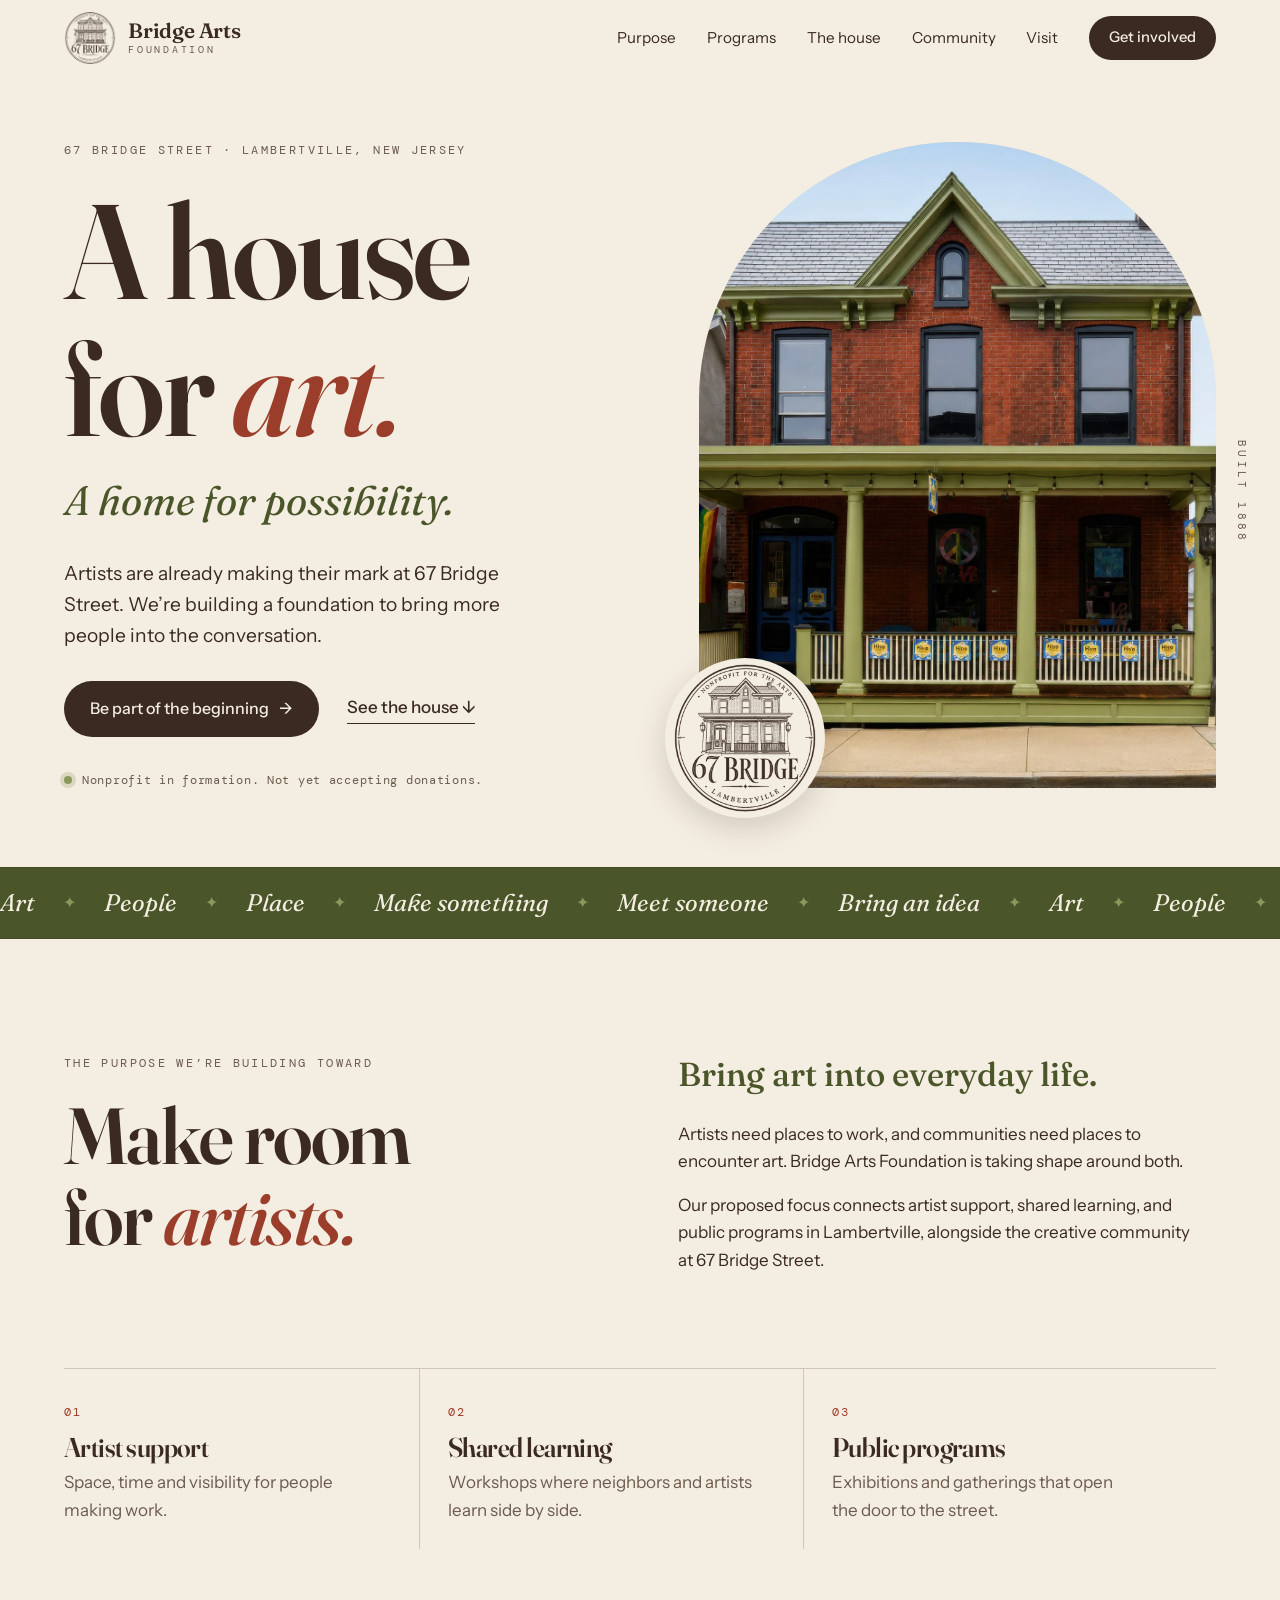
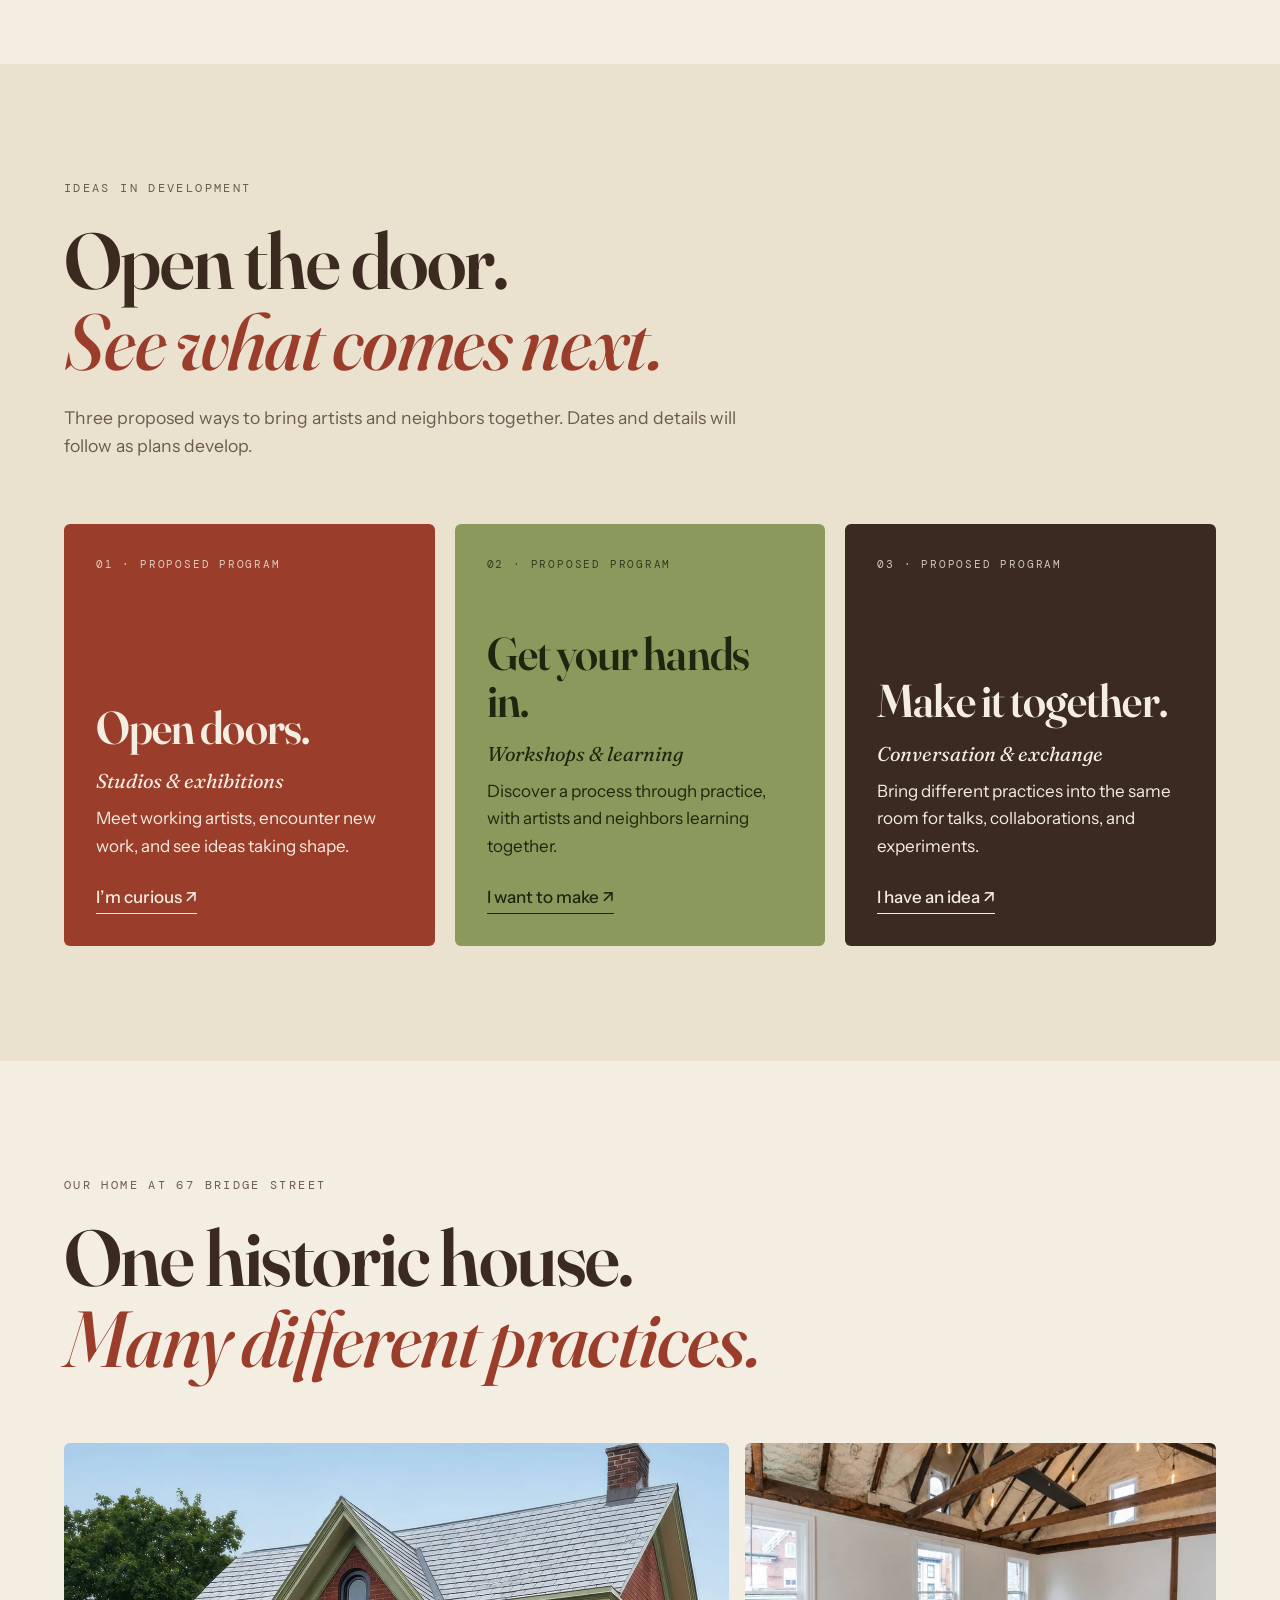
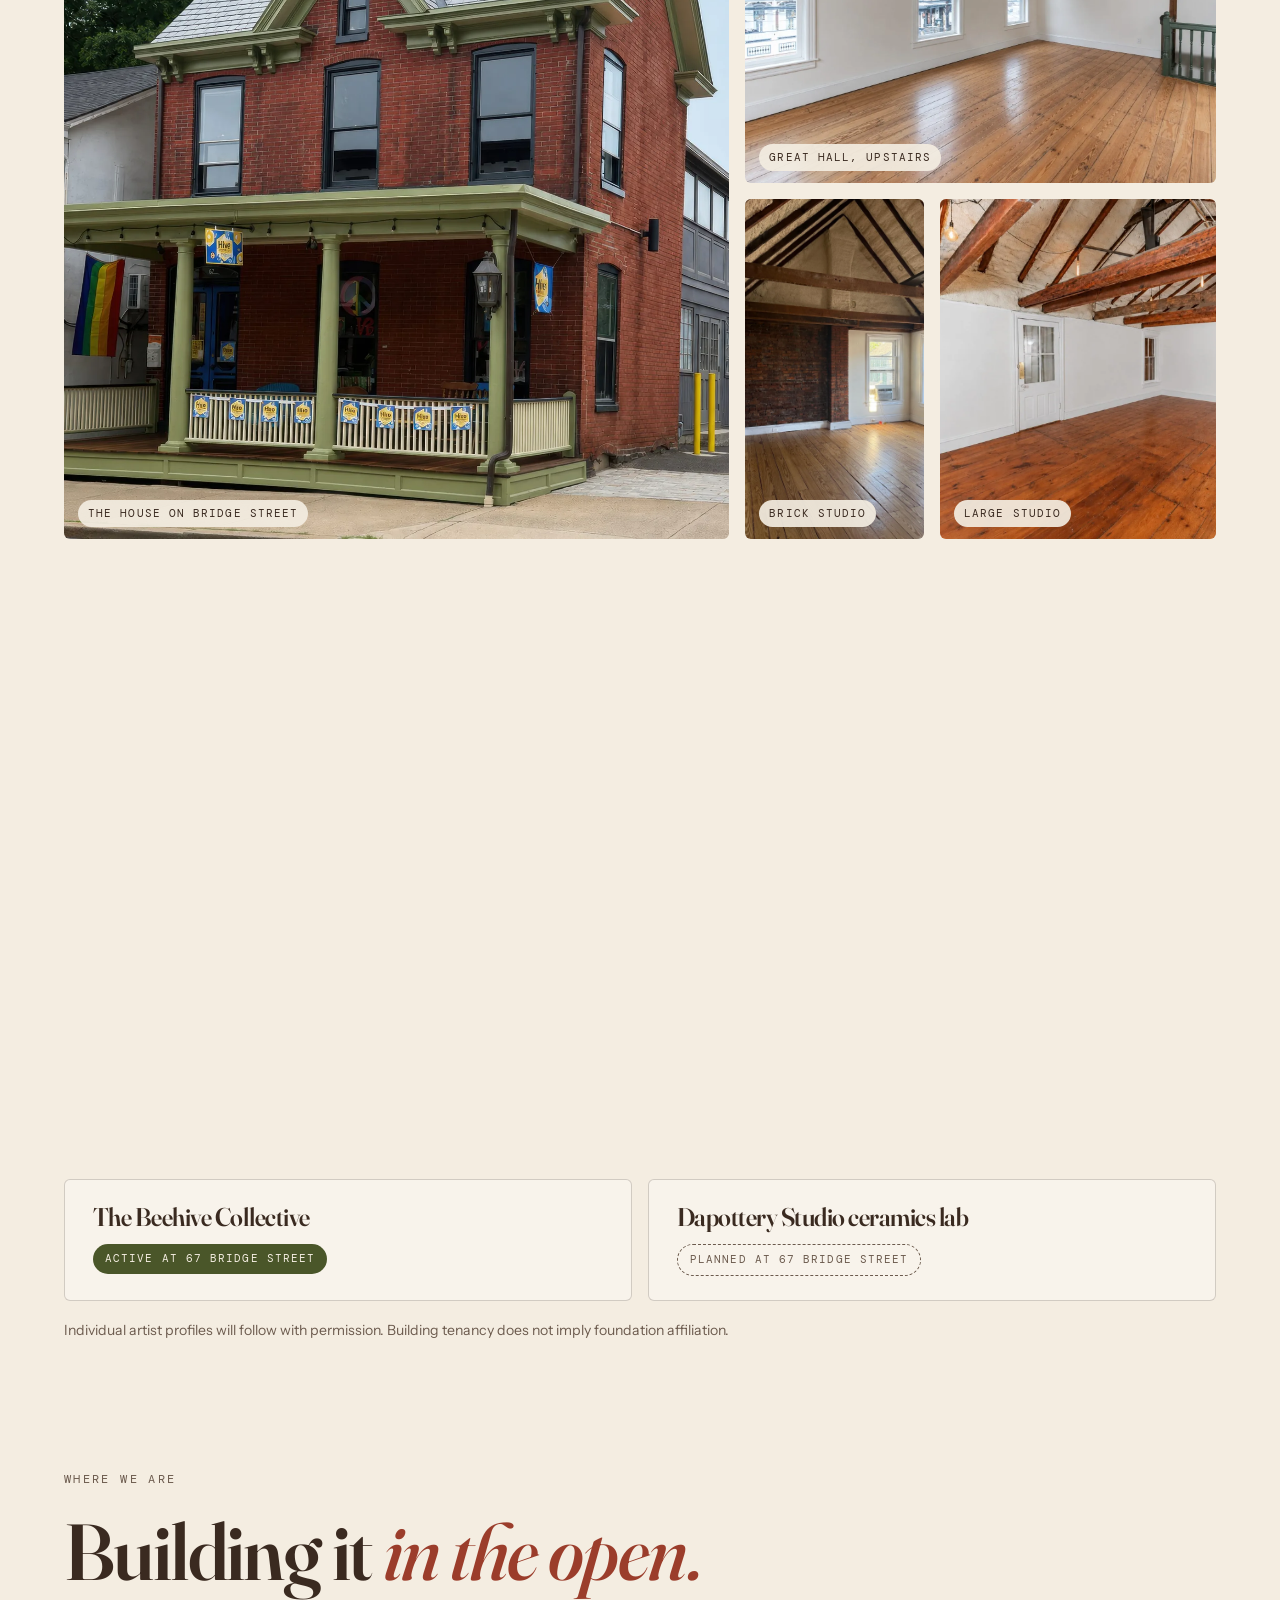
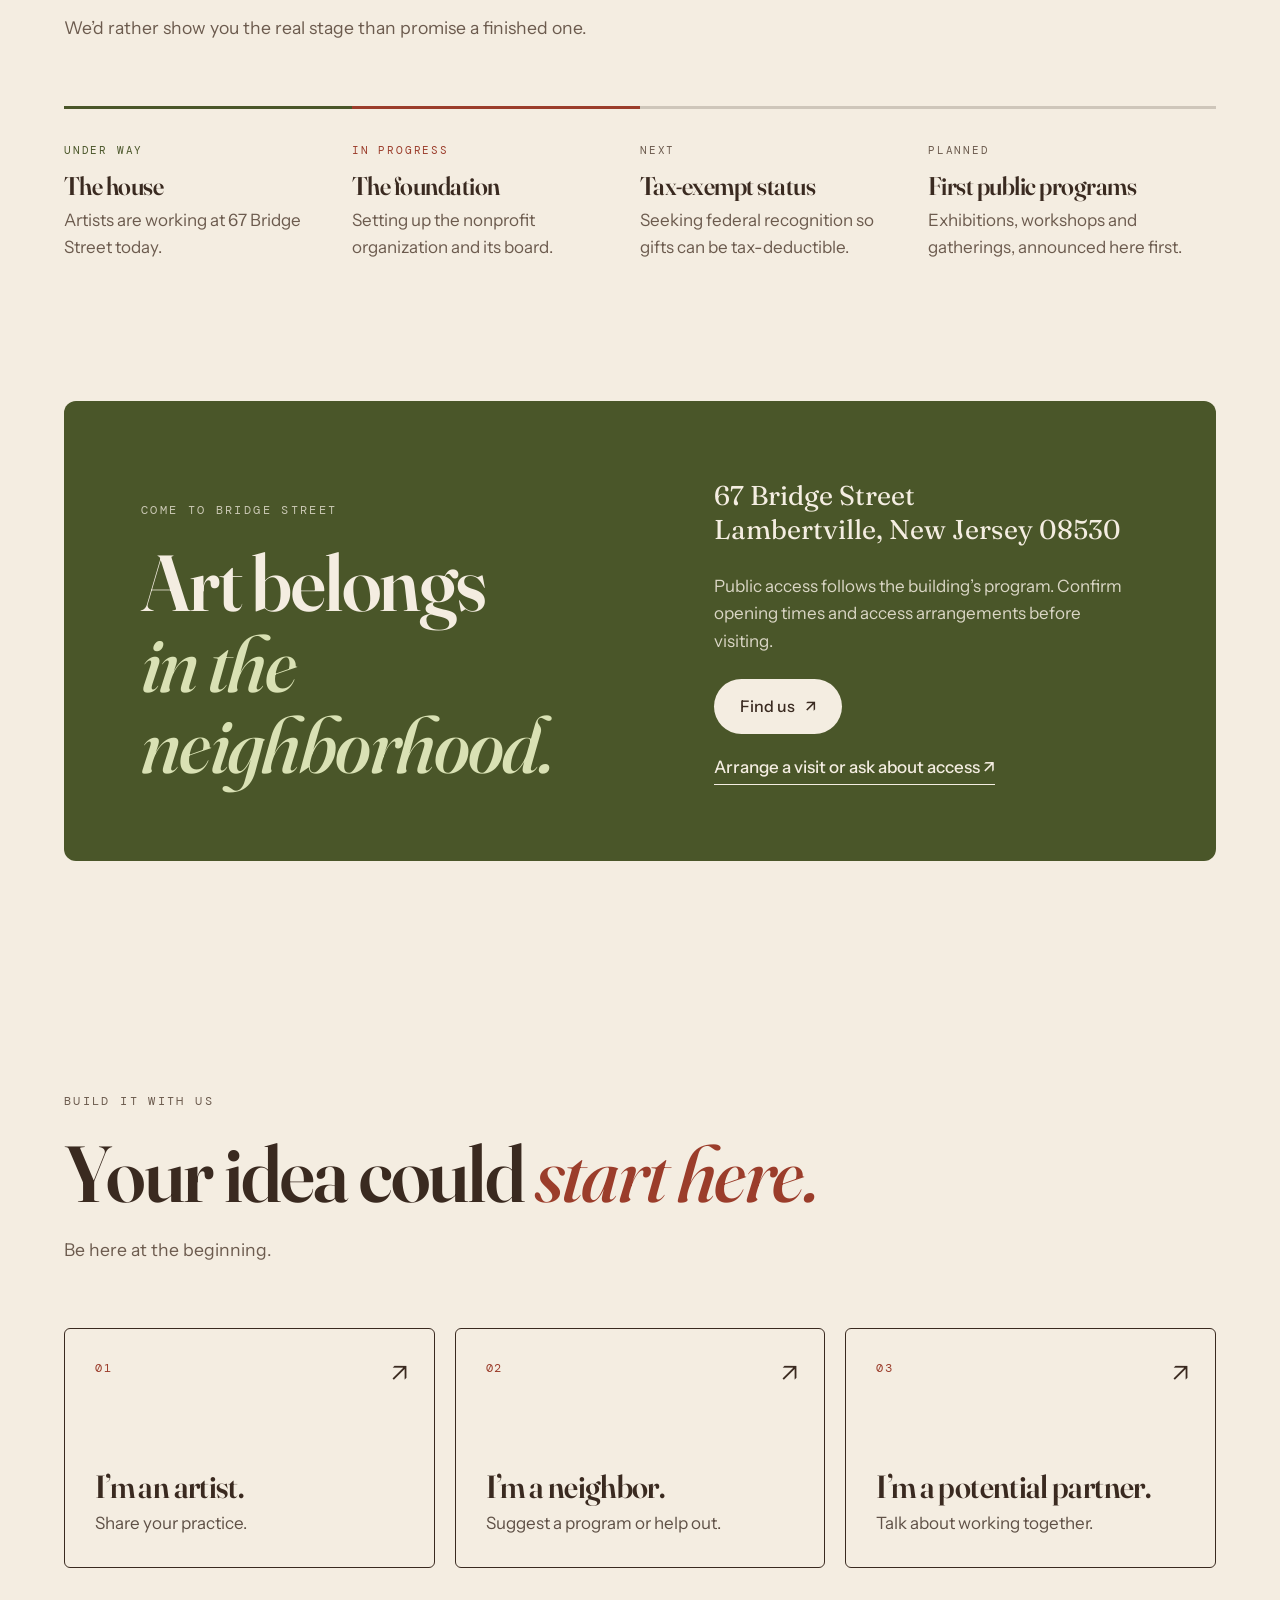
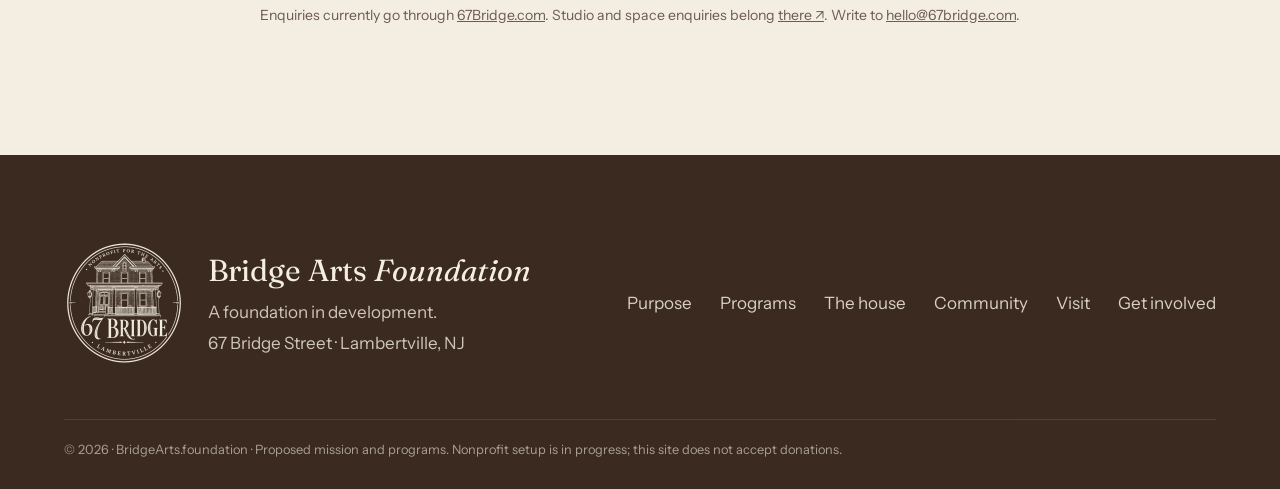
==== index.html @ 42d28e44 "Creation" ====
<!doctype html>
<html lang="en">
<head>
<meta charset="utf-8">
<meta name="viewport" content="width=device-width, initial-scale=1">
<title>Bridge Arts Foundation — A house for art in Lambertville, NJ</title>
<meta name="description" content="Bridge Arts Foundation is taking shape at 67 Bridge Street in Lambertville, New Jersey: an 1888 brick house with working artists inside, and a foundation being built to open it to more people.">
<meta name="theme-color" content="#f4ede1">
<link rel="canonical" href="https://bridgearts.foundation/">
<link rel="icon" href="assets/favicon.png" type="image/png">
<link rel="apple-touch-icon" href="assets/apple-touch-icon.png">

<meta property="og:type" content="website">
<meta property="og:site_name" content="Bridge Arts Foundation">
<meta property="og:title" content="Bridge Arts Foundation — A house for art">
<meta property="og:description" content="An 1888 brick house on Bridge Street in Lambertville, NJ, and a foundation being built to bring more people into the conversation.">
<meta property="og:url" content="https://bridgearts.foundation/">
<meta property="og:image" content="https://bridgearts.foundation/assets/og-image.jpg">
<meta property="og:image:alt" content="The red brick house at 67 Bridge Street with a green porch">
<meta name="twitter:card" content="summary_large_image">

<link rel="preconnect" href="https://fonts.googleapis.com">
<link rel="preconnect" href="https://fonts.gstatic.com" crossorigin>
<link href="https://fonts.googleapis.com/css2?family=Fraunces:ital,opsz,wght@0,9..144,400;0,9..144,600;1,9..144,400;1,9..144,500&family=Instrument+Sans:wght@400;500;600&family=DM+Mono:wght@400;500&display=swap" rel="stylesheet">
<link rel="stylesheet" href="styles.css">

<script type="application/ld+json">
{
  "@context": "https://schema.org",
  "@type": "Organization",
  "name": "Bridge Arts Foundation",
  "url": "https://bridgearts.foundation/",
  "logo": "https://bridgearts.foundation/assets/logo-ink.png",
  "email": "hello@67bridge.com",
  "address": {
    "@type": "PostalAddress",
    "streetAddress": "67 Bridge Street",
    "addressLocality": "Lambertville",
    "addressRegion": "NJ",
    "postalCode": "08530",
    "addressCountry": "US"
  }
}
</script>
</head>
<body>
<a class="skip" href="#main">Skip to content</a>

<header class="site-header" id="top">
  <a class="brand" href="#top" aria-label="Bridge Arts Foundation, home">
    <img src="assets/logo-ink.png" width="52" height="52" alt="">
    <span class="brand-text"><strong>Bridge Arts</strong><em>Foundation</em></span>
  </a>
  <button class="nav-toggle" aria-expanded="false" aria-controls="nav" aria-label="Menu"><span></span><span></span></button>
  <nav id="nav" class="nav" aria-label="Main">
    <a href="#purpose">Purpose</a>
    <a href="#programs">Programs</a>
    <a href="#house">The house</a>
    <a href="#community">Community</a>
    <a href="#visit">Visit</a>
    <a class="btn btn-small" href="#involved">Get involved</a>
  </nav>
</header>

<main id="main">

<!-- HERO -->
<section class="hero">
  <div class="hero-copy">
    <p class="eyebrow">67 Bridge Street · Lambertville, New Jersey</p>
    <h1>A house<br>for <em>art.</em></h1>
    <p class="hero-sub">A home for possibility.</p>
    <p class="lede">Artists are already making their mark at 67 Bridge Street. We’re building a foundation to bring more people into the conversation.</p>
    <div class="actions">
      <a class="btn" href="#involved">Be part of the beginning <span aria-hidden="true">→</span></a>
      <a class="link-arrow" href="#house">See the house <span aria-hidden="true">↓</span></a>
    </div>
    <p class="status"><span class="dot" aria-hidden="true"></span>Nonprofit in formation. Not yet accepting donations.</p>
  </div>
  <figure class="hero-photo">
    <div class="arch">
      <img src="assets/facade-front.webp" width="1400" height="1430" alt="The red brick house at 67 Bridge Street, with a sage-green porch, blue double doors and arched windows" fetchpriority="high">
    </div>
    <img class="stamp" src="assets/logo-ink.png" width="160" height="160" alt="67 Bridge — Nonprofit for the Arts, Lambertville">
    <figcaption>Built 1888</figcaption>
  </figure>
</section>

<div class="ticker" aria-hidden="true">
  <div class="ticker-track">
    <span>Art</span><i>✦</i><span>People</span><i>✦</i><span>Place</span><i>✦</i>
    <span>Make something</span><i>✦</i><span>Meet someone</span><i>✦</i><span>Bring an idea</span><i>✦</i>
    <span>Art</span><i>✦</i><span>People</span><i>✦</i><span>Place</span><i>✦</i>
    <span>Make something</span><i>✦</i><span>Meet someone</span><i>✦</i><span>Bring an idea</span><i>✦</i>
  </div>
</div>

<!-- PURPOSE -->
<section class="section purpose" id="purpose">
  <div class="split">
    <div>
      <p class="eyebrow">The purpose we’re building toward</p>
      <h2>Make room<br>for <em>artists.</em></h2>
    </div>
    <div class="purpose-copy">
      <p class="big">Bring art into everyday life.</p>
      <p>Artists need places to work, and communities need places to encounter art. Bridge Arts Foundation is taking shape around both.</p>
      <p>Our proposed focus connects artist support, shared learning, and public programs in Lambertville, alongside the creative community at 67 Bridge Street.</p>
    </div>
  </div>
  <ol class="pillars">
    <li><span class="num">01</span><h3>Artist support</h3><p>Space, time and visibility for people making work.</p></li>
    <li><span class="num">02</span><h3>Shared learning</h3><p>Workshops where neighbors and artists learn side by side.</p></li>
    <li><span class="num">03</span><h3>Public programs</h3><p>Exhibitions and gatherings that open the door to the street.</p></li>
  </ol>
</section>

<!-- PROGRAMS -->
<section class="section programs" id="programs">
  <div class="section-head">
    <p class="eyebrow">Ideas in development</p>
    <h2>Open the door.<br><em>See what comes next.</em></h2>
    <p class="muted">Three proposed ways to bring artists and neighbors together. Dates and details will follow as plans develop.</p>
  </div>
  <div class="cards">
    <article class="card card-brick">
      <p class="tag">01 · Proposed program</p>
      <h3>Open doors.</h3>
      <p class="kicker">Studios &amp; exhibitions</p>
      <p>Meet working artists, encounter new work, and see ideas taking shape.</p>
      <a class="link-arrow" href="mailto:hello@67bridge.com?subject=Open%20doors%20%E2%80%94%20I%27m%20curious">I’m curious <span aria-hidden="true">↗</span></a>
    </article>
    <article class="card card-sage">
      <p class="tag">02 · Proposed program</p>
      <h3>Get your hands in.</h3>
      <p class="kicker">Workshops &amp; learning</p>
      <p>Discover a process through practice, with artists and neighbors learning together.</p>
      <a class="link-arrow" href="mailto:hello@67bridge.com?subject=Workshops%20%E2%80%94%20I%20want%20to%20make">I want to make <span aria-hidden="true">↗</span></a>
    </article>
    <article class="card card-ink">
      <p class="tag">03 · Proposed program</p>
      <h3>Make it together.</h3>
      <p class="kicker">Conversation &amp; exchange</p>
      <p>Bring different practices into the same room for talks, collaborations, and experiments.</p>
      <a class="link-arrow" href="mailto:hello@67bridge.com?subject=Conversation%20%E2%80%94%20I%20have%20an%20idea">I have an idea <span aria-hidden="true">↗</span></a>
    </article>
  </div>
</section>

<!-- THE HOUSE -->
<section class="section house" id="house">
  <div class="section-head">
    <p class="eyebrow">Our home at 67 Bridge Street</p>
    <h2>One historic house.<br><em>Many different practices.</em></h2>
  </div>
  <div class="mosaic">
    <figure class="m-a"><img loading="lazy" src="assets/facade-corner.webp" width="1400" height="1330" alt="The corner of the brick house seen from Bridge Street, with its green porch and the adjoining wing"><figcaption>The house on Bridge Street</figcaption></figure>
    <figure class="m-b"><img loading="lazy" src="assets/great-hall.webp" width="1400" height="1050" alt="An upstairs room with exposed timber rafters, string lights, tall windows and wide pine floorboards"><figcaption>Great Hall, upstairs</figcaption></figure>
    <figure class="m-c"><img loading="lazy" src="assets/brick-studio.webp" width="1200" height="1600" alt="A studio room with a bare brick wall, timber beams and sunlight on the floor"><figcaption>Brick studio</figcaption></figure>
    <figure class="m-d"><img loading="lazy" src="assets/large-studio.webp" width="1400" height="1050" alt="A large open room under a beamed ceiling with a warm pine floor"><figcaption>Large studio</figcaption></figure>
  </div>
  <dl class="facts">
    <div><dt>Built</dt><dd>1888</dd></div>
    <div><dt>Where</dt><dd>Bridge Street, central Lambertville</dd></div>
    <div><dt>Character</dt><dd>Exposed brick, timber beams, wide wood floors</dd></div>
    <div><dt>Upstairs</dt><dd>Four creative studios, shown before programming begins</dd></div>
  </dl>
</section>

<!-- COMMUNITY -->
<section class="section community" id="community">
  <div class="split">
    <div>
      <p class="eyebrow">The people come first</p>
      <h2>A house full<br>of <em>beginnings.</em></h2>
    </div>
    <div class="purpose-copy">
      <p class="big">A living creative community.</p>
      <p>The Beehive Collective is active on the first floor at 67 Bridge Street. A Dapottery Studio ceramics lab is planned below. The foundation’s next chapter will grow alongside the people who make this place their own.</p>
    </div>
  </div>
  <ul class="people">
    <li><h3>The Beehive Collective</h3><span class="pill live">Active at 67 Bridge Street</span></li>
    <li><h3>Dapottery Studio ceramics lab</h3><span class="pill planned">Planned at 67 Bridge Street</span></li>
  </ul>
  <p class="fine">Individual artist profiles will follow with permission. Building tenancy does not imply foundation affiliation.</p>
</section>

<!-- WHERE WE ARE -->
<section class="section where" id="where">
  <div class="section-head">
    <p class="eyebrow">Where we are</p>
    <h2>Building it <em>in the open.</em></h2>
    <p class="muted">We’d rather show you the real stage than promise a finished one.</p>
  </div>
  <ol class="steps">
    <li class="done"><span class="step-state">Under way</span><h3>The house</h3><p>Artists are working at 67 Bridge Street today.</p></li>
    <li class="now"><span class="step-state">In progress</span><h3>The foundation</h3><p>Setting up the nonprofit organization and its board.</p></li>
    <li><span class="step-state">Next</span><h3>Tax-exempt status</h3><p>Seeking federal recognition so gifts can be tax-deductible.</p></li>
    <li><span class="step-state">Planned</span><h3>First public programs</h3><p>Exhibitions, workshops and gatherings, announced here first.</p></li>
  </ol>
</section>

<!-- VISIT -->
<section class="section visit" id="visit">
  <div class="visit-card">
    <div>
      <p class="eyebrow light">Come to Bridge Street</p>
      <h2>Art belongs<br><em>in the neighborhood.</em></h2>
    </div>
    <div class="visit-info">
      <address>67 Bridge Street<br>Lambertville, New Jersey 08530</address>
      <p>Public access follows the building’s program. Confirm opening times and access arrangements before visiting.</p>
      <div class="actions">
        <a class="btn btn-light" href="https://www.google.com/maps/search/?api=1&amp;query=67+Bridge+Street+Lambertville+NJ+08530" rel="noopener">Find us <span aria-hidden="true">↗</span></a>
        <a class="link-arrow light" href="mailto:hello@67bridge.com?subject=Arranging%20a%20visit">Arrange a visit or ask about access <span aria-hidden="true">↗</span></a>
      </div>
    </div>
  </div>
</section>

<!-- GET INVOLVED -->
<section class="section involved" id="involved">
  <div class="section-head">
    <p class="eyebrow">Build it with us</p>
    <h2>Your idea could <em>start here.</em></h2>
    <p class="muted">Be here at the beginning.</p>
  </div>
  <div class="roles">
    <a class="role" href="mailto:hello@67bridge.com?subject=I%27m%20an%20artist">
      <span class="num">01</span><h3>I’m an artist.</h3><p>Share your practice.</p><span class="arrow" aria-hidden="true">↗</span>
    </a>
    <a class="role" href="mailto:hello@67bridge.com?subject=I%27m%20a%20neighbor">
      <span class="num">02</span><h3>I’m a neighbor.</h3><p>Suggest a program or help out.</p><span class="arrow" aria-hidden="true">↗</span>
    </a>
    <a class="role" href="mailto:hello@67bridge.com?subject=I%27m%20a%20potential%20partner">
      <span class="num">03</span><h3>I’m a potential partner.</h3><p>Talk about working together.</p><span class="arrow" aria-hidden="true">↗</span>
    </a>
  </div>
  <p class="fine center">Enquiries currently go through <a href="https://67bridge.com" rel="noopener">67Bridge.com</a>. Studio and space enquiries belong <a href="https://67bridge.com" rel="noopener">there ↗</a>. Write to <a href="mailto:hello@67bridge.com">hello@67bridge.com</a>.</p>
</section>

</main>

<footer class="footer">
  <div class="footer-grid">
    <div class="footer-brand">
      <img src="assets/logo-cream.png" width="120" height="120" alt="67 Bridge — Nonprofit for the Arts, Lambertville">
      <div>
        <p class="footer-name">Bridge Arts <em>Foundation</em></p>
        <p>A foundation in development.</p>
        <p>67 Bridge Street · Lambertville, NJ</p>
      </div>
    </div>
    <nav class="footer-nav" aria-label="Footer">
      <a href="#purpose">Purpose</a><a href="#programs">Programs</a><a href="#house">The house</a>
      <a href="#community">Community</a><a href="#visit">Visit</a><a href="#involved">Get involved</a>
    </nav>
  </div>
  <p class="footer-fine">© 2026 · BridgeArts.foundation · Proposed mission and programs. Nonprofit setup is in progress; this site does not accept donations.</p>
</footer>

<script src="app.js" defer></script>
</body>
</html>
---- styles.css ----
:root{
  --paper:#f4ede1; --paper-2:#ebe1cf; --ink:#3a2a20; --ink-soft:#6c5b4e;
  --brick:#9b3d2b; --sage:#8b9a5c; --moss:#4a5629; --cream:#f4ede1;
  --line:rgba(58,42,32,.2);
  --display:"Fraunces",Georgia,"Times New Roman",serif;
  --sans:"Instrument Sans",system-ui,-apple-system,"Segoe UI",sans-serif;
  --mono:"DM Mono",ui-monospace,Menlo,monospace;
  --gutter:clamp(20px,5vw,72px);
  --max:1280px;
  --radius:6px;
}
*{box-sizing:border-box}
html{scroll-behavior:smooth;scroll-padding-top:84px;-webkit-text-size-adjust:100%}
body{margin:0;background:var(--paper);color:var(--ink);font-family:var(--sans);font-size:17px;line-height:1.6;-webkit-font-smoothing:antialiased}
img{max-width:100%;height:auto;display:block}
a{color:inherit}
h1,h2,h3{font-family:var(--display);font-weight:600;line-height:1.02;margin:0;letter-spacing:-.02em;font-variation-settings:"opsz" 144}
h1 em,h2 em{font-style:italic;font-weight:500}
p{margin:0 0 1em}
.skip{position:absolute;left:-999px;top:8px;background:var(--ink);color:var(--paper);padding:10px 16px;z-index:100;border-radius:var(--radius)}
.skip:focus{left:8px}
:focus-visible{outline:2px solid var(--brick);outline-offset:3px}

/* Header */
.site-header{position:sticky;top:0;z-index:50;display:flex;align-items:center;justify-content:space-between;gap:24px;padding:12px var(--gutter);background:rgba(244,237,225,.92);backdrop-filter:blur(10px);border-bottom:1px solid transparent;transition:border-color .3s}
.site-header.scrolled{border-bottom-color:var(--line)}
.brand{display:flex;align-items:center;gap:12px;text-decoration:none}
.brand img{width:52px;height:52px}
.brand-text{display:flex;flex-direction:column;line-height:1.05}
.brand-text strong{font-family:var(--display);font-size:1.3rem;font-weight:600;letter-spacing:-.01em}
.brand-text em{font-family:var(--mono);font-style:normal;font-size:.62rem;letter-spacing:.28em;text-transform:uppercase;color:var(--ink-soft);margin-top:3px}
.nav{display:flex;align-items:center;gap:clamp(14px,2.4vw,34px);font-size:.95rem}
.nav a{text-decoration:none;position:relative}
.nav a:not(.btn)::after{content:"";position:absolute;left:0;right:0;bottom:-4px;height:1px;background:currentColor;transform:scaleX(0);transform-origin:left;transition:transform .25s}
.nav a:not(.btn):hover::after{transform:scaleX(1)}
.nav-toggle{display:none;background:none;border:0;width:44px;height:44px;padding:0;cursor:pointer;position:relative}
.nav-toggle span{position:absolute;left:11px;right:11px;height:2px;background:var(--ink);transition:transform .25s,top .25s}
.nav-toggle span:first-child{top:18px}.nav-toggle span:last-child{top:26px}
.nav-toggle[aria-expanded="true"] span:first-child{top:22px;transform:rotate(45deg)}
.nav-toggle[aria-expanded="true"] span:last-child{top:22px;transform:rotate(-45deg)}

/* Buttons & links */
.btn{display:inline-flex;align-items:center;gap:10px;background:var(--ink);color:var(--paper);padding:15px 26px;border-radius:999px;text-decoration:none;font-weight:500;font-size:1rem;transition:background .2s,transform .2s}
.btn:hover{background:var(--brick);transform:translateY(-1px)}
.btn-small{padding:10px 20px;font-size:.92rem}
.btn-light{background:var(--paper);color:var(--ink)}
.btn-light:hover{background:#fff;color:var(--brick)}
.link-arrow{font-weight:500;text-decoration:none;border-bottom:1px solid currentColor;padding-bottom:2px;transition:color .2s}
.link-arrow:hover{color:var(--brick)}
.link-arrow.light:hover{color:#fff}
.actions{display:flex;flex-wrap:wrap;align-items:center;gap:20px 28px}

.eyebrow{font-family:var(--mono);font-size:.74rem;letter-spacing:.2em;text-transform:uppercase;color:var(--ink-soft);margin:0 0 22px}
.eyebrow.light{color:rgba(244,237,225,.75)}
.muted{color:var(--ink-soft);max-width:56ch}
.fine{font-size:.88rem;color:var(--ink-soft)}
.center{text-align:center;margin-top:36px}

/* Hero */
.hero{max-width:var(--max);margin:0 auto;padding:clamp(28px,5vw,64px) var(--gutter) clamp(40px,6vw,88px);display:grid;grid-template-columns:1.05fr .95fr;gap:clamp(28px,5vw,72px);align-items:center}
.hero h1{font-size:clamp(4rem,10.5vw,9rem);color:var(--ink)}
.hero h1 em{color:var(--brick)}
.hero-sub{font-family:var(--display);font-style:italic;font-size:clamp(1.6rem,3.2vw,2.6rem);color:var(--moss);margin:.3em 0 .6em;font-weight:400}
.lede{font-size:1.2rem;max-width:34ch;margin-bottom:1.6em}
.status{display:flex;align-items:center;gap:10px;margin:34px 0 0;font-family:var(--mono);font-size:.74rem;letter-spacing:.06em;color:var(--ink-soft)}
.dot{width:8px;height:8px;border-radius:50%;background:var(--sage);box-shadow:0 0 0 4px rgba(139,154,92,.25);flex:none}
.hero-photo{position:relative;margin:0}
.arch{border-radius:999px 999px 6px 6px;overflow:hidden;aspect-ratio:4/5;background:var(--paper-2)}
.arch img{width:100%;height:100%;object-fit:cover;object-position:50% 40%}
.stamp{position:absolute;left:-34px;bottom:-30px;width:clamp(104px,13vw,160px);height:auto;background:var(--paper);border-radius:50%;padding:6px;box-shadow:0 10px 30px rgba(58,42,32,.18)}
.hero-photo figcaption{position:absolute;right:-34px;top:46%;writing-mode:vertical-rl;font-family:var(--mono);font-size:.7rem;letter-spacing:.3em;text-transform:uppercase;color:var(--ink-soft)}

/* Ticker */
.ticker{background:var(--moss);color:var(--paper);overflow:hidden;padding:16px 0;border-block:1px solid rgba(0,0,0,.1)}
.ticker-track{display:flex;gap:28px;width:max-content;white-space:nowrap;font-family:var(--display);font-size:1.5rem;font-style:italic;animation:tick 40s linear infinite}
.ticker i{font-style:normal;color:var(--sage);font-size:1rem;align-self:center}
@keyframes tick{to{transform:translateX(-50%)}}

/* Sections */
.section{max-width:var(--max);margin:0 auto;padding:clamp(64px,9vw,128px) var(--gutter)}
.section h2{font-size:clamp(2.6rem,6.2vw,5rem)}
.section h2 em{color:var(--brick)}
.section-head{margin-bottom:clamp(32px,5vw,64px);max-width:860px}
.section-head .muted{margin-top:22px;font-size:1.1rem}
.split{display:grid;grid-template-columns:1fr 1fr;gap:clamp(28px,6vw,96px);align-items:start}
.purpose-copy .big{font-family:var(--display);font-size:clamp(1.6rem,2.6vw,2.2rem);line-height:1.2;margin-bottom:.8em;color:var(--moss);font-weight:500}
.purpose-copy p{max-width:48ch}
.num{font-family:var(--mono);font-size:.78rem;letter-spacing:.14em;color:var(--brick)}
.pillars{list-style:none;margin:clamp(40px,6vw,80px) 0 0;padding:0;display:grid;grid-template-columns:repeat(3,1fr);border-top:1px solid var(--line)}
.pillars li{padding:28px 28px 8px 0;border-right:1px solid var(--line);margin-right:28px}
.pillars li:last-child{border-right:0;margin-right:0}
.pillars h3{font-size:1.7rem;margin:10px 0 8px}
.pillars p{color:var(--ink-soft);max-width:28ch}

/* Programs */
.programs{background:var(--paper-2);max-width:none}
.programs>*{max-width:calc(var(--max) - 2*var(--gutter));margin-inline:auto}
.cards{display:grid;grid-template-columns:repeat(3,1fr);gap:20px}
.card{display:flex;flex-direction:column;padding:32px;border-radius:var(--radius);min-height:420px;position:relative}
.card h3{font-size:clamp(2.3rem,3.6vw,3.2rem);margin:auto 0 14px;padding-top:56px}
.card .tag{font-family:var(--mono);font-size:.7rem;letter-spacing:.16em;text-transform:uppercase;opacity:.8;margin:0}
.card .kicker{font-family:var(--display);font-style:italic;font-size:1.25rem;margin-bottom:.4em}
.card p:not(.tag):not(.kicker){max-width:30ch;margin-bottom:1.4em}
.card .link-arrow{align-self:flex-start}
.card-brick{background:var(--brick);color:var(--paper)}
.card-sage{background:var(--sage);color:#1f2610}
.card-ink{background:var(--ink);color:var(--paper)}
.card .link-arrow:hover{color:inherit;opacity:.75}

/* House */
.mosaic{display:grid;grid-template-columns:repeat(12,1fr);gap:16px}
.mosaic figure{margin:0;position:relative;overflow:hidden;border-radius:var(--radius);background:var(--paper-2)}
.mosaic img{width:100%;height:100%;object-fit:cover;transition:transform .8s ease}
.mosaic figure:hover img{transform:scale(1.03)}
.mosaic figcaption{position:absolute;left:14px;bottom:12px;background:rgba(244,237,225,.92);padding:5px 10px;border-radius:999px;font-family:var(--mono);font-size:.68rem;letter-spacing:.1em;text-transform:uppercase}
.mosaic{grid-template-rows:340px 340px}
.m-a{grid-column:1/8;grid-row:1/3}
.m-b{grid-column:8/13;grid-row:1}
.m-c{grid-column:8/10;grid-row:2}
.m-d{grid-column:10/13;grid-row:2}
.m-a img{object-position:50% 60%}
.m-d img{object-position:35% 50%}
.facts{display:grid;grid-template-columns:repeat(4,1fr);gap:24px;margin:48px 0 0;border-top:1px solid var(--line);padding-top:28px}
.facts dt{font-family:var(--mono);font-size:.7rem;letter-spacing:.18em;text-transform:uppercase;color:var(--ink-soft);margin-bottom:6px}
.facts dd{margin:0;font-family:var(--display);font-size:1.25rem;line-height:1.25}

/* Community */
.people{list-style:none;padding:0;margin:56px 0 18px;display:grid;grid-template-columns:1fr 1fr;gap:16px}
.people li{display:flex;flex-direction:column;gap:14px;align-items:flex-start;padding:24px 28px;border:1px solid var(--line);border-radius:var(--radius);background:rgba(255,255,255,.35)}
.people h3{font-size:1.6rem}
.pill{font-family:var(--mono);font-size:.68rem;letter-spacing:.1em;text-transform:uppercase;padding:6px 12px;border-radius:999px;white-space:nowrap}
.pill.live{background:var(--moss);color:var(--paper)}
.pill.planned{border:1px dashed var(--ink-soft);color:var(--ink-soft)}

/* Where we are */
.where{padding-top:0}
.steps{list-style:none;margin:0;padding:0;display:grid;grid-template-columns:repeat(4,1fr);gap:0;counter-reset:s}
.steps li{padding:26px 24px 8px 0;border-top:3px solid var(--line);position:relative}
.steps li.done{border-top-color:var(--moss)}
.steps li.now{border-top-color:var(--brick)}
.step-state{font-family:var(--mono);font-size:.7rem;letter-spacing:.16em;text-transform:uppercase;color:var(--ink-soft)}
.steps li.done .step-state{color:var(--moss)}
.steps li.now .step-state{color:var(--brick)}
.steps h3{font-size:1.6rem;margin:10px 0 8px}
.steps p{color:var(--ink-soft);max-width:26ch}

/* Visit */
.visit{padding-top:0}
.visit-card{background:var(--moss);color:var(--paper);border-radius:12px;padding:clamp(32px,6vw,80px);display:grid;grid-template-columns:1.2fr 1fr;gap:clamp(28px,5vw,72px);align-items:end}
.visit h2{color:var(--paper)}
.visit h2 em{color:#d9e1b4}
address{font-family:var(--display);font-style:normal;font-size:1.7rem;line-height:1.25;margin-bottom:1em}
.visit-info p{opacity:.85;max-width:38ch}
.visit-info .actions{margin-top:24px}

/* Involved */
.roles{display:grid;grid-template-columns:repeat(3,1fr);gap:20px}
.role{display:flex;flex-direction:column;padding:30px;border:1px solid var(--ink);border-radius:var(--radius);text-decoration:none;min-height:240px;position:relative;transition:background .25s,color .25s}
.role h3{font-size:2rem;margin:auto 0 6px;padding-top:40px}
.role p{margin:0;color:inherit;opacity:.8}
.role .arrow{position:absolute;right:26px;top:24px;font-size:1.6rem;transition:transform .25s}
.role:hover{background:var(--ink);color:var(--paper)}
.role:hover .num{color:var(--sage)}
.role:hover .arrow{transform:translate(4px,-4px)}

/* Footer */
.footer{background:var(--ink);color:var(--paper);padding:clamp(48px,7vw,88px) var(--gutter) 28px}
.footer-grid{max-width:var(--max);margin:0 auto;display:flex;flex-wrap:wrap;gap:40px;justify-content:space-between;align-items:center}
.footer-brand{display:flex;align-items:center;gap:24px}
.footer-brand img{width:120px;height:120px}
.footer-brand p{margin:0 0 4px;opacity:.8}
.footer-name{font-family:var(--display);font-size:1.9rem;opacity:1!important;color:var(--paper)}
.footer-name em{font-weight:400}
.footer-nav{display:flex;flex-wrap:wrap;gap:12px 28px}
.footer-nav a{text-decoration:none;opacity:.85}
.footer-nav a:hover{opacity:1;text-decoration:underline}
.footer-fine{max-width:var(--max);margin:56px auto 0;font-size:.8rem;opacity:.6;border-top:1px solid rgba(244,237,225,.2);padding-top:20px}

/* Reveal */
.reveal{opacity:0;transform:translateY(18px);transition:opacity .7s ease,transform .7s ease}
.reveal.in{opacity:1;transform:none}

/* Responsive */
@media (max-width:960px){
  .mosaic{grid-template-rows:260px 260px}
  .hero{grid-template-columns:1fr}
  .hero-photo{max-width:520px;margin:0 auto 20px;width:100%}
  .stamp{left:-10px}
  .split{grid-template-columns:1fr}
  .cards,.roles{grid-template-columns:1fr}
  .card{min-height:320px}
  .pillars{grid-template-columns:1fr}
  .pillars li{border-right:0;margin-right:0;border-bottom:1px solid var(--line);padding:24px 0}
  .steps{grid-template-columns:1fr 1fr;row-gap:20px}
  .facts{grid-template-columns:1fr 1fr}
  .people{grid-template-columns:1fr}
  .visit-card{grid-template-columns:1fr}
}
@media (max-width:760px){
  body{font-size:16px}
  .nav-toggle{display:block}
  .nav{position:absolute;left:0;right:0;top:100%;flex-direction:column;align-items:flex-start;gap:0;background:var(--paper);padding:8px var(--gutter) 24px;border-bottom:1px solid var(--line);display:none}
  .nav.open{display:flex}
  .nav a{padding:14px 0;width:100%;font-size:1.15rem;border-bottom:1px solid var(--line)}
  .nav a.btn{margin-top:16px;width:auto;border:0;justify-content:center}
  .mosaic{grid-template-columns:1fr 1fr}
  .mosaic{grid-template-rows:none}
  .m-a{grid-column:1/3;grid-row:auto;aspect-ratio:4/3}
  .m-b{grid-column:1/3;grid-row:auto;aspect-ratio:4/3}
  .m-c,.m-d{grid-column:auto;grid-row:auto;aspect-ratio:3/4}
  .steps{grid-template-columns:1fr}
  .footer-brand{flex-direction:column;align-items:flex-start}
  .hero-photo figcaption{display:none}
}
@media (prefers-reduced-motion:reduce){
  html{scroll-behavior:auto}
  .ticker-track{animation:none}
  .reveal{opacity:1;transform:none;transition:none}
  *{transition-duration:.01ms!important}
}
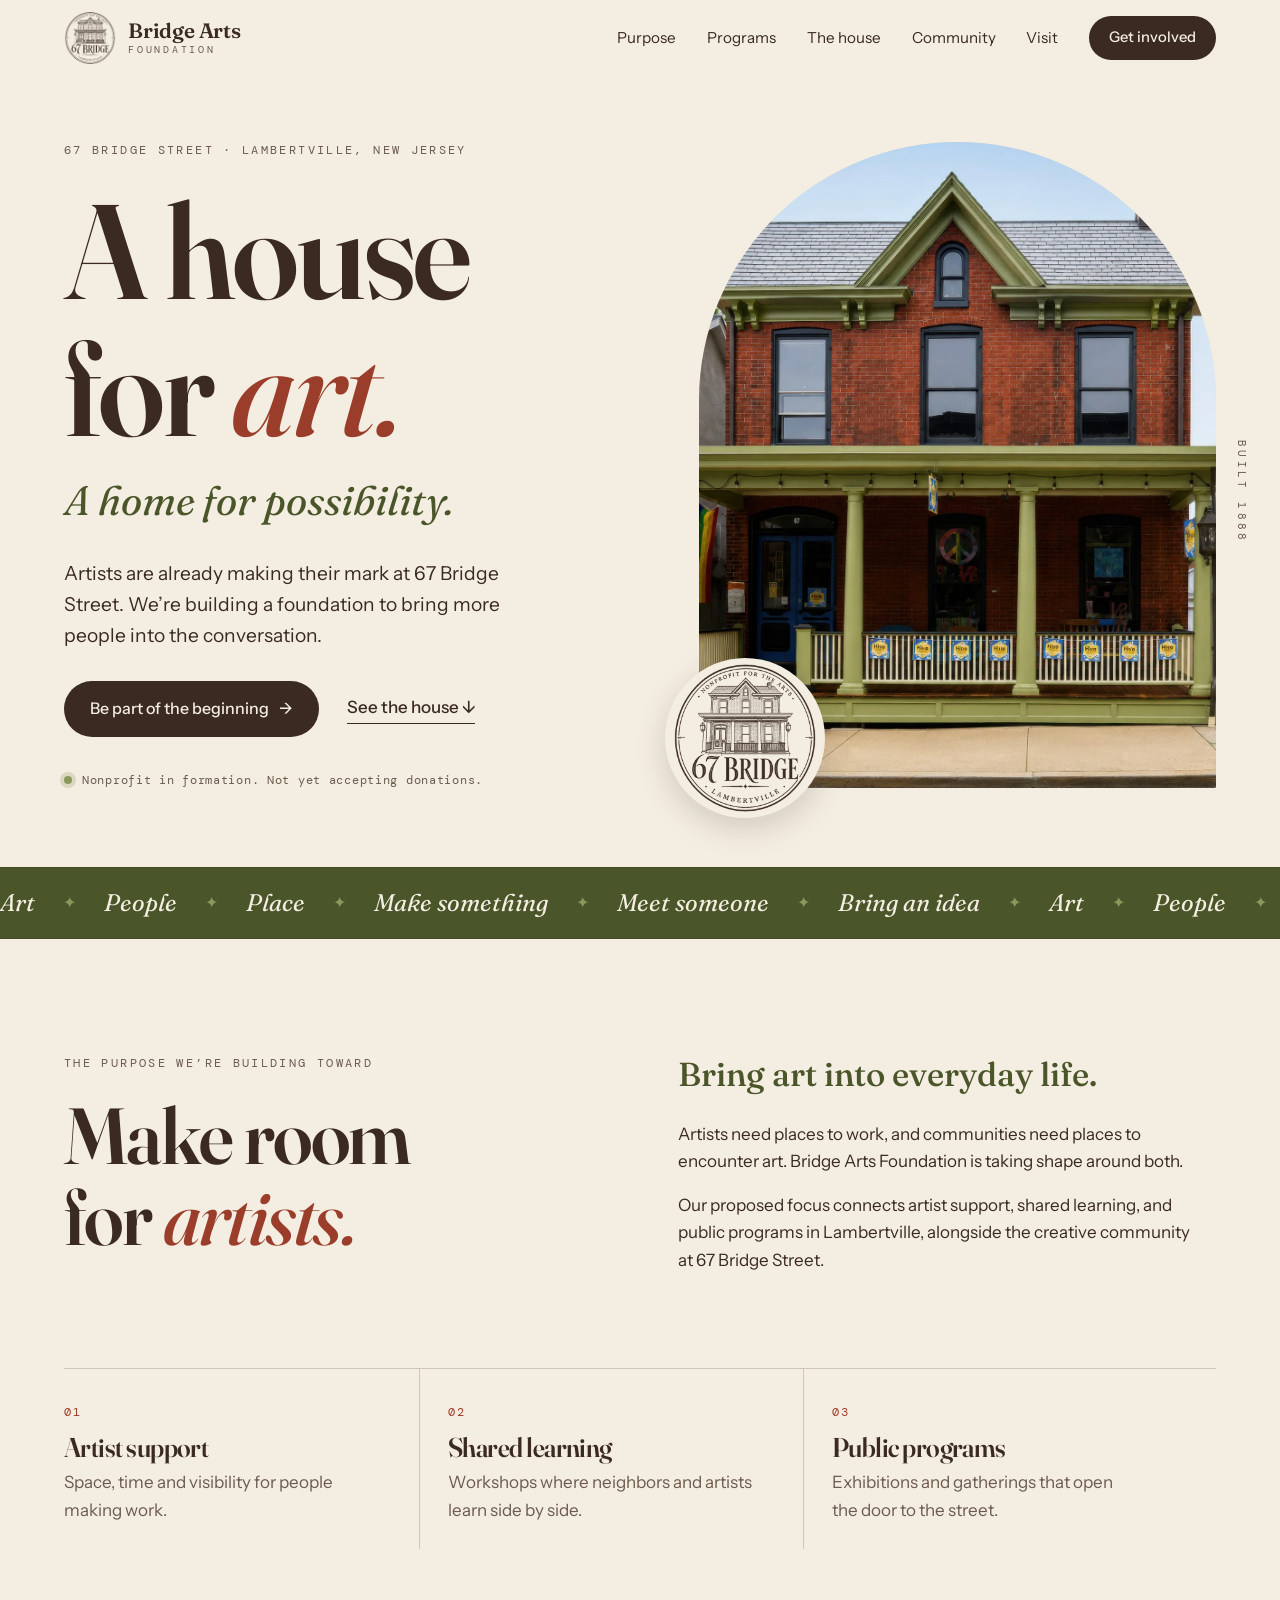
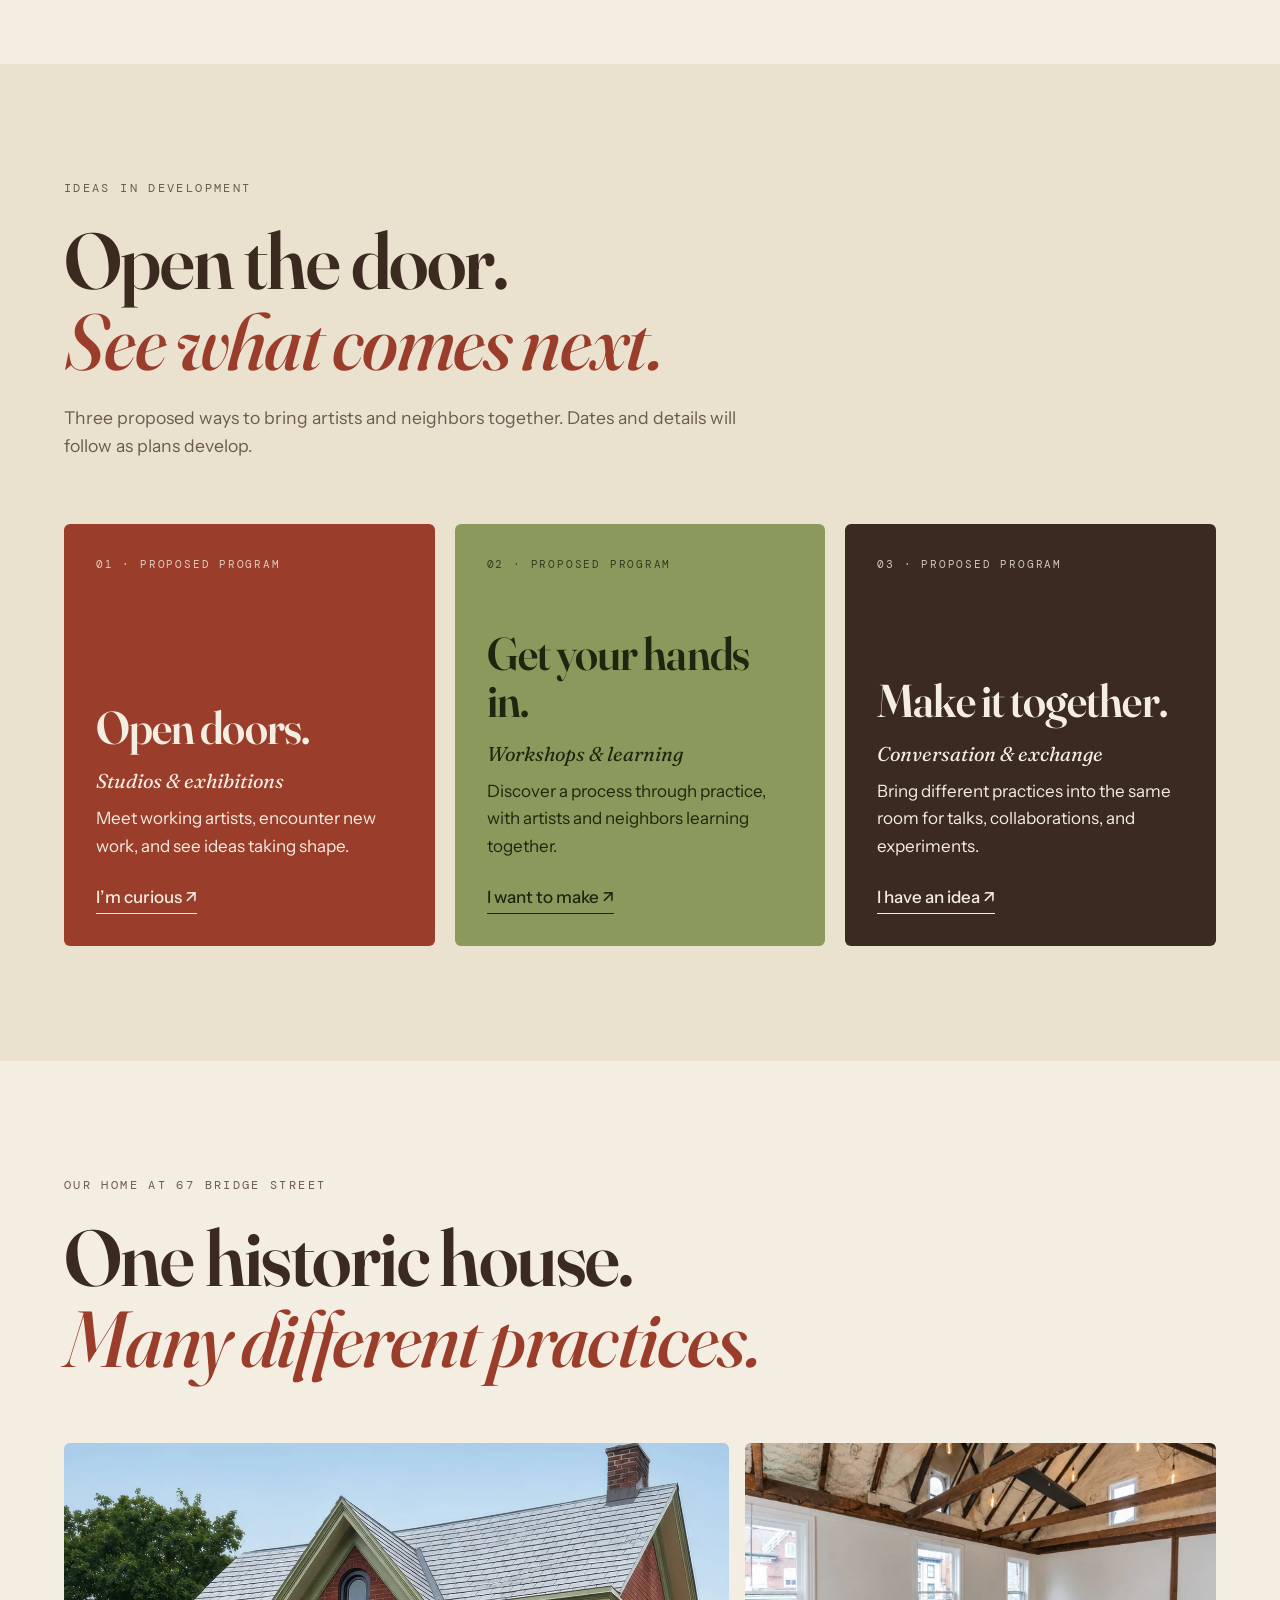
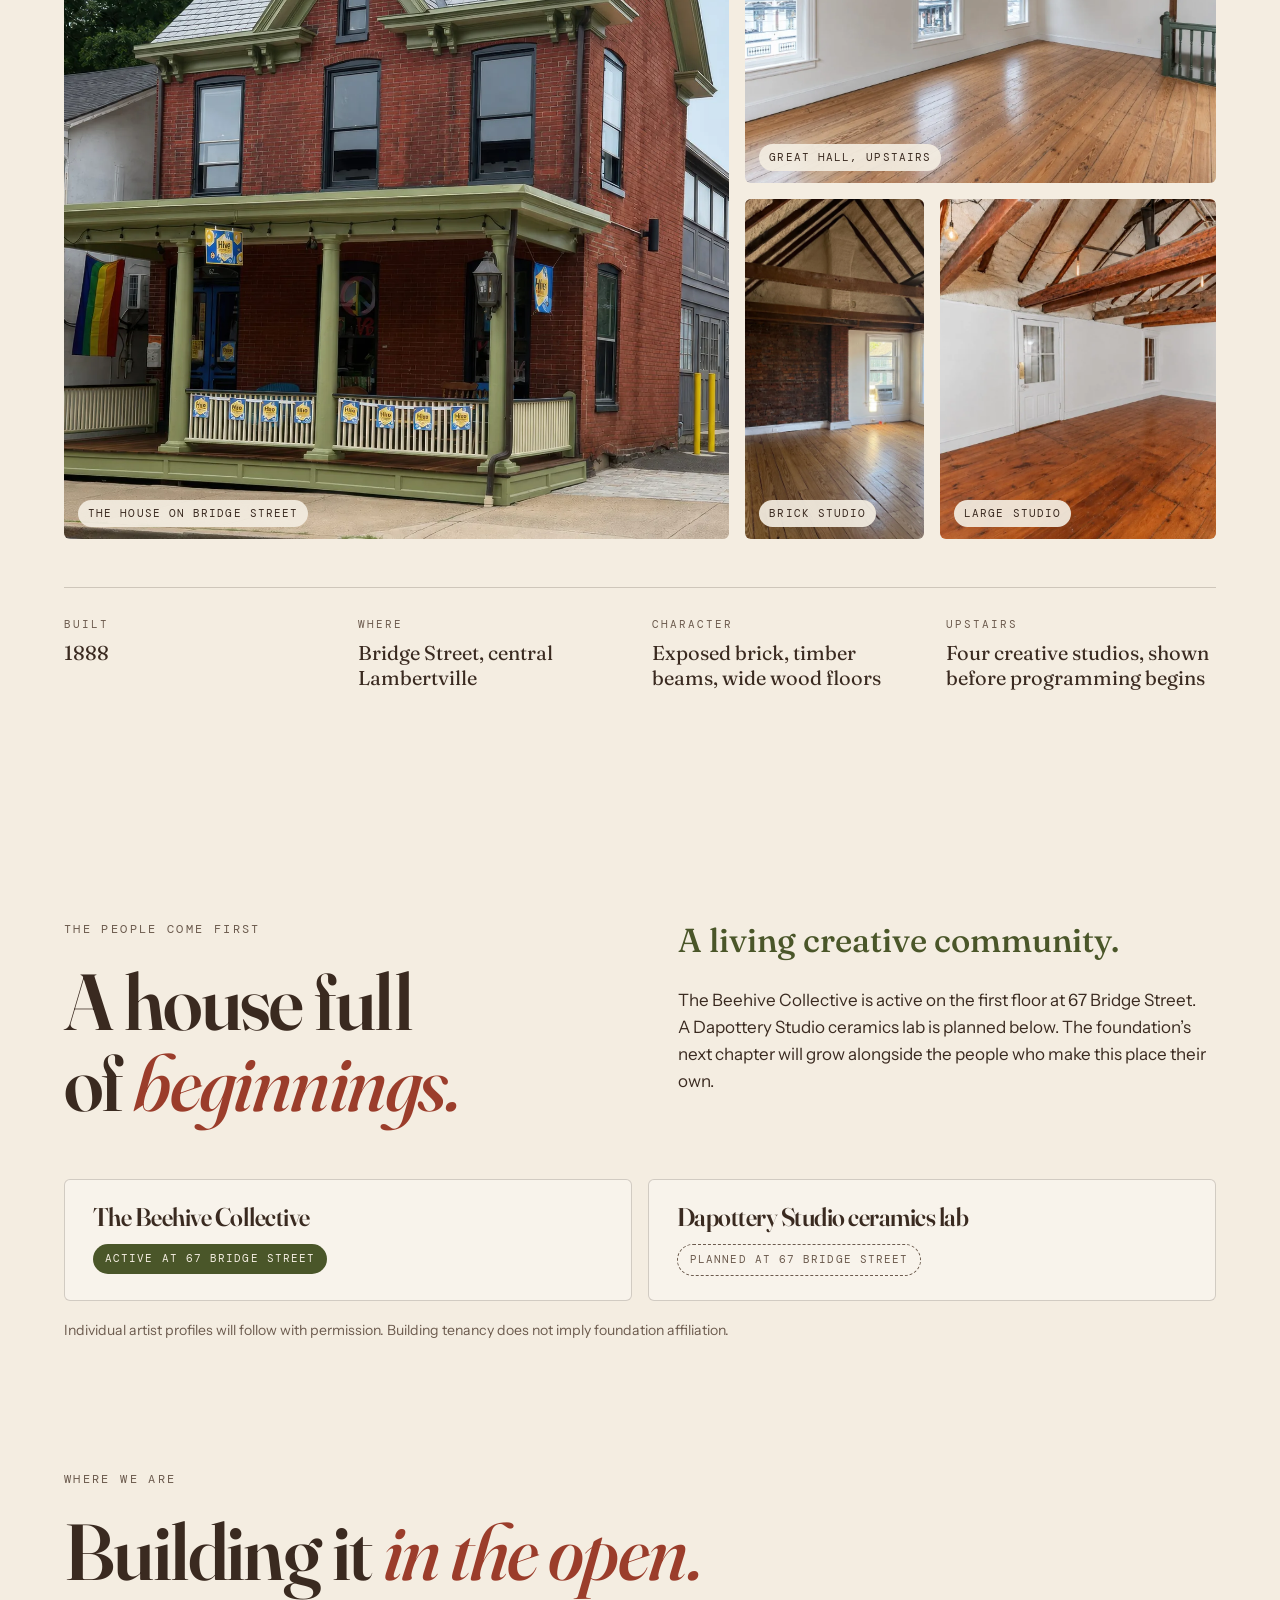
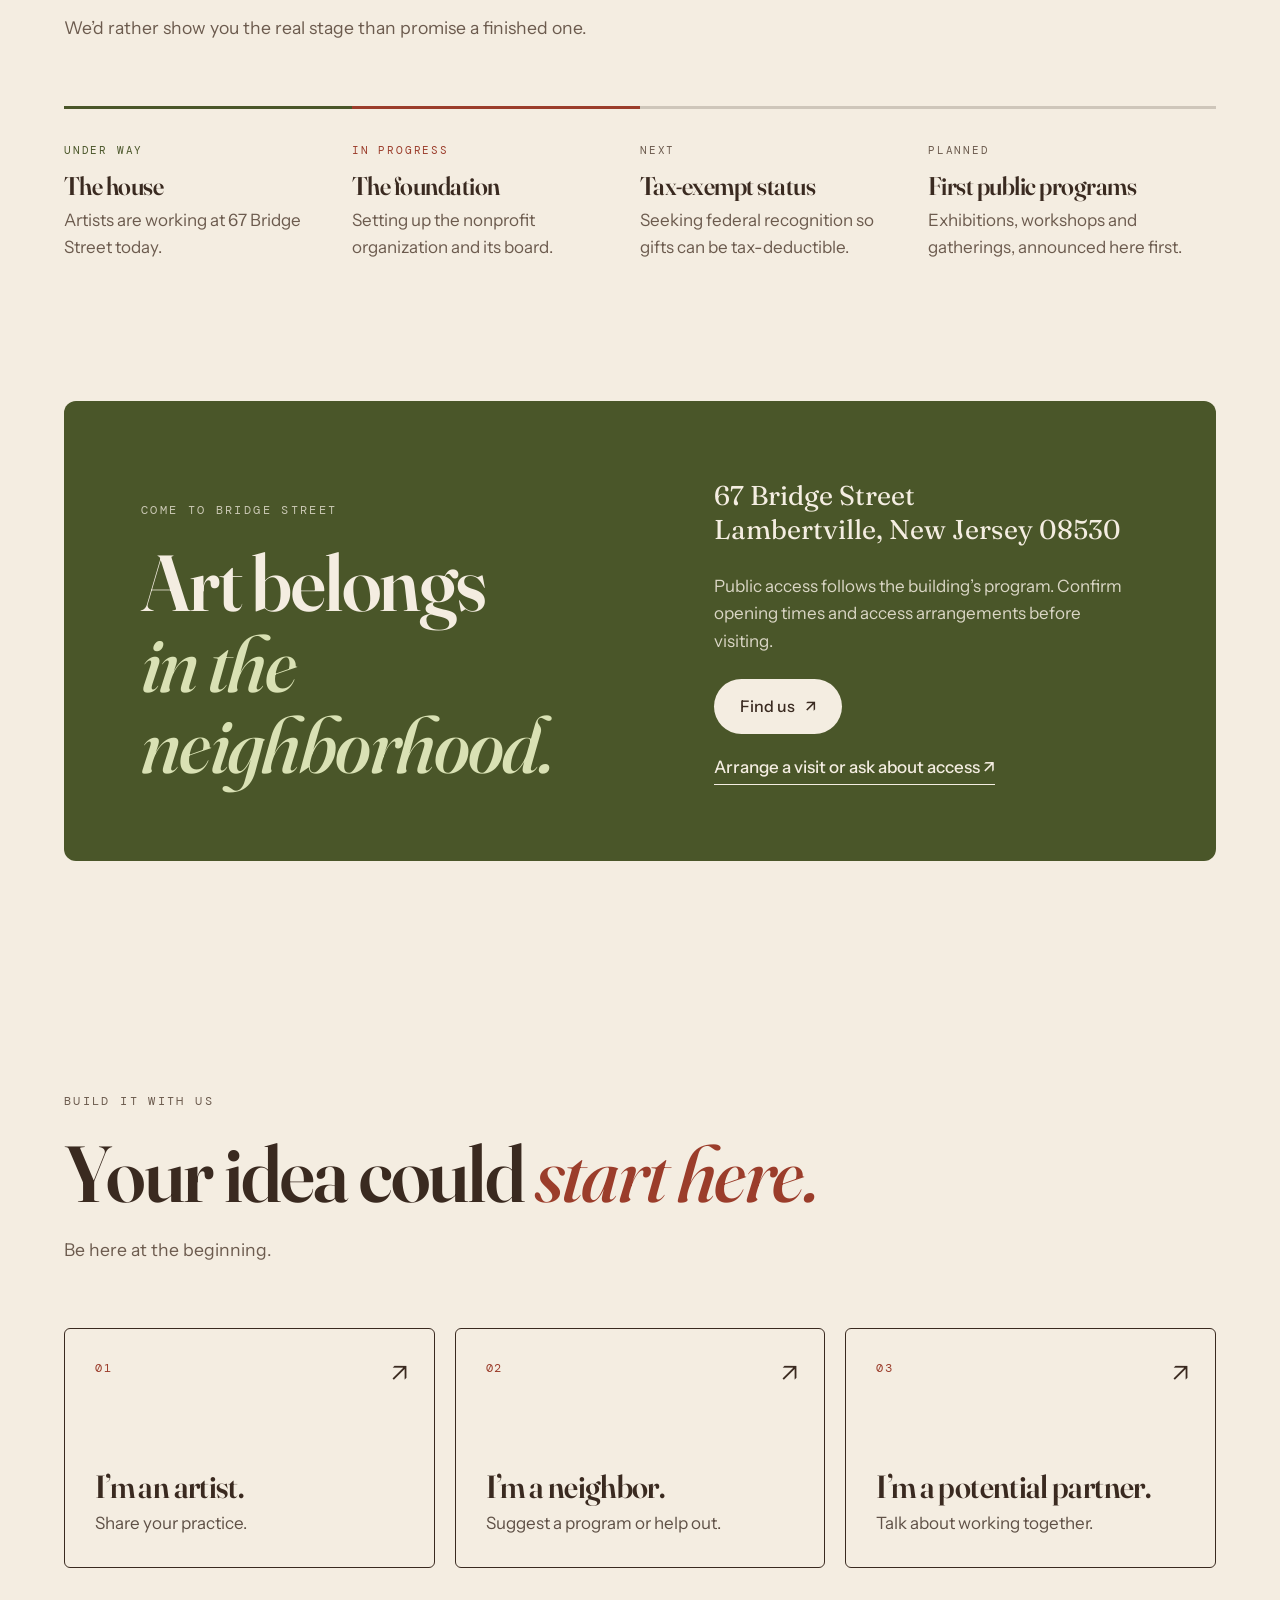
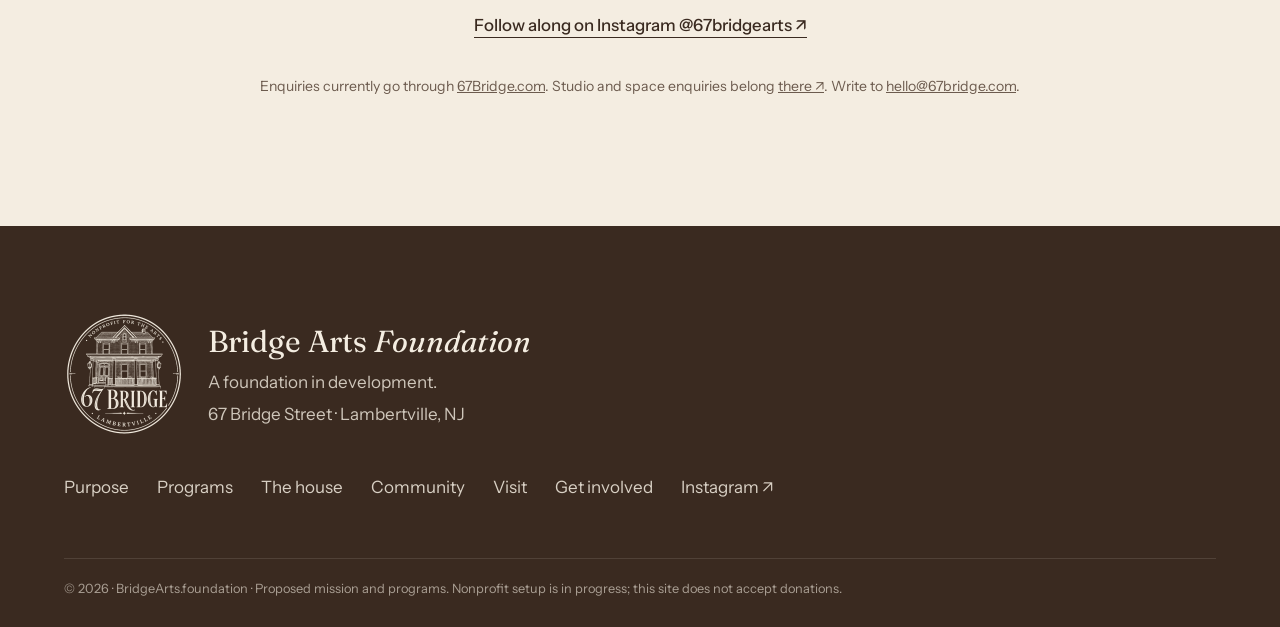
==== commit ffb12d13: "ig update" ====
--- a/index.html
+++ b/index.html
@@ -32,6 +32,7 @@
   "url": "https://bridgearts.foundation/",
   "logo": "https://bridgearts.foundation/assets/logo-ink.png",
   "email": "hello@67bridge.com",
+  "sameAs": ["https://www.instagram.com/67bridgearts/"],
   "address": {
     "@type": "PostalAddress",
     "streetAddress": "67 Bridge Street",
@@ -237,6 +238,7 @@
       <span class="num">03</span><h3>I’m a potential partner.</h3><p>Talk about working together.</p><span class="arrow" aria-hidden="true">↗</span>
     </a>
   </div>
+  <p class="follow"><a class="link-arrow" href="https://www.instagram.com/67bridgearts/" rel="noopener me" target="_blank">Follow along on Instagram @67bridgearts <span aria-hidden="true">↗</span></a></p>
   <p class="fine center">Enquiries currently go through <a href="https://67bridge.com" rel="noopener">67Bridge.com</a>. Studio and space enquiries belong <a href="https://67bridge.com" rel="noopener">there ↗</a>. Write to <a href="mailto:hello@67bridge.com">hello@67bridge.com</a>.</p>
 </section>
 
@@ -255,6 +257,7 @@
     <nav class="footer-nav" aria-label="Footer">
       <a href="#purpose">Purpose</a><a href="#programs">Programs</a><a href="#house">The house</a>
       <a href="#community">Community</a><a href="#visit">Visit</a><a href="#involved">Get involved</a>
+      <a href="https://www.instagram.com/67bridgearts/" rel="noopener me" target="_blank">Instagram ↗</a>
     </nav>
   </div>
   <p class="footer-fine">© 2026 · BridgeArts.foundation · Proposed mission and programs. Nonprofit setup is in progress; this site does not accept donations.</p>
--- a/styles.css
+++ b/styles.css
@@ -163,6 +163,8 @@
 .role:hover .num{color:var(--sage)}
 .role:hover .arrow{transform:translate(4px,-4px)}
 
+.follow{text-align:center;margin:44px 0 0;font-size:1.05rem}
+
 /* Footer */
 .footer{background:var(--ink);color:var(--paper);padding:clamp(48px,7vw,88px) var(--gutter) 28px}
 .footer-grid{max-width:var(--max);margin:0 auto;display:flex;flex-wrap:wrap;gap:40px;justify-content:space-between;align-items:center}
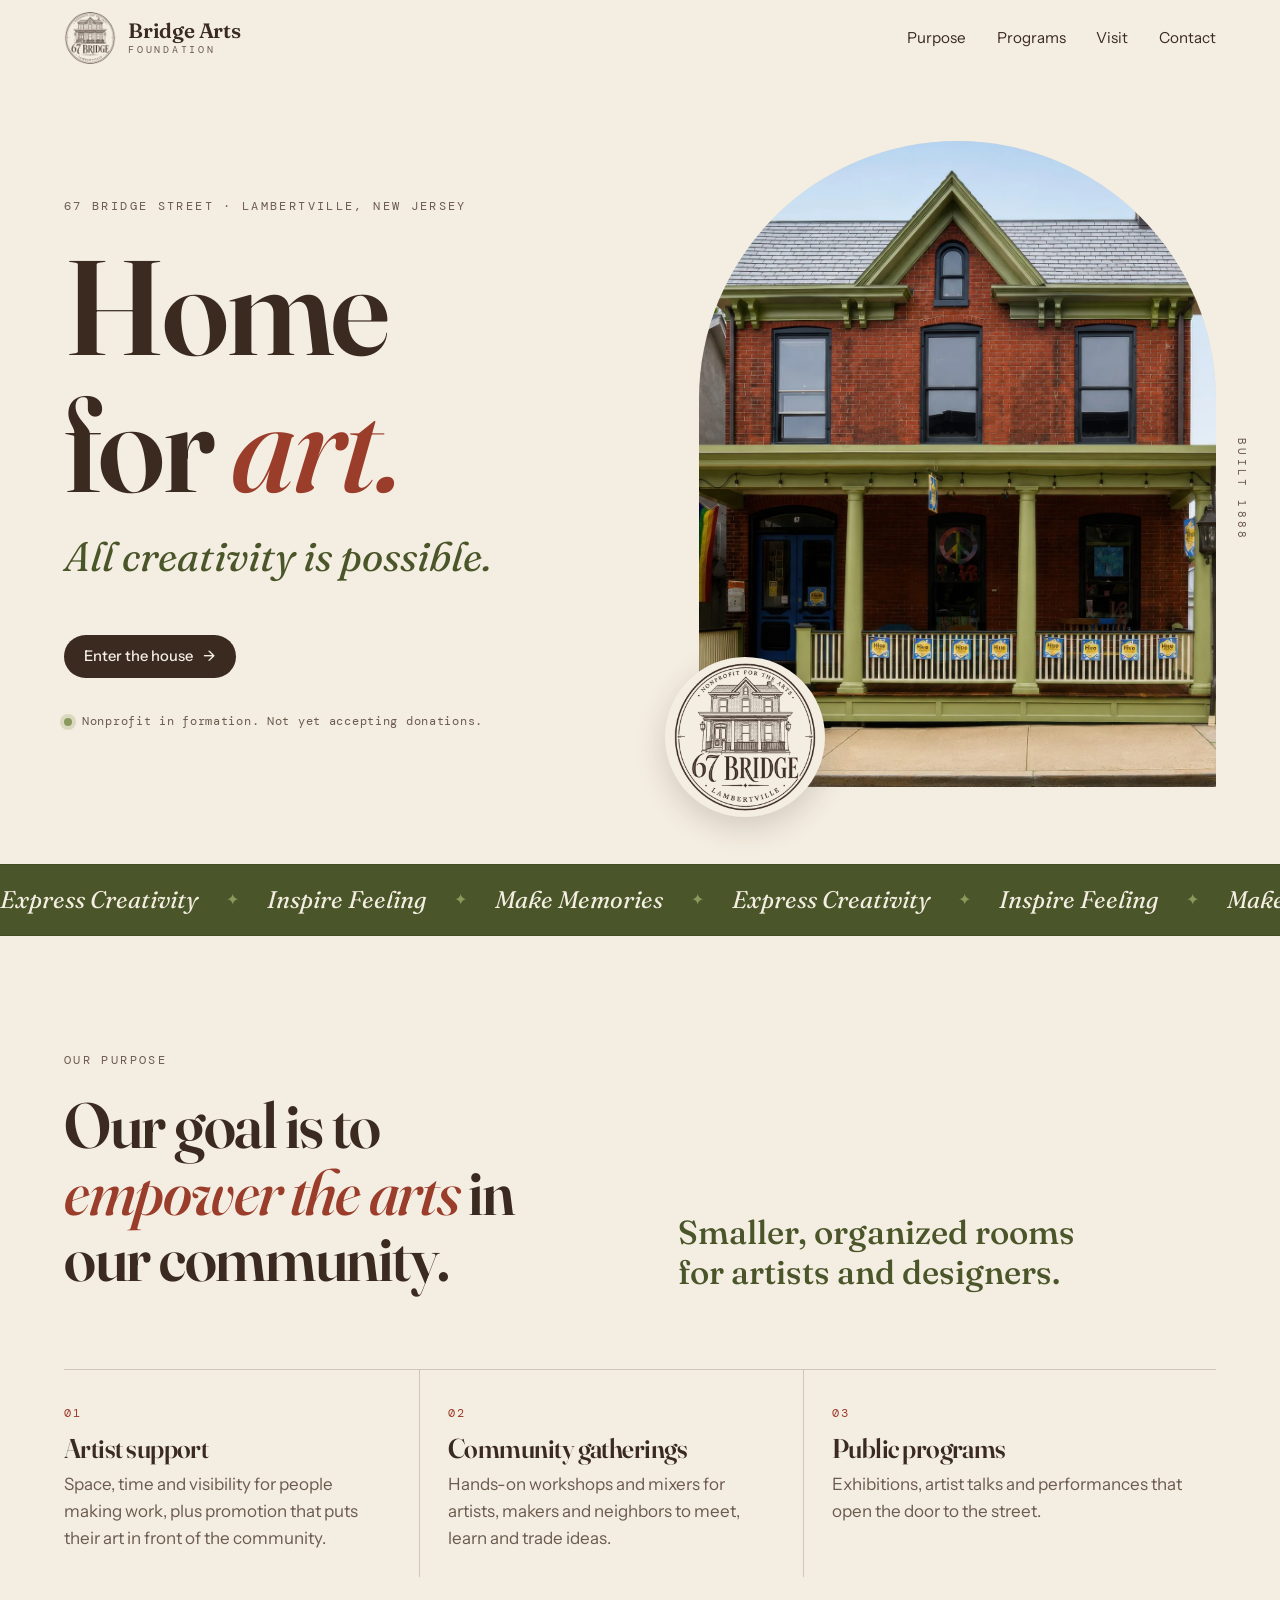
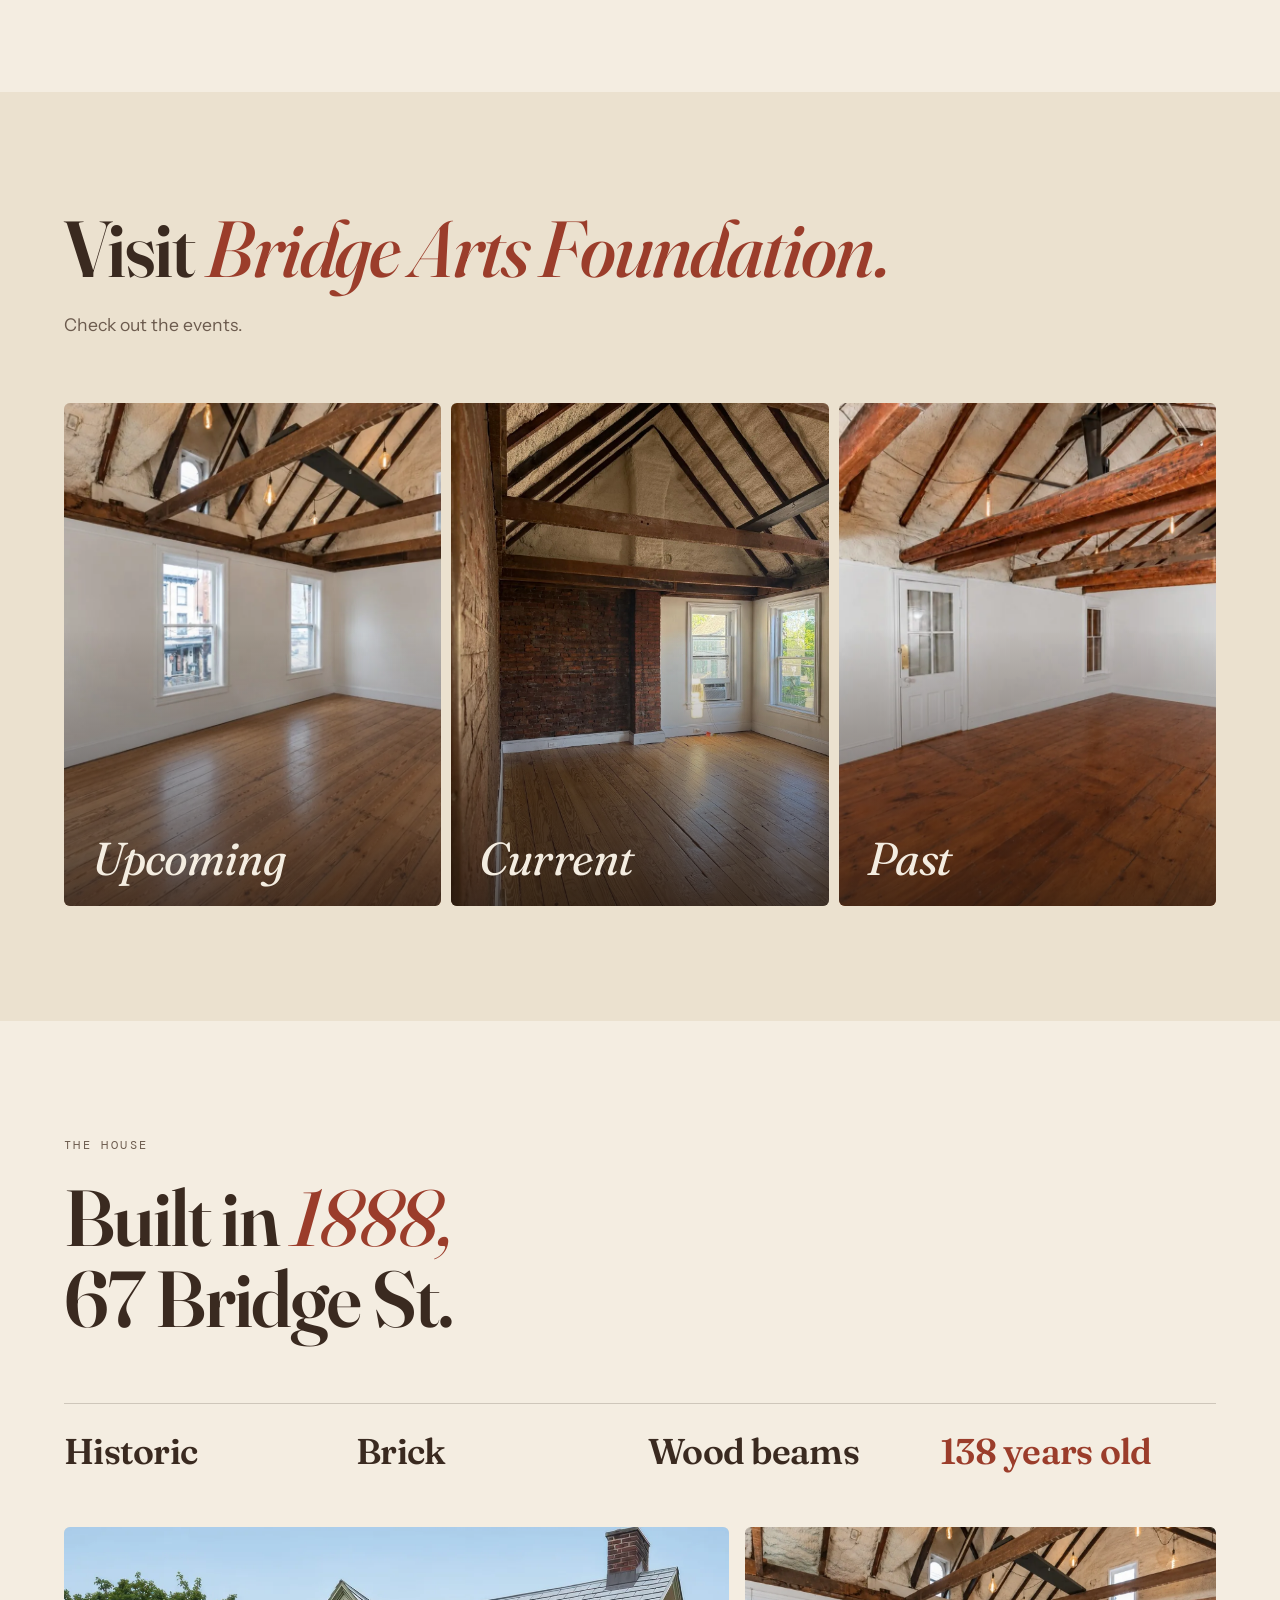
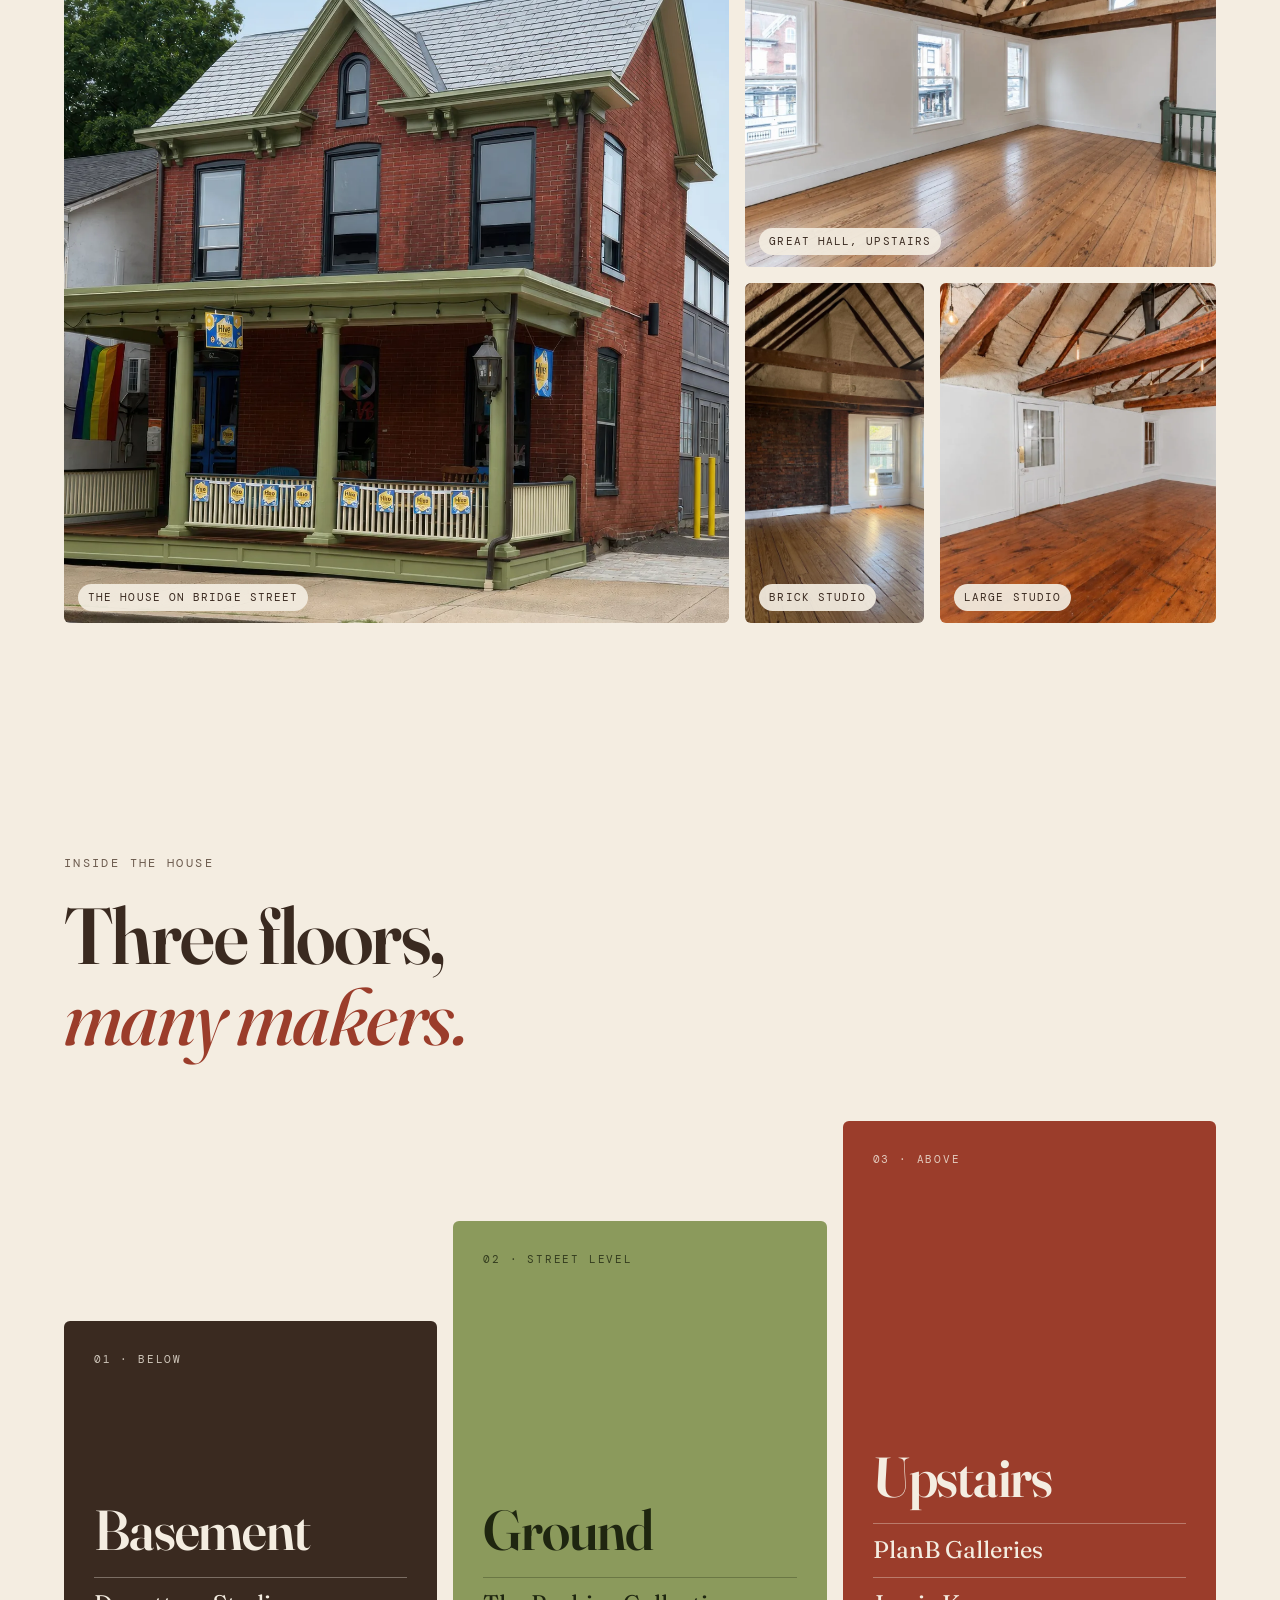
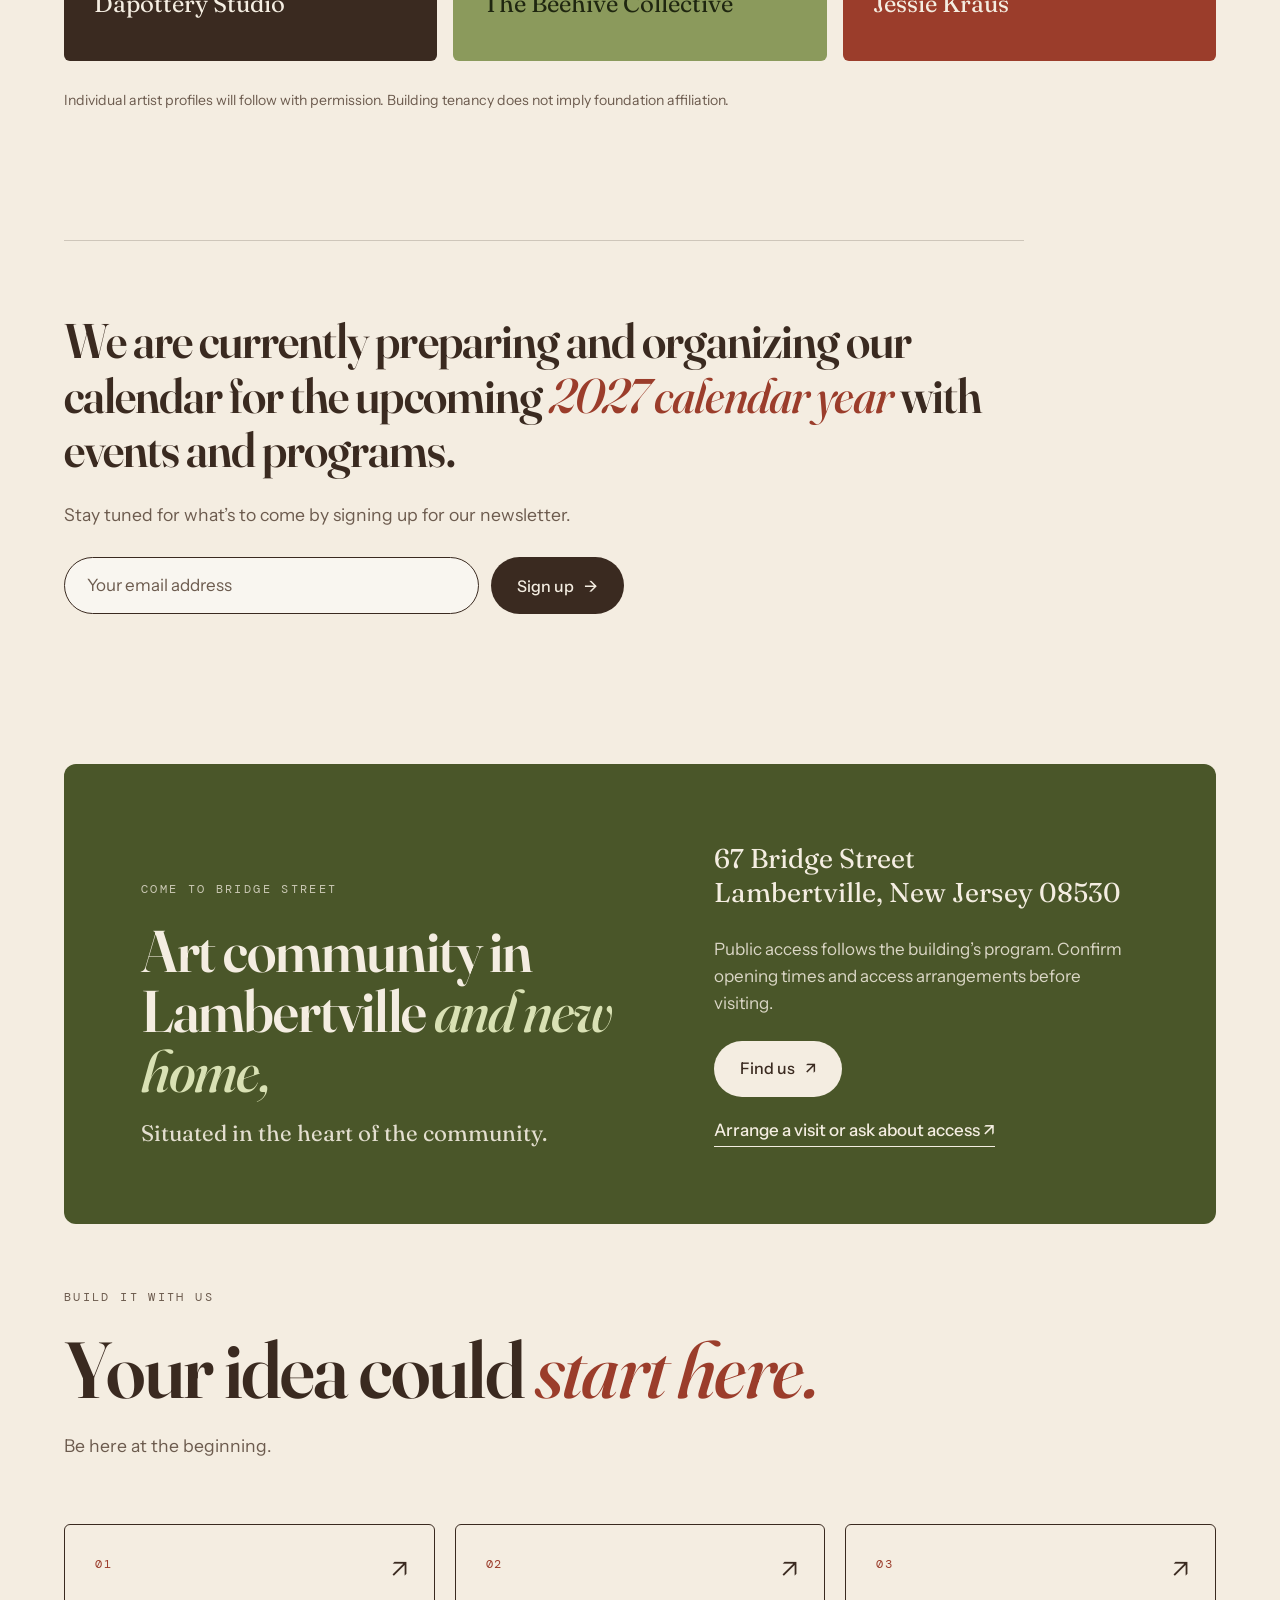
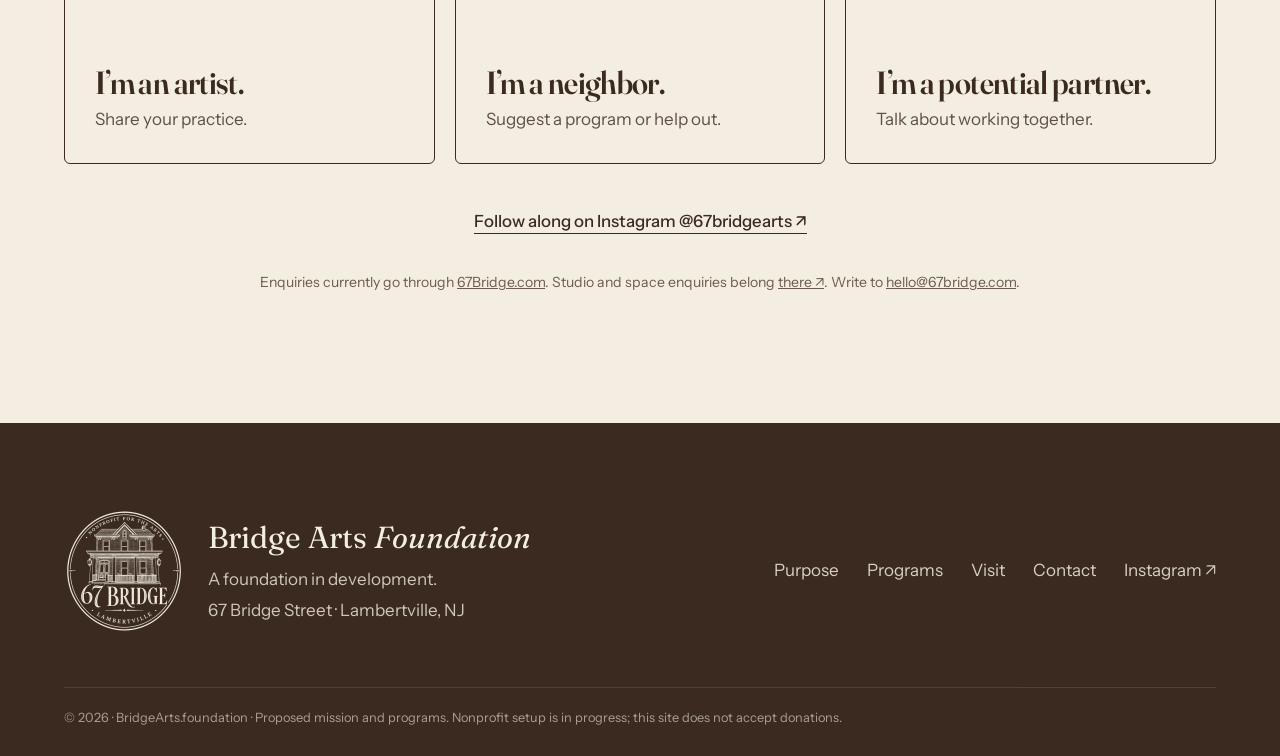
==== commit 215357c7: "Updates" ====
--- a/index.html
+++ b/index.html
@@ -3,7 +3,7 @@
 <head>
 <meta charset="utf-8">
 <meta name="viewport" content="width=device-width, initial-scale=1">
-<title>Bridge Arts Foundation — A house for art in Lambertville, NJ</title>
+<title>Bridge Arts Foundation — A home for art in Lambertville, NJ</title>
 <meta name="description" content="Bridge Arts Foundation is taking shape at 67 Bridge Street in Lambertville, New Jersey: an 1888 brick house with working artists inside, and a foundation being built to open it to more people.">
 <meta name="theme-color" content="#f4ede1">
 <link rel="canonical" href="https://bridgearts.foundation/">
@@ -12,7 +12,7 @@
 
 <meta property="og:type" content="website">
 <meta property="og:site_name" content="Bridge Arts Foundation">
-<meta property="og:title" content="Bridge Arts Foundation — A house for art">
+<meta property="og:title" content="Bridge Arts Foundation — A home for art">
 <meta property="og:description" content="An 1888 brick house on Bridge Street in Lambertville, NJ, and a foundation being built to bring more people into the conversation.">
 <meta property="og:url" content="https://bridgearts.foundation/">
 <meta property="og:image" content="https://bridgearts.foundation/assets/og-image.jpg">
@@ -56,10 +56,8 @@
   <nav id="nav" class="nav" aria-label="Main">
     <a href="#purpose">Purpose</a>
     <a href="#programs">Programs</a>
-    <a href="#house">The house</a>
-    <a href="#community">Community</a>
     <a href="#visit">Visit</a>
-    <a class="btn btn-small" href="#involved">Get involved</a>
+    <a href="#contact">Contact</a>
   </nav>
 </header>
 
@@ -69,12 +67,10 @@
 <section class="hero">
   <div class="hero-copy">
     <p class="eyebrow">67 Bridge Street · Lambertville, New Jersey</p>
-    <h1>A house<br>for <em>art.</em></h1>
-    <p class="hero-sub">A home for possibility.</p>
-    <p class="lede">Artists are already making their mark at 67 Bridge Street. We’re building a foundation to bring more people into the conversation.</p>
+    <h1>Home<br>for <em>art.</em></h1>
+    <p class="hero-sub">All creativity is possible.</p>
     <div class="actions">
-      <a class="btn" href="#involved">Be part of the beginning <span aria-hidden="true">→</span></a>
-      <a class="link-arrow" href="#house">See the house <span aria-hidden="true">↓</span></a>
+      <a class="btn btn-small" href="#house">Enter the house <span aria-hidden="true">→</span></a>
     </div>
     <p class="status"><span class="dot" aria-hidden="true"></span>Nonprofit in formation. Not yet accepting donations.</p>
   </div>
@@ -89,10 +85,14 @@
 
 <div class="ticker" aria-hidden="true">
   <div class="ticker-track">
-    <span>Art</span><i>✦</i><span>People</span><i>✦</i><span>Place</span><i>✦</i>
-    <span>Make something</span><i>✦</i><span>Meet someone</span><i>✦</i><span>Bring an idea</span><i>✦</i>
-    <span>Art</span><i>✦</i><span>People</span><i>✦</i><span>Place</span><i>✦</i>
-    <span>Make something</span><i>✦</i><span>Meet someone</span><i>✦</i><span>Bring an idea</span><i>✦</i>
+    <span>Express Creativity</span><i>✦</i><span>Inspire Feeling</span><i>✦</i><span>Make Memories</span><i>✦</i>
+    <span>Express Creativity</span><i>✦</i><span>Inspire Feeling</span><i>✦</i><span>Make Memories</span><i>✦</i>
+    <span>Express Creativity</span><i>✦</i><span>Inspire Feeling</span><i>✦</i><span>Make Memories</span><i>✦</i>
+    <span>Express Creativity</span><i>✦</i><span>Inspire Feeling</span><i>✦</i><span>Make Memories</span><i>✦</i>
+    <span>Express Creativity</span><i>✦</i><span>Inspire Feeling</span><i>✦</i><span>Make Memories</span><i>✦</i>
+    <span>Express Creativity</span><i>✦</i><span>Inspire Feeling</span><i>✦</i><span>Make Memories</span><i>✦</i>
+    <span>Express Creativity</span><i>✦</i><span>Inspire Feeling</span><i>✦</i><span>Make Memories</span><i>✦</i>
+    <span>Express Creativity</span><i>✦</i><span>Inspire Feeling</span><i>✦</i><span>Make Memories</span><i>✦</i>
   </div>
 </div>
 
@@ -100,114 +100,107 @@
 <section class="section purpose" id="purpose">
   <div class="split">
     <div>
-      <p class="eyebrow">The purpose we’re building toward</p>
-      <h2>Make room<br>for <em>artists.</em></h2>
+      <p class="eyebrow">Our purpose</p>
+      <h2>Our goal is to <em>empower the arts</em> in our community.</h2>
     </div>
     <div class="purpose-copy">
-      <p class="big">Bring art into everyday life.</p>
-      <p>Artists need places to work, and communities need places to encounter art. Bridge Arts Foundation is taking shape around both.</p>
-      <p>Our proposed focus connects artist support, shared learning, and public programs in Lambertville, alongside the creative community at 67 Bridge Street.</p>
+      <p class="big">Smaller, organized rooms for artists and designers.</p>
     </div>
   </div>
   <ol class="pillars">
-    <li><span class="num">01</span><h3>Artist support</h3><p>Space, time and visibility for people making work.</p></li>
-    <li><span class="num">02</span><h3>Shared learning</h3><p>Workshops where neighbors and artists learn side by side.</p></li>
-    <li><span class="num">03</span><h3>Public programs</h3><p>Exhibitions and gatherings that open the door to the street.</p></li>
+    <li><span class="num">01</span><h3>Artist support</h3><p>Space, time and visibility for people making work, plus promotion that puts their art in front of the community.</p></li>
+    <li><span class="num">02</span><h3>Community gatherings</h3><p>Hands-on workshops and mixers for artists, makers and neighbors to meet, learn and trade ideas.</p></li>
+    <li><span class="num">03</span><h3>Public programs</h3><p>Exhibitions, artist talks and performances that open the door to the street.</p></li>
   </ol>
 </section>
 
-<!-- PROGRAMS -->
+<!-- EVENTS -->
 <section class="section programs" id="programs">
   <div class="section-head">
-    <p class="eyebrow">Ideas in development</p>
-    <h2>Open the door.<br><em>See what comes next.</em></h2>
-    <p class="muted">Three proposed ways to bring artists and neighbors together. Dates and details will follow as plans develop.</p>
-  </div>
-  <div class="cards">
-    <article class="card card-brick">
-      <p class="tag">01 · Proposed program</p>
-      <h3>Open doors.</h3>
-      <p class="kicker">Studios &amp; exhibitions</p>
-      <p>Meet working artists, encounter new work, and see ideas taking shape.</p>
-      <a class="link-arrow" href="mailto:hello@67bridge.com?subject=Open%20doors%20%E2%80%94%20I%27m%20curious">I’m curious <span aria-hidden="true">↗</span></a>
-    </article>
-    <article class="card card-sage">
-      <p class="tag">02 · Proposed program</p>
-      <h3>Get your hands in.</h3>
-      <p class="kicker">Workshops &amp; learning</p>
-      <p>Discover a process through practice, with artists and neighbors learning together.</p>
-      <a class="link-arrow" href="mailto:hello@67bridge.com?subject=Workshops%20%E2%80%94%20I%20want%20to%20make">I want to make <span aria-hidden="true">↗</span></a>
-    </article>
-    <article class="card card-ink">
-      <p class="tag">03 · Proposed program</p>
-      <h3>Make it together.</h3>
-      <p class="kicker">Conversation &amp; exchange</p>
-      <p>Bring different practices into the same room for talks, collaborations, and experiments.</p>
-      <a class="link-arrow" href="mailto:hello@67bridge.com?subject=Conversation%20%E2%80%94%20I%20have%20an%20idea">I have an idea <span aria-hidden="true">↗</span></a>
-    </article>
+    <h2>Visit <em>Bridge Arts Foundation.</em></h2>
+    <p class="muted">Check out the events.</p>
+  </div>
+  <div class="events">
+    <!-- Placeholder photos: swap for real event images -->
+    <figure class="event"><img loading="lazy" src="assets/great-hall.webp" width="1400" height="1050" alt="Upcoming events (placeholder image)"><figcaption>Upcoming</figcaption></figure>
+    <figure class="event"><img loading="lazy" src="assets/brick-studio.webp" width="1200" height="1600" alt="Current events (placeholder image)"><figcaption>Current</figcaption></figure>
+    <figure class="event"><img loading="lazy" src="assets/large-studio.webp" width="1400" height="1050" alt="Past events (placeholder image)"><figcaption>Past</figcaption></figure>
   </div>
 </section>
 
 <!-- THE HOUSE -->
 <section class="section house" id="house">
   <div class="section-head">
-    <p class="eyebrow">Our home at 67 Bridge Street</p>
-    <h2>One historic house.<br><em>Many different practices.</em></h2>
-  </div>
+    <p class="eyebrow">The house</p>
+    <h2>Built in <em>1888,</em><br>67 Bridge St.</h2>
+  </div>
+  <ul class="stats">
+    <li>Historic</li>
+    <li>Brick</li>
+    <li>Wood beams</li>
+    <li><span data-years-since="1888">138</span> years old</li>
+  </ul>
   <div class="mosaic">
     <figure class="m-a"><img loading="lazy" src="assets/facade-corner.webp" width="1400" height="1330" alt="The corner of the brick house seen from Bridge Street, with its green porch and the adjoining wing"><figcaption>The house on Bridge Street</figcaption></figure>
     <figure class="m-b"><img loading="lazy" src="assets/great-hall.webp" width="1400" height="1050" alt="An upstairs room with exposed timber rafters, string lights, tall windows and wide pine floorboards"><figcaption>Great Hall, upstairs</figcaption></figure>
     <figure class="m-c"><img loading="lazy" src="assets/brick-studio.webp" width="1200" height="1600" alt="A studio room with a bare brick wall, timber beams and sunlight on the floor"><figcaption>Brick studio</figcaption></figure>
     <figure class="m-d"><img loading="lazy" src="assets/large-studio.webp" width="1400" height="1050" alt="A large open room under a beamed ceiling with a warm pine floor"><figcaption>Large studio</figcaption></figure>
   </div>
-  <dl class="facts">
-    <div><dt>Built</dt><dd>1888</dd></div>
-    <div><dt>Where</dt><dd>Bridge Street, central Lambertville</dd></div>
-    <div><dt>Character</dt><dd>Exposed brick, timber beams, wide wood floors</dd></div>
-    <div><dt>Upstairs</dt><dd>Four creative studios, shown before programming begins</dd></div>
-  </dl>
-</section>
-
-<!-- COMMUNITY -->
+</section>
+
+<!-- FLOORS -->
 <section class="section community" id="community">
-  <div class="split">
-    <div>
-      <p class="eyebrow">The people come first</p>
-      <h2>A house full<br>of <em>beginnings.</em></h2>
-    </div>
-    <div class="purpose-copy">
-      <p class="big">A living creative community.</p>
-      <p>The Beehive Collective is active on the first floor at 67 Bridge Street. A Dapottery Studio ceramics lab is planned below. The foundation’s next chapter will grow alongside the people who make this place their own.</p>
-    </div>
-  </div>
-  <ul class="people">
-    <li><h3>The Beehive Collective</h3><span class="pill live">Active at 67 Bridge Street</span></li>
-    <li><h3>Dapottery Studio ceramics lab</h3><span class="pill planned">Planned at 67 Bridge Street</span></li>
-  </ul>
+  <div class="section-head">
+    <p class="eyebrow">Inside the house</p>
+    <h2>Three floors,<br><em>many makers.</em></h2>
+  </div>
+  <div class="floors">
+    <article class="floor floor-basement">
+      <p class="tag">01 · Below</p>
+      <div>
+        <h3>Basement</h3>
+        <ul class="tenants"><li>Dapottery Studio</li></ul>
+      </div>
+    </article>
+    <article class="floor floor-ground">
+      <p class="tag">02 · Street level</p>
+      <div>
+        <h3>Ground</h3>
+        <ul class="tenants"><li>The Beehive Collective</li></ul>
+      </div>
+    </article>
+    <article class="floor floor-upstairs">
+      <p class="tag">03 · Above</p>
+      <div>
+        <h3>Upstairs</h3>
+        <ul class="tenants"><li>PlanB Galleries</li><li>Jessie Kraus</li></ul>
+      </div>
+    </article>
+  </div>
   <p class="fine">Individual artist profiles will follow with permission. Building tenancy does not imply foundation affiliation.</p>
 </section>
 
-<!-- WHERE WE ARE -->
-<section class="section where" id="where">
-  <div class="section-head">
-    <p class="eyebrow">Where we are</p>
-    <h2>Building it <em>in the open.</em></h2>
-    <p class="muted">We’d rather show you the real stage than promise a finished one.</p>
-  </div>
-  <ol class="steps">
-    <li class="done"><span class="step-state">Under way</span><h3>The house</h3><p>Artists are working at 67 Bridge Street today.</p></li>
-    <li class="now"><span class="step-state">In progress</span><h3>The foundation</h3><p>Setting up the nonprofit organization and its board.</p></li>
-    <li><span class="step-state">Next</span><h3>Tax-exempt status</h3><p>Seeking federal recognition so gifts can be tax-deductible.</p></li>
-    <li><span class="step-state">Planned</span><h3>First public programs</h3><p>Exhibitions, workshops and gatherings, announced here first.</p></li>
-  </ol>
-</section>
-
-<!-- VISIT -->
+<!-- 2027 + NEWSLETTER -->
+<section class="section newsletter" id="newsletter">
+  <div class="newsletter-inner">
+    <h2>We are currently preparing and organizing our calendar for the upcoming <em>2027 calendar year</em> with events and programs.</h2>
+    <p class="muted">Stay tuned for what’s to come by signing up for our newsletter.</p>
+    <form class="signup" id="signup" novalidate>
+      <label class="vh" for="signup-email">Email address</label>
+      <input id="signup-email" name="email" type="email" inputmode="email" autocomplete="email" placeholder="Your email address" required>
+      <button class="btn" type="submit">Sign up <span aria-hidden="true">→</span></button>
+    </form>
+    <p class="signup-note" id="signup-note" role="status" aria-live="polite"></p>
+  </div>
+</section>
+
+<!-- VISIT + CONTACT (one combined section) -->
 <section class="section visit" id="visit">
   <div class="visit-card">
     <div>
       <p class="eyebrow light">Come to Bridge Street</p>
-      <h2>Art belongs<br><em>in the neighborhood.</em></h2>
+      <h2>Art community in Lambertville <em>and new home,</em></h2>
+      <p class="visit-sub">Situated in the heart of the community.</p>
     </div>
     <div class="visit-info">
       <address>67 Bridge Street<br>Lambertville, New Jersey 08530</address>
@@ -218,28 +211,27 @@
       </div>
     </div>
   </div>
-</section>
-
-<!-- GET INVOLVED -->
-<section class="section involved" id="involved">
-  <div class="section-head">
-    <p class="eyebrow">Build it with us</p>
-    <h2>Your idea could <em>start here.</em></h2>
-    <p class="muted">Be here at the beginning.</p>
-  </div>
-  <div class="roles">
-    <a class="role" href="mailto:hello@67bridge.com?subject=I%27m%20an%20artist">
-      <span class="num">01</span><h3>I’m an artist.</h3><p>Share your practice.</p><span class="arrow" aria-hidden="true">↗</span>
-    </a>
-    <a class="role" href="mailto:hello@67bridge.com?subject=I%27m%20a%20neighbor">
-      <span class="num">02</span><h3>I’m a neighbor.</h3><p>Suggest a program or help out.</p><span class="arrow" aria-hidden="true">↗</span>
-    </a>
-    <a class="role" href="mailto:hello@67bridge.com?subject=I%27m%20a%20potential%20partner">
-      <span class="num">03</span><h3>I’m a potential partner.</h3><p>Talk about working together.</p><span class="arrow" aria-hidden="true">↗</span>
-    </a>
-  </div>
-  <p class="follow"><a class="link-arrow" href="https://www.instagram.com/67bridgearts/" rel="noopener me" target="_blank">Follow along on Instagram @67bridgearts <span aria-hidden="true">↗</span></a></p>
-  <p class="fine center">Enquiries currently go through <a href="https://67bridge.com" rel="noopener">67Bridge.com</a>. Studio and space enquiries belong <a href="https://67bridge.com" rel="noopener">there ↗</a>. Write to <a href="mailto:hello@67bridge.com">hello@67bridge.com</a>.</p>
+
+  <div class="contact" id="contact">
+    <div class="section-head">
+      <p class="eyebrow">Build it with us</p>
+      <h2>Your idea could <em>start here.</em></h2>
+      <p class="muted">Be here at the beginning.</p>
+    </div>
+    <div class="roles">
+      <a class="role" href="mailto:hello@67bridge.com?subject=I%27m%20an%20artist">
+        <span class="num">01</span><h3>I’m an artist.</h3><p>Share your practice.</p><span class="arrow" aria-hidden="true">↗</span>
+      </a>
+      <a class="role" href="mailto:hello@67bridge.com?subject=I%27m%20a%20neighbor">
+        <span class="num">02</span><h3>I’m a neighbor.</h3><p>Suggest a program or help out.</p><span class="arrow" aria-hidden="true">↗</span>
+      </a>
+      <a class="role" href="mailto:hello@67bridge.com?subject=I%27m%20a%20potential%20partner">
+        <span class="num">03</span><h3>I’m a potential partner.</h3><p>Talk about working together.</p><span class="arrow" aria-hidden="true">↗</span>
+      </a>
+    </div>
+    <p class="follow"><a class="link-arrow" href="https://www.instagram.com/67bridgearts/" rel="noopener me" target="_blank">Follow along on Instagram @67bridgearts <span aria-hidden="true">↗</span></a></p>
+    <p class="fine center">Enquiries currently go through <a href="https://67bridge.com" rel="noopener">67Bridge.com</a>. Studio and space enquiries belong <a href="https://67bridge.com" rel="noopener">there ↗</a>. Write to <a href="mailto:hello@67bridge.com">hello@67bridge.com</a>.</p>
+  </div>
 </section>
 
 </main>
@@ -255,8 +247,7 @@
       </div>
     </div>
     <nav class="footer-nav" aria-label="Footer">
-      <a href="#purpose">Purpose</a><a href="#programs">Programs</a><a href="#house">The house</a>
-      <a href="#community">Community</a><a href="#visit">Visit</a><a href="#involved">Get involved</a>
+      <a href="#purpose">Purpose</a><a href="#programs">Programs</a><a href="#visit">Visit</a><a href="#contact">Contact</a>
       <a href="https://www.instagram.com/67bridgearts/" rel="noopener me" target="_blank">Instagram ↗</a>
     </nav>
   </div>
--- a/styles.css
+++ b/styles.css
@@ -60,7 +60,7 @@
 .hero{max-width:var(--max);margin:0 auto;padding:clamp(28px,5vw,64px) var(--gutter) clamp(40px,6vw,88px);display:grid;grid-template-columns:1.05fr .95fr;gap:clamp(28px,5vw,72px);align-items:center}
 .hero h1{font-size:clamp(4rem,10.5vw,9rem);color:var(--ink)}
 .hero h1 em{color:var(--brick)}
-.hero-sub{font-family:var(--display);font-style:italic;font-size:clamp(1.6rem,3.2vw,2.6rem);color:var(--moss);margin:.3em 0 .6em;font-weight:400}
+.hero-sub{font-family:var(--display);font-style:italic;font-size:clamp(1.6rem,3.2vw,2.6rem);color:var(--moss);margin:.3em 0 1.1em;font-weight:400}
 .lede{font-size:1.2rem;max-width:34ch;margin-bottom:1.6em}
 .status{display:flex;align-items:center;gap:10px;margin:34px 0 0;font-family:var(--mono);font-size:.74rem;letter-spacing:.06em;color:var(--ink-soft)}
 .dot{width:8px;height:8px;border-radius:50%;background:var(--sage);box-shadow:0 0 0 4px rgba(139,154,92,.25);flex:none}
@@ -86,26 +86,16 @@
 .purpose-copy .big{font-family:var(--display);font-size:clamp(1.6rem,2.6vw,2.2rem);line-height:1.2;margin-bottom:.8em;color:var(--moss);font-weight:500}
 .purpose-copy p{max-width:48ch}
 .num{font-family:var(--mono);font-size:.78rem;letter-spacing:.14em;color:var(--brick)}
+
 .pillars{list-style:none;margin:clamp(40px,6vw,80px) 0 0;padding:0;display:grid;grid-template-columns:repeat(3,1fr);border-top:1px solid var(--line)}
 .pillars li{padding:28px 28px 8px 0;border-right:1px solid var(--line);margin-right:28px}
 .pillars li:last-child{border-right:0;margin-right:0}
 .pillars h3{font-size:1.7rem;margin:10px 0 8px}
-.pillars p{color:var(--ink-soft);max-width:28ch}
-
-/* Programs */
+.pillars p{color:var(--ink-soft);max-width:32ch}
+
+/* Events */
 .programs{background:var(--paper-2);max-width:none}
 .programs>*{max-width:calc(var(--max) - 2*var(--gutter));margin-inline:auto}
-.cards{display:grid;grid-template-columns:repeat(3,1fr);gap:20px}
-.card{display:flex;flex-direction:column;padding:32px;border-radius:var(--radius);min-height:420px;position:relative}
-.card h3{font-size:clamp(2.3rem,3.6vw,3.2rem);margin:auto 0 14px;padding-top:56px}
-.card .tag{font-family:var(--mono);font-size:.7rem;letter-spacing:.16em;text-transform:uppercase;opacity:.8;margin:0}
-.card .kicker{font-family:var(--display);font-style:italic;font-size:1.25rem;margin-bottom:.4em}
-.card p:not(.tag):not(.kicker){max-width:30ch;margin-bottom:1.4em}
-.card .link-arrow{align-self:flex-start}
-.card-brick{background:var(--brick);color:var(--paper)}
-.card-sage{background:var(--sage);color:#1f2610}
-.card-ink{background:var(--ink);color:var(--paper)}
-.card .link-arrow:hover{color:inherit;opacity:.75}
 
 /* House */
 .mosaic{display:grid;grid-template-columns:repeat(12,1fr);gap:16px}
@@ -120,35 +110,15 @@
 .m-d{grid-column:10/13;grid-row:2}
 .m-a img{object-position:50% 60%}
 .m-d img{object-position:35% 50%}
-.facts{display:grid;grid-template-columns:repeat(4,1fr);gap:24px;margin:48px 0 0;border-top:1px solid var(--line);padding-top:28px}
-.facts dt{font-family:var(--mono);font-size:.7rem;letter-spacing:.18em;text-transform:uppercase;color:var(--ink-soft);margin-bottom:6px}
-.facts dd{margin:0;font-family:var(--display);font-size:1.25rem;line-height:1.25}
-
-/* Community */
-.people{list-style:none;padding:0;margin:56px 0 18px;display:grid;grid-template-columns:1fr 1fr;gap:16px}
-.people li{display:flex;flex-direction:column;gap:14px;align-items:flex-start;padding:24px 28px;border:1px solid var(--line);border-radius:var(--radius);background:rgba(255,255,255,.35)}
-.people h3{font-size:1.6rem}
-.pill{font-family:var(--mono);font-size:.68rem;letter-spacing:.1em;text-transform:uppercase;padding:6px 12px;border-radius:999px;white-space:nowrap}
-.pill.live{background:var(--moss);color:var(--paper)}
-.pill.planned{border:1px dashed var(--ink-soft);color:var(--ink-soft)}
-
-/* Where we are */
-.where{padding-top:0}
-.steps{list-style:none;margin:0;padding:0;display:grid;grid-template-columns:repeat(4,1fr);gap:0;counter-reset:s}
-.steps li{padding:26px 24px 8px 0;border-top:3px solid var(--line);position:relative}
-.steps li.done{border-top-color:var(--moss)}
-.steps li.now{border-top-color:var(--brick)}
-.step-state{font-family:var(--mono);font-size:.7rem;letter-spacing:.16em;text-transform:uppercase;color:var(--ink-soft)}
-.steps li.done .step-state{color:var(--moss)}
-.steps li.now .step-state{color:var(--brick)}
-.steps h3{font-size:1.6rem;margin:10px 0 8px}
-.steps p{color:var(--ink-soft);max-width:26ch}
+
+/* Floors */
+
 
 /* Visit */
 .visit{padding-top:0}
 .visit-card{background:var(--moss);color:var(--paper);border-radius:12px;padding:clamp(32px,6vw,80px);display:grid;grid-template-columns:1.2fr 1fr;gap:clamp(28px,5vw,72px);align-items:end}
-.visit h2{color:var(--paper)}
-.visit h2 em{color:#d9e1b4}
+.visit-card h2{color:var(--paper);font-size:clamp(2.2rem,4.6vw,3.8rem)}
+.visit-card h2 em{color:#d9e1b4}
 address{font-family:var(--display);font-style:normal;font-size:1.7rem;line-height:1.25;margin-bottom:1em}
 .visit-info p{opacity:.85;max-width:38ch}
 .visit-info .actions{margin-top:24px}
@@ -178,6 +148,52 @@
 .footer-nav a:hover{opacity:1;text-decoration:underline}
 .footer-fine{max-width:var(--max);margin:56px auto 0;font-size:.8rem;opacity:.6;border-top:1px solid rgba(244,237,225,.2);padding-top:20px}
 
+/* Purpose */
+.purpose h2{font-size:clamp(2.4rem,5vw,4.2rem);line-height:1.04}
+.purpose .purpose-copy{align-self:end}
+.purpose .purpose-copy .big{margin:0;max-width:20ch}
+
+/* Events (placeholder photos for now) */
+.events{display:grid;grid-template-columns:repeat(3,1fr);gap:10px}
+.event{margin:0;position:relative;overflow:hidden;border-radius:var(--radius);aspect-ratio:3/4;background:var(--ink)}
+.event img{width:100%;height:100%;object-fit:cover;transition:transform .8s ease}
+.event:hover img{transform:scale(1.03)}
+.event::after{content:"";position:absolute;inset:0;background:linear-gradient(to top,rgba(36,24,17,.74),rgba(36,24,17,0) 55%);pointer-events:none}
+.event figcaption{position:absolute;left:28px;bottom:24px;z-index:1;font-family:var(--display);font-style:italic;font-size:clamp(2rem,3.6vw,3.2rem);line-height:1;letter-spacing:-.02em;color:var(--paper)}
+
+/* House stats */
+.stats{list-style:none;margin:0 0 clamp(32px,5vw,56px);padding:28px 0 0;display:grid;grid-template-columns:repeat(4,1fr);gap:16px;border-top:1px solid var(--line)}
+.stats li{font-family:var(--display);font-weight:600;font-size:clamp(1.5rem,2.8vw,2.4rem);line-height:1.1;letter-spacing:-.02em}
+.stats li:last-child{color:var(--brick)}
+
+/* Floors: a stepped stack that rises with the building */
+.floors{display:grid;grid-template-columns:repeat(3,1fr);gap:16px;align-items:end;margin-bottom:28px}
+.floor{display:flex;flex-direction:column;justify-content:space-between;gap:48px;padding:30px;border-radius:var(--radius)}
+.floor-basement{background:var(--ink);color:var(--paper);min-height:340px}
+.floor-ground{background:var(--sage);color:#1f2610;min-height:440px}
+.floor-upstairs{background:var(--brick);color:var(--paper);min-height:540px}
+.floor .tag{font-family:var(--mono);font-size:.7rem;letter-spacing:.16em;text-transform:uppercase;opacity:.8;margin:0}
+.floor h3{font-size:clamp(2.6rem,4.4vw,3.8rem)}
+.tenants{list-style:none;margin:18px 0 0;padding:0}
+.tenants li{font-family:var(--display);font-size:1.5rem;line-height:1.2;padding:12px 0;border-top:1px solid rgba(244,237,225,.35)}
+.floor-ground .tenants li{border-top-color:rgba(31,38,16,.3)}
+
+/* 2027 + newsletter */
+.newsletter{padding-top:0}
+.newsletter-inner{border-top:1px solid var(--line);padding-top:clamp(40px,6vw,72px);max-width:960px}
+.newsletter h2{font-size:clamp(1.9rem,3.8vw,3.1rem);line-height:1.12}
+.newsletter .muted{margin:24px 0 28px;font-size:1.1rem}
+.signup{display:flex;flex-wrap:wrap;gap:12px;max-width:560px}
+.signup input{flex:1 1 260px;min-width:0;font:inherit;padding:14px 22px;border-radius:999px;border:1px solid var(--ink);background:rgba(255,255,255,.5);color:var(--ink)}
+.signup input::placeholder{color:var(--ink-soft)}
+.signup .btn{border:0;cursor:pointer;font-family:inherit}
+.signup-note{margin:14px 0 0;font-size:.92rem;color:var(--ink-soft);min-height:1.4em}
+.vh{position:absolute;width:1px;height:1px;overflow:hidden;clip:rect(0 0 0 0);white-space:nowrap}
+
+/* Visit + contact, combined */
+.visit-sub{font-family:var(--display);font-size:1.4rem;line-height:1.25;margin:18px 0 0;opacity:.9}
+.contact{margin-top:clamp(40px,5vw,64px)}
+
 /* Reveal */
 .reveal{opacity:0;transform:translateY(18px);transition:opacity .7s ease,transform .7s ease}
 .reveal.in{opacity:1;transform:none}
@@ -189,13 +205,12 @@
   .hero-photo{max-width:520px;margin:0 auto 20px;width:100%}
   .stamp{left:-10px}
   .split{grid-template-columns:1fr}
-  .cards,.roles{grid-template-columns:1fr}
-  .card{min-height:320px}
+  .roles{grid-template-columns:1fr}
   .pillars{grid-template-columns:1fr}
   .pillars li{border-right:0;margin-right:0;border-bottom:1px solid var(--line);padding:24px 0}
-  .steps{grid-template-columns:1fr 1fr;row-gap:20px}
-  .facts{grid-template-columns:1fr 1fr}
-  .people{grid-template-columns:1fr}
+  .stats{grid-template-columns:1fr 1fr;row-gap:20px}
+  .floors{grid-template-columns:1fr;align-items:stretch}
+  .floor-basement,.floor-ground,.floor-upstairs{min-height:260px}
   .visit-card{grid-template-columns:1fr}
 }
 @media (max-width:760px){
@@ -210,7 +225,8 @@
   .m-a{grid-column:1/3;grid-row:auto;aspect-ratio:4/3}
   .m-b{grid-column:1/3;grid-row:auto;aspect-ratio:4/3}
   .m-c,.m-d{grid-column:auto;grid-row:auto;aspect-ratio:3/4}
-  .steps{grid-template-columns:1fr}
+  .events{grid-template-columns:1fr}
+  .event{aspect-ratio:4/3}
   .footer-brand{flex-direction:column;align-items:flex-start}
   .hero-photo figcaption{display:none}
 }
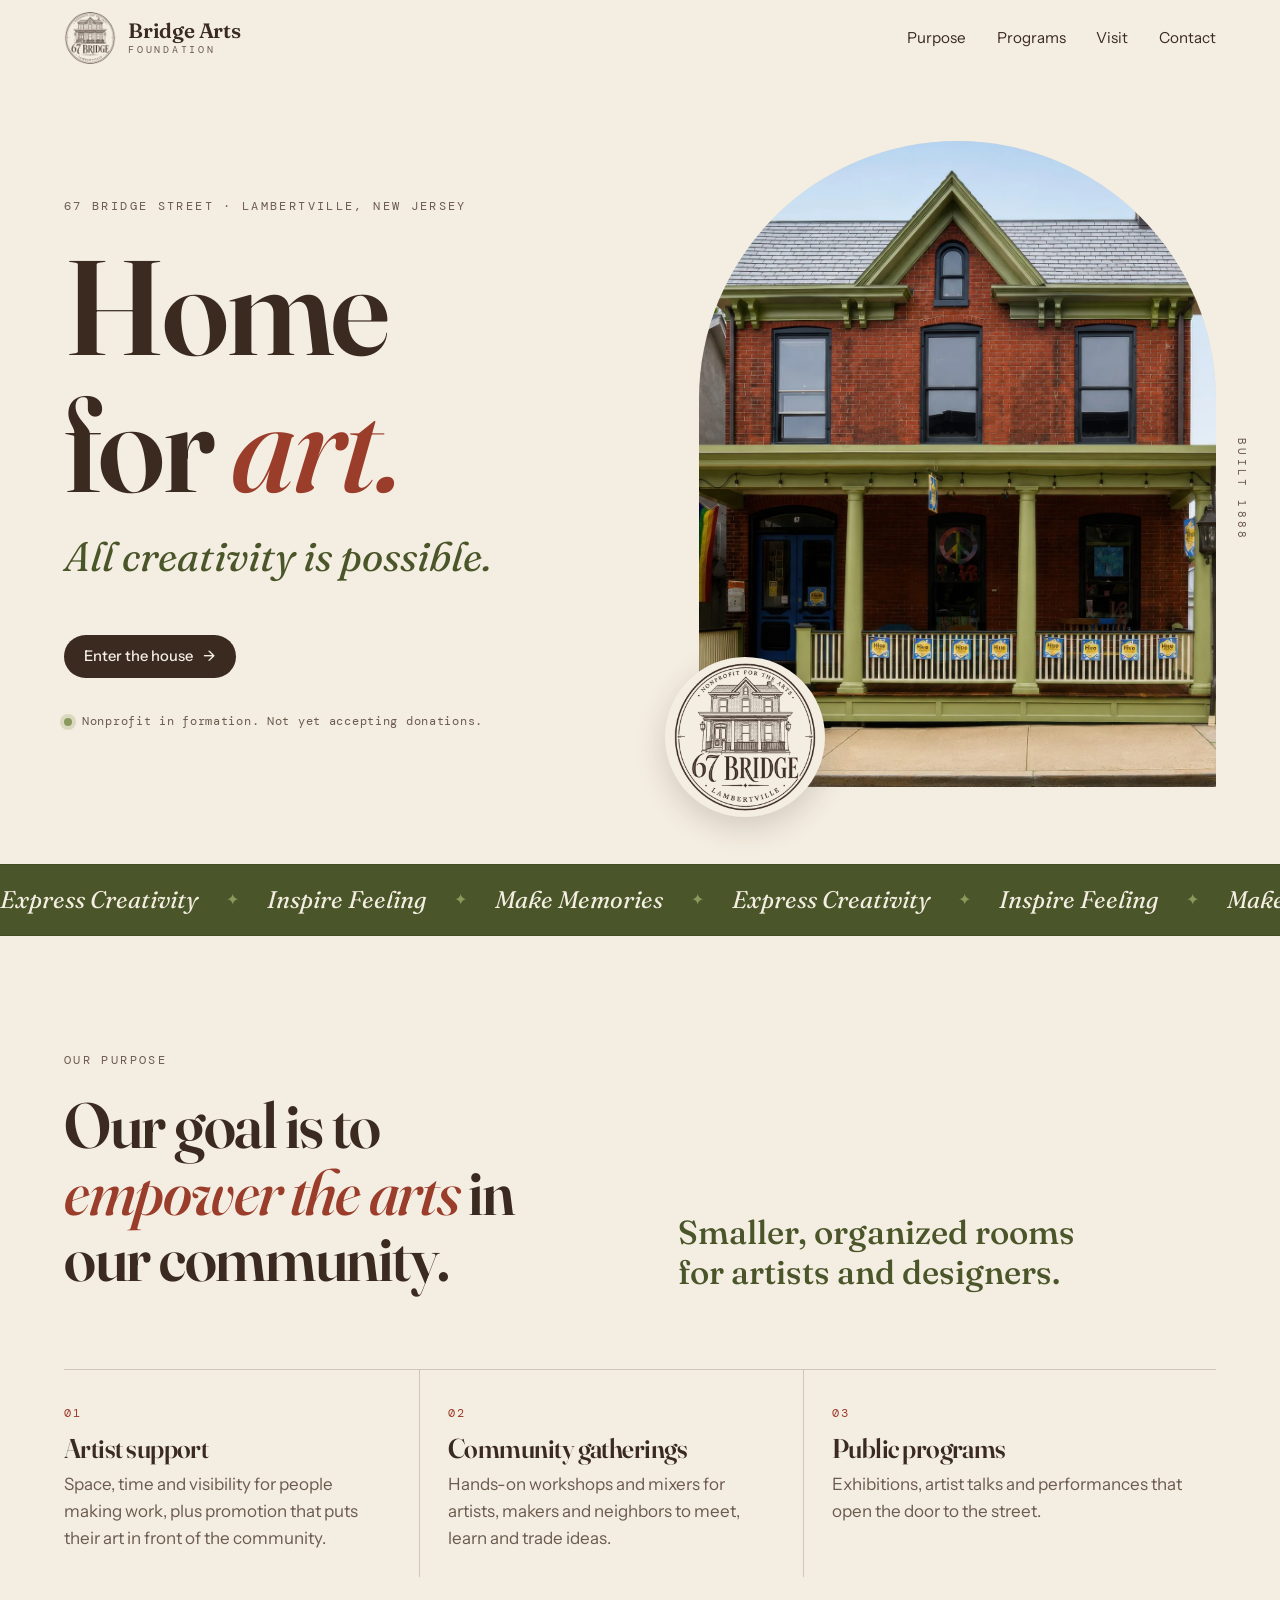
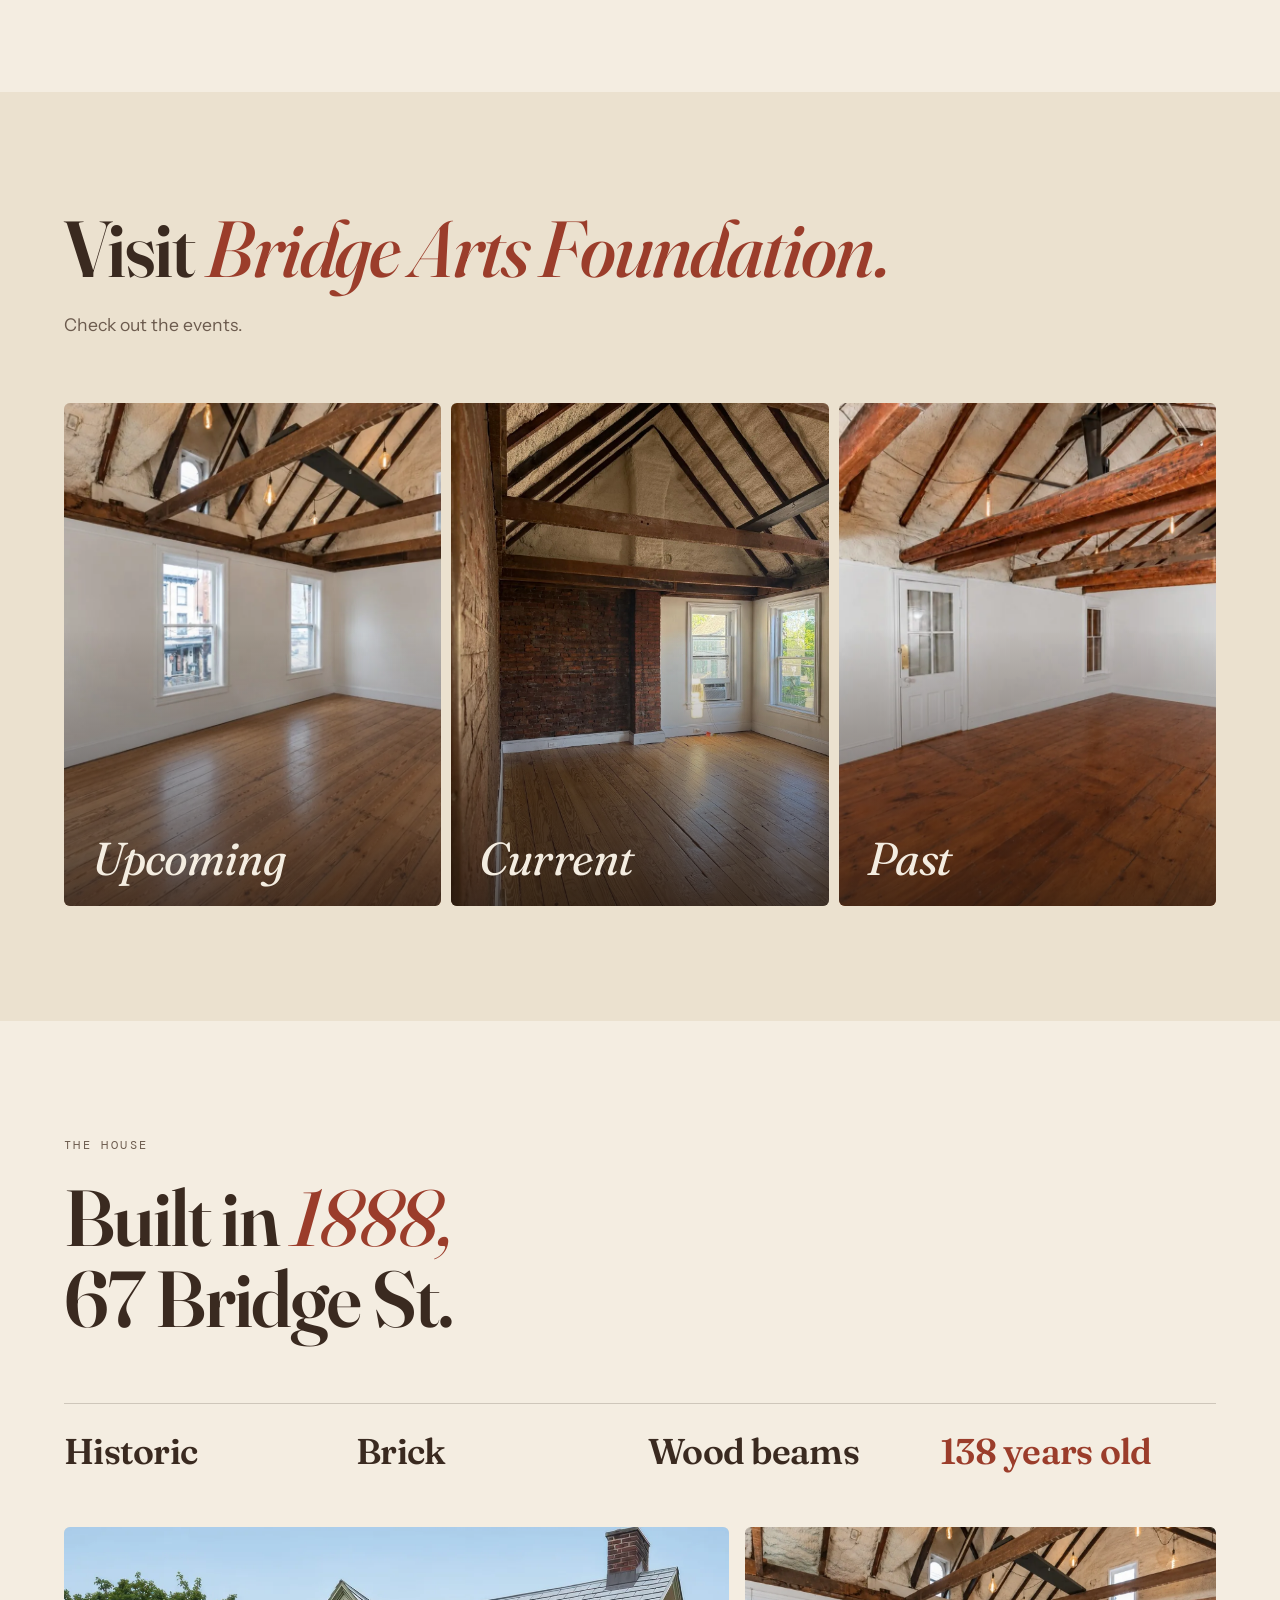
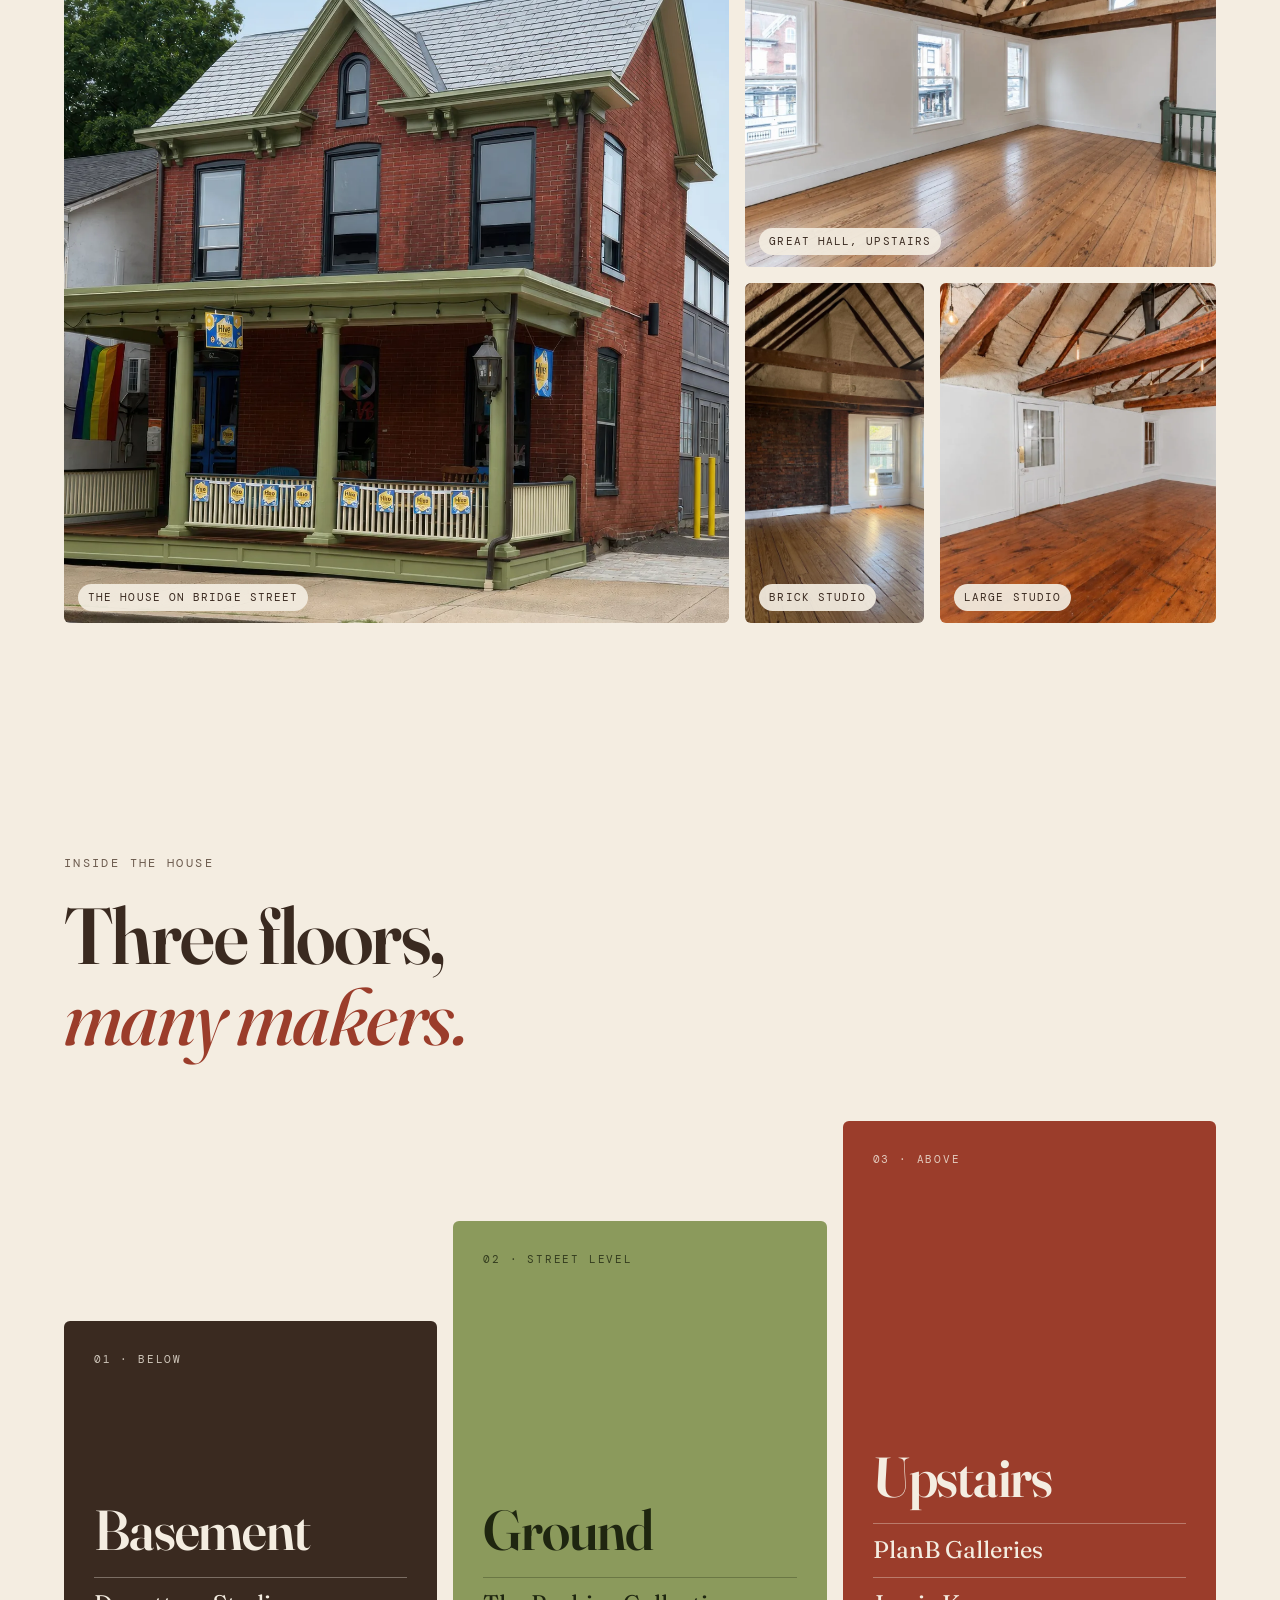
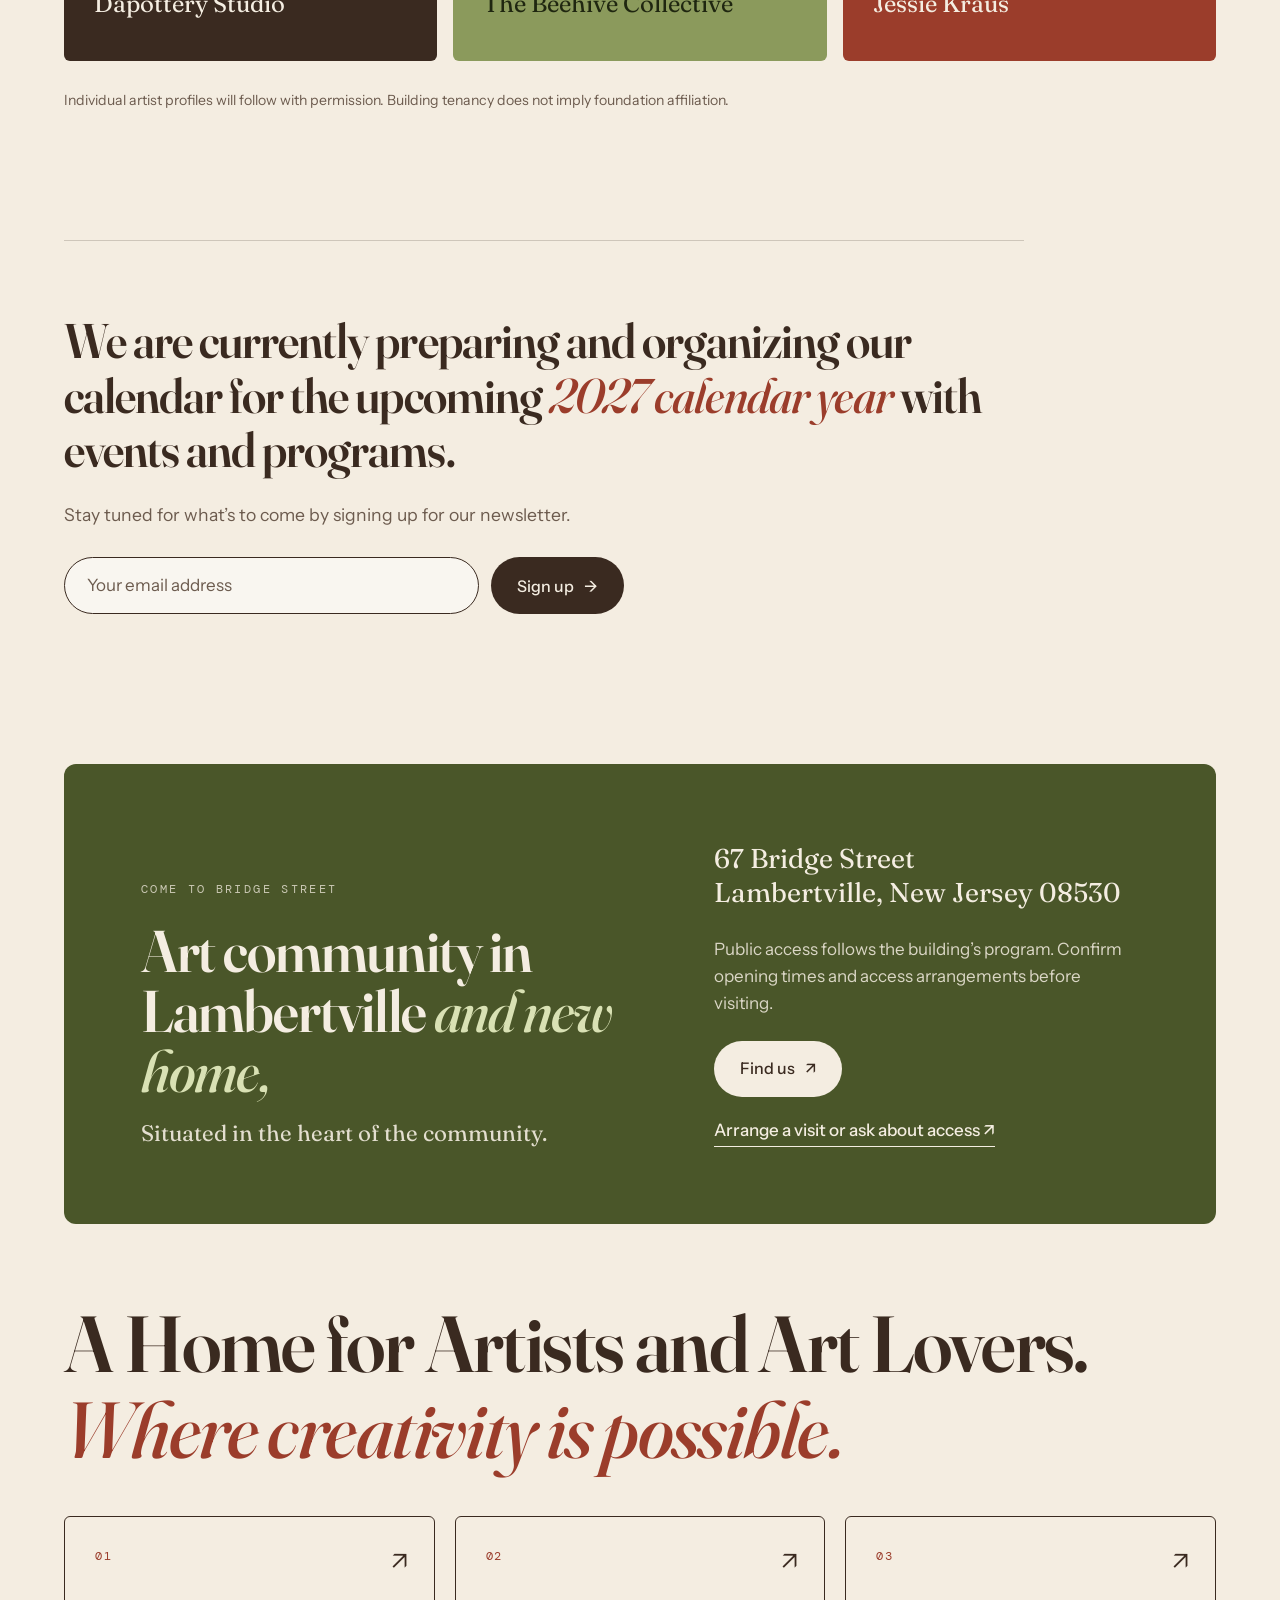
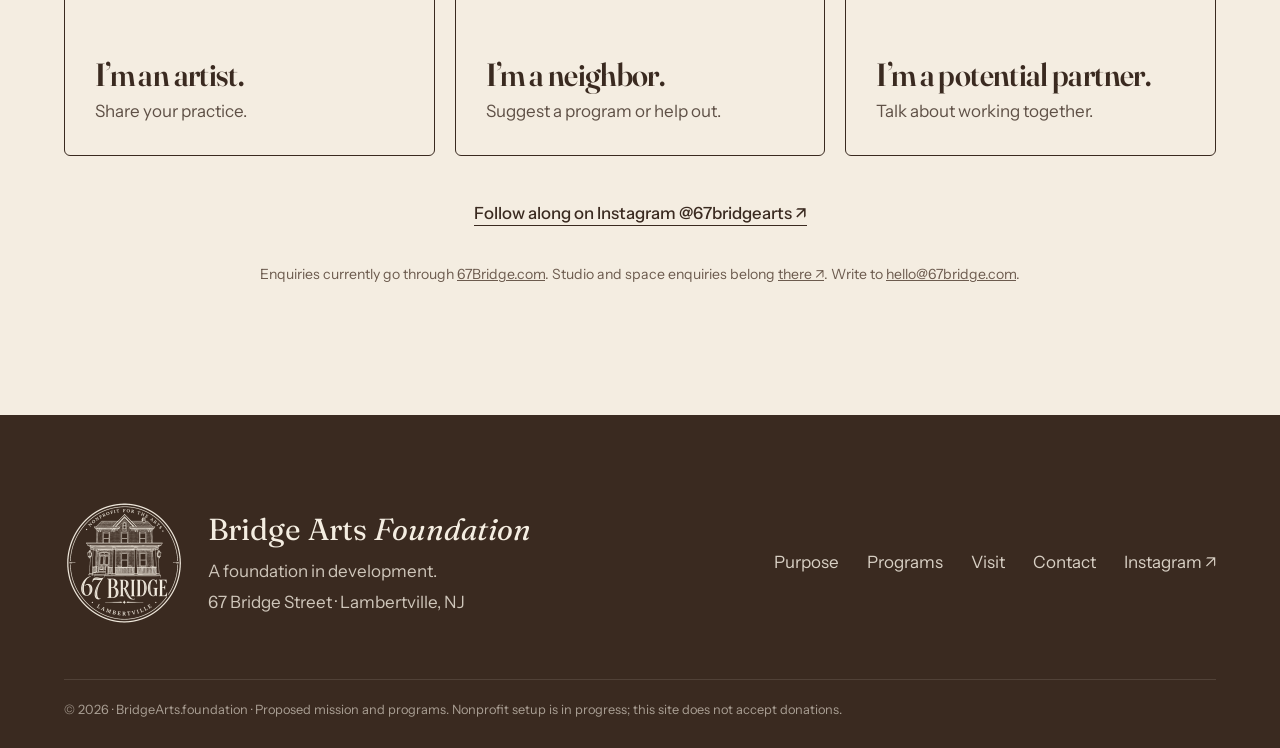
==== commit 2ee50fdf: "Updates" ====
--- a/index.html
+++ b/index.html
@@ -213,11 +213,7 @@
   </div>
 
   <div class="contact" id="contact">
-    <div class="section-head">
-      <p class="eyebrow">Build it with us</p>
-      <h2>Your idea could <em>start here.</em></h2>
-      <p class="muted">Be here at the beginning.</p>
-    </div>
+    <h2 class="contact-title">A Home for Artists and Art Lovers.<br><em>Where creativity is possible.</em></h2>
     <div class="roles">
       <a class="role" href="mailto:hello@67bridge.com?subject=I%27m%20an%20artist">
         <span class="num">01</span><h3>I’m an artist.</h3><p>Share your practice.</p><span class="arrow" aria-hidden="true">↗</span>
--- a/styles.css
+++ b/styles.css
@@ -192,7 +192,8 @@
 
 /* Visit + contact, combined */
 .visit-sub{font-family:var(--display);font-size:1.4rem;line-height:1.25;margin:18px 0 0;opacity:.9}
-.contact{margin-top:clamp(40px,5vw,64px)}
+.contact{margin-top:clamp(48px,6vw,80px)}
+.contact-title{font-size:clamp(1.9rem,3.6vw,2.9rem);line-height:1.08;max-width:none;margin-bottom:clamp(28px,4vw,44px)}
 
 /* Reveal */
 .reveal{opacity:0;transform:translateY(18px);transition:opacity .7s ease,transform .7s ease}
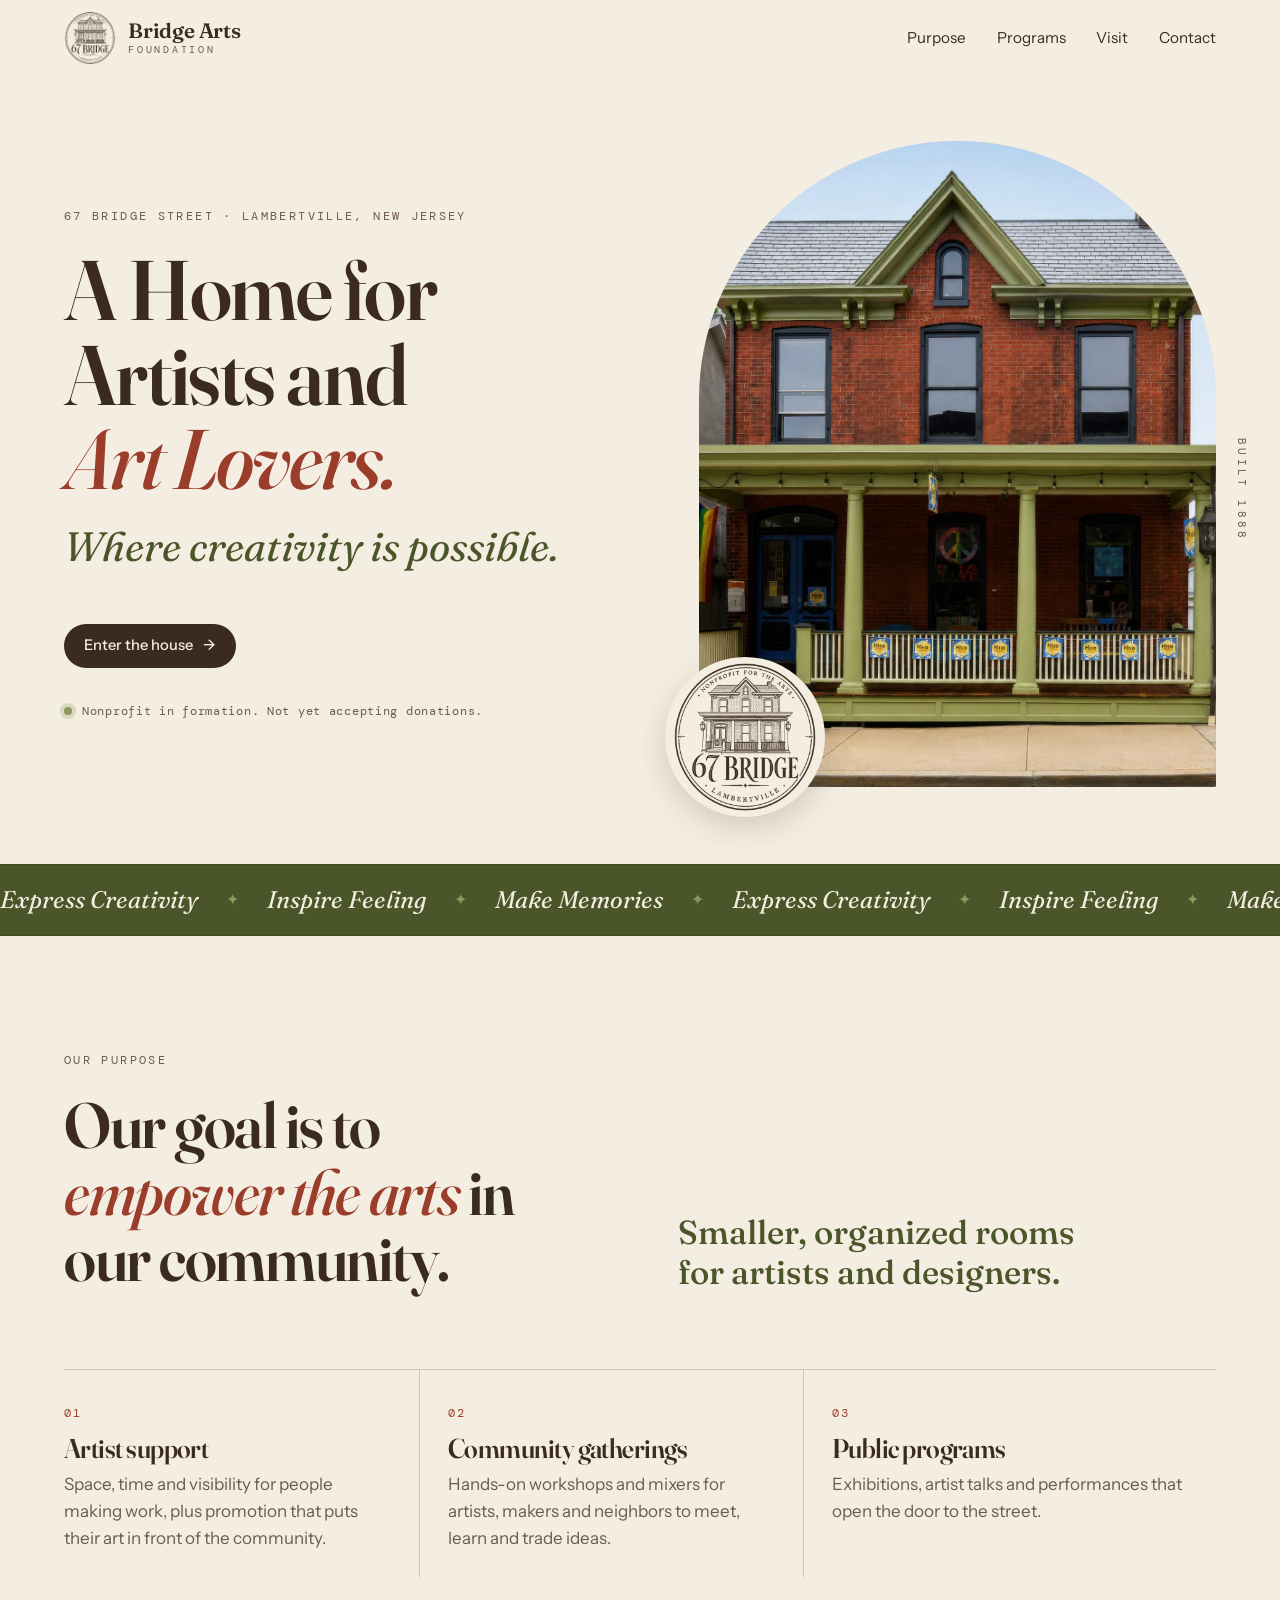
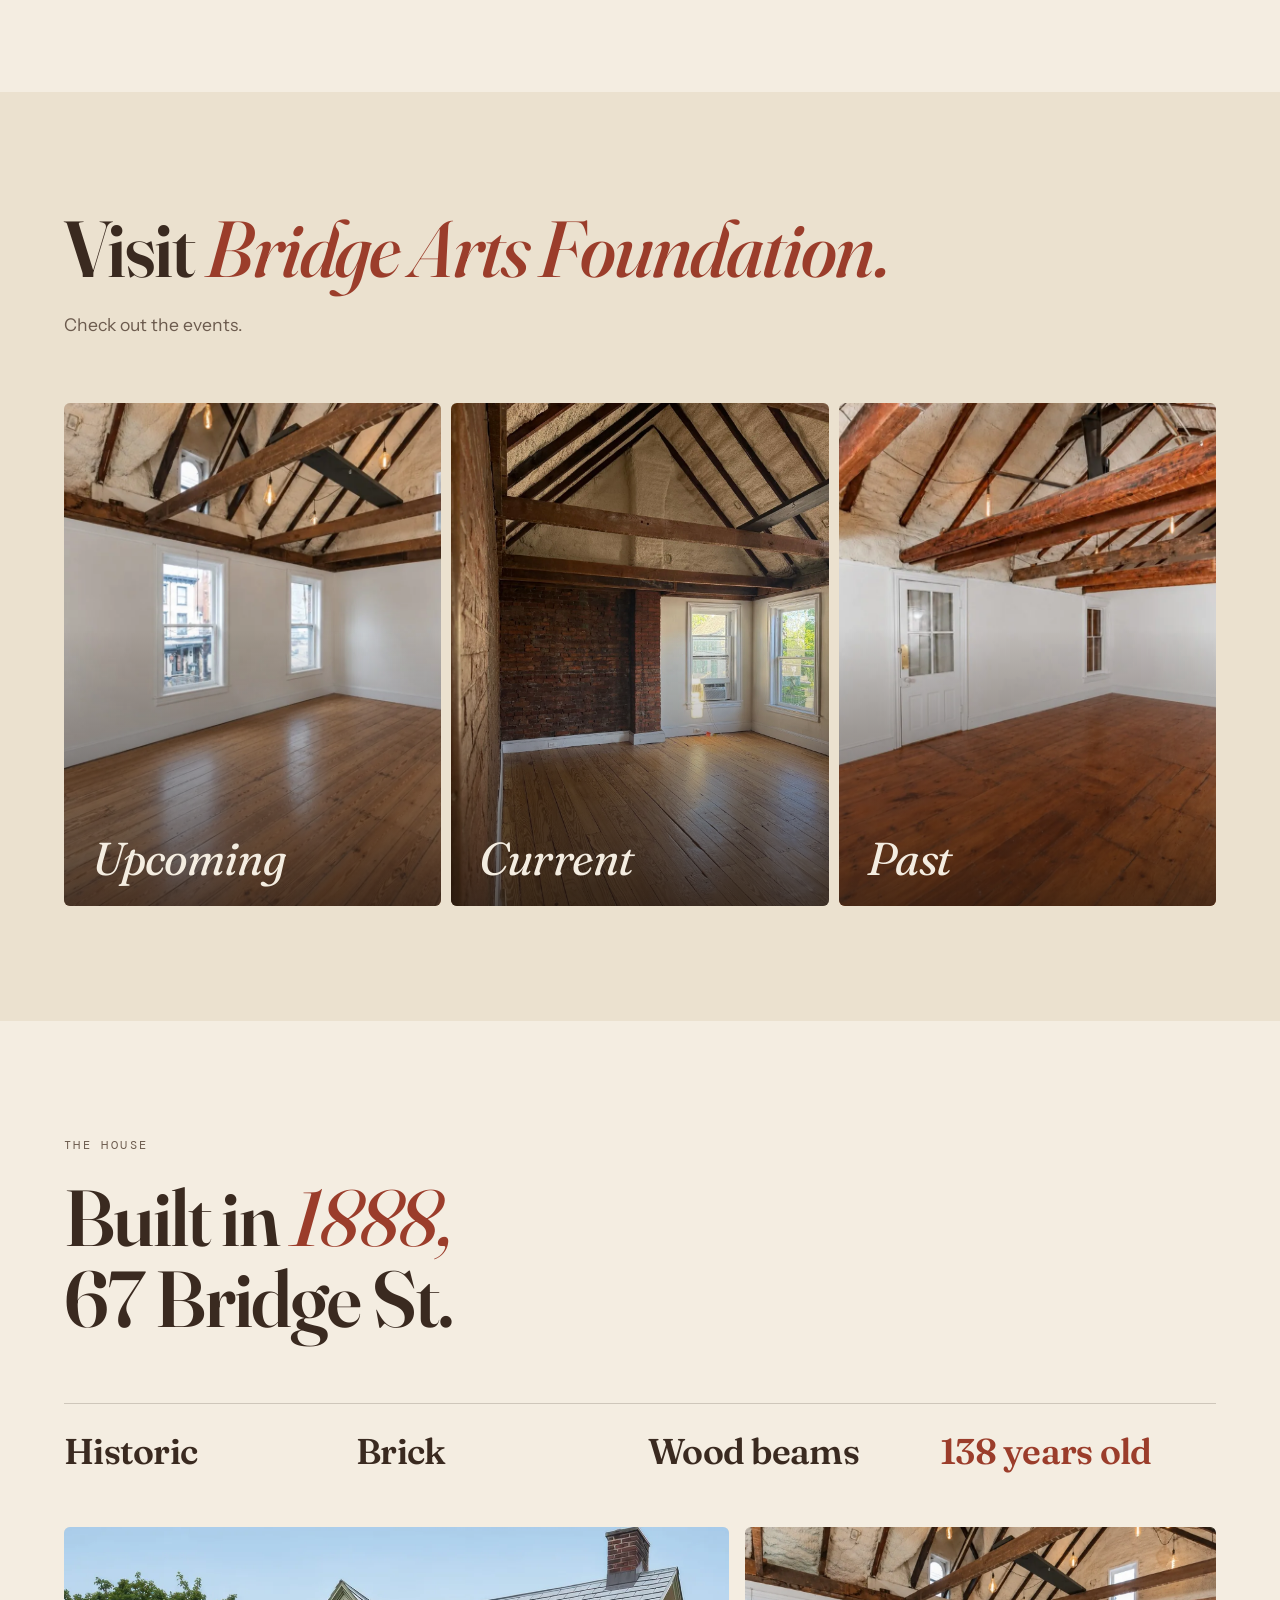
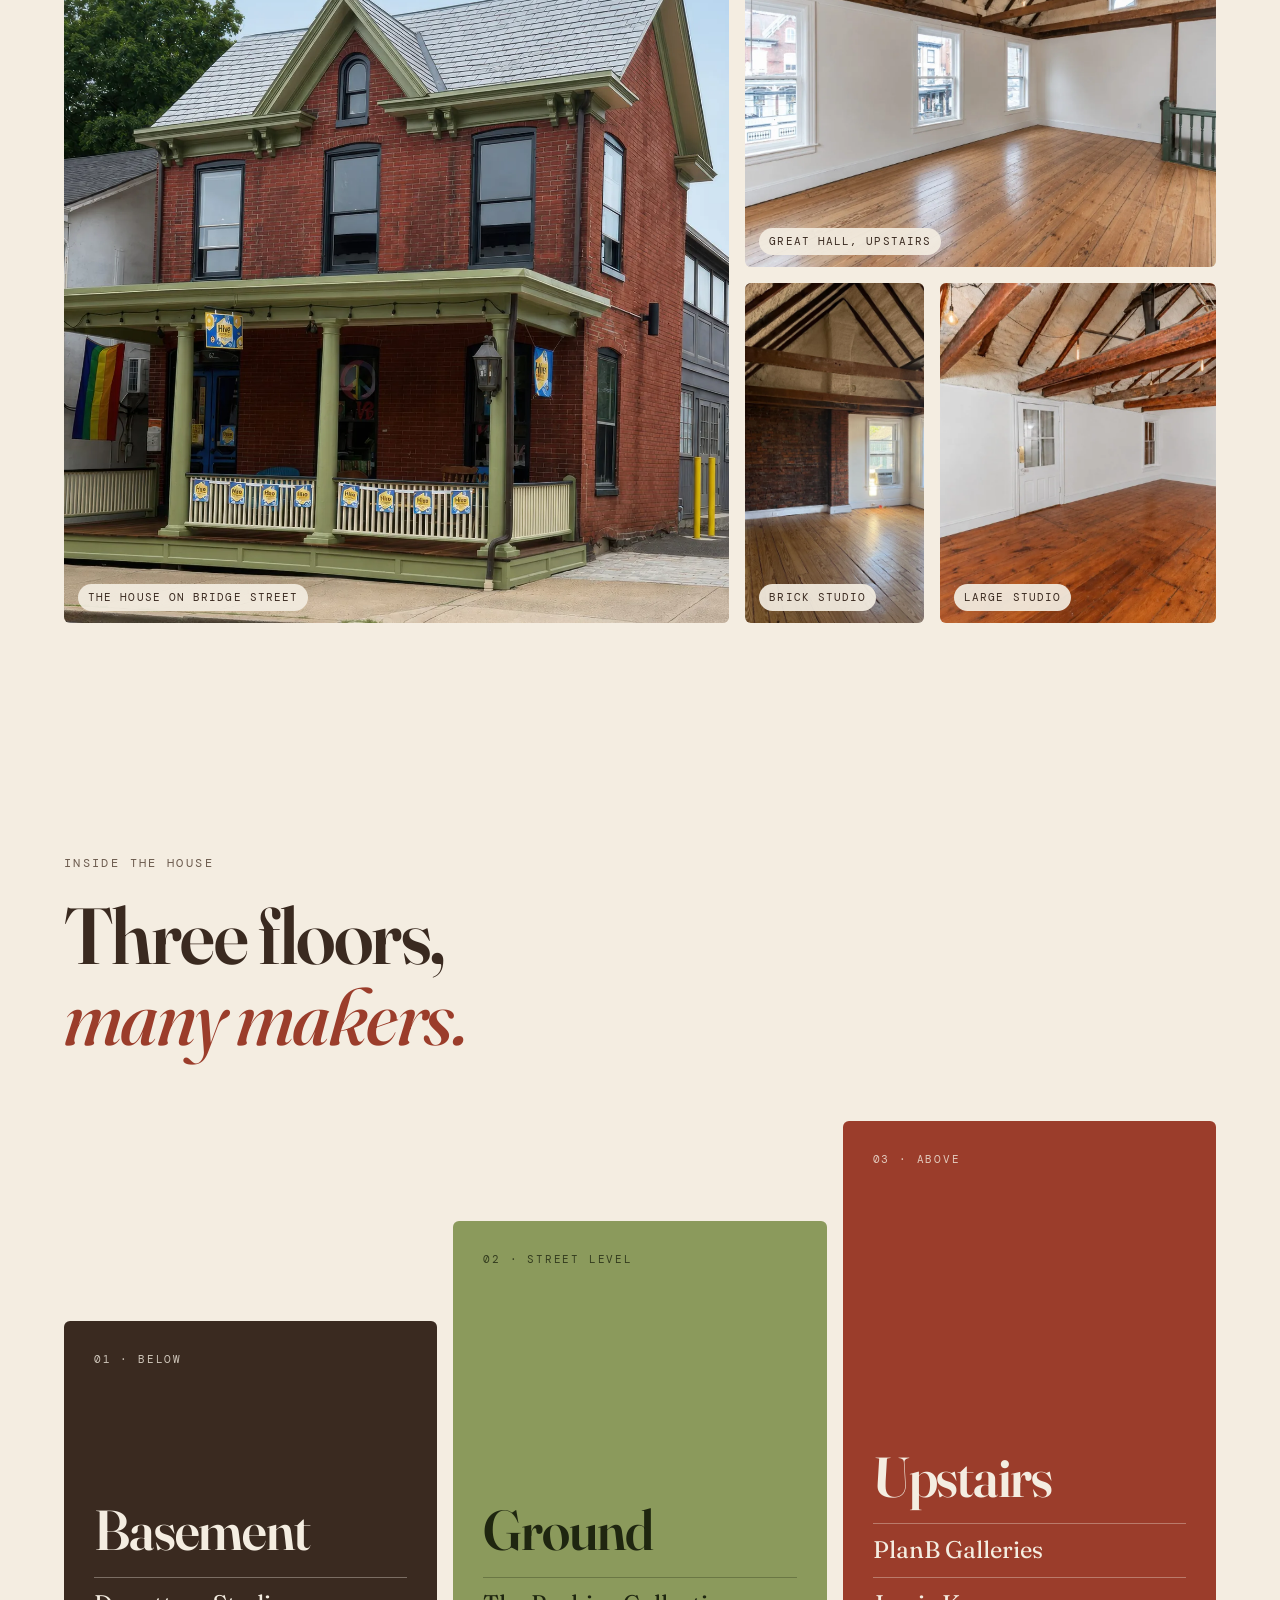
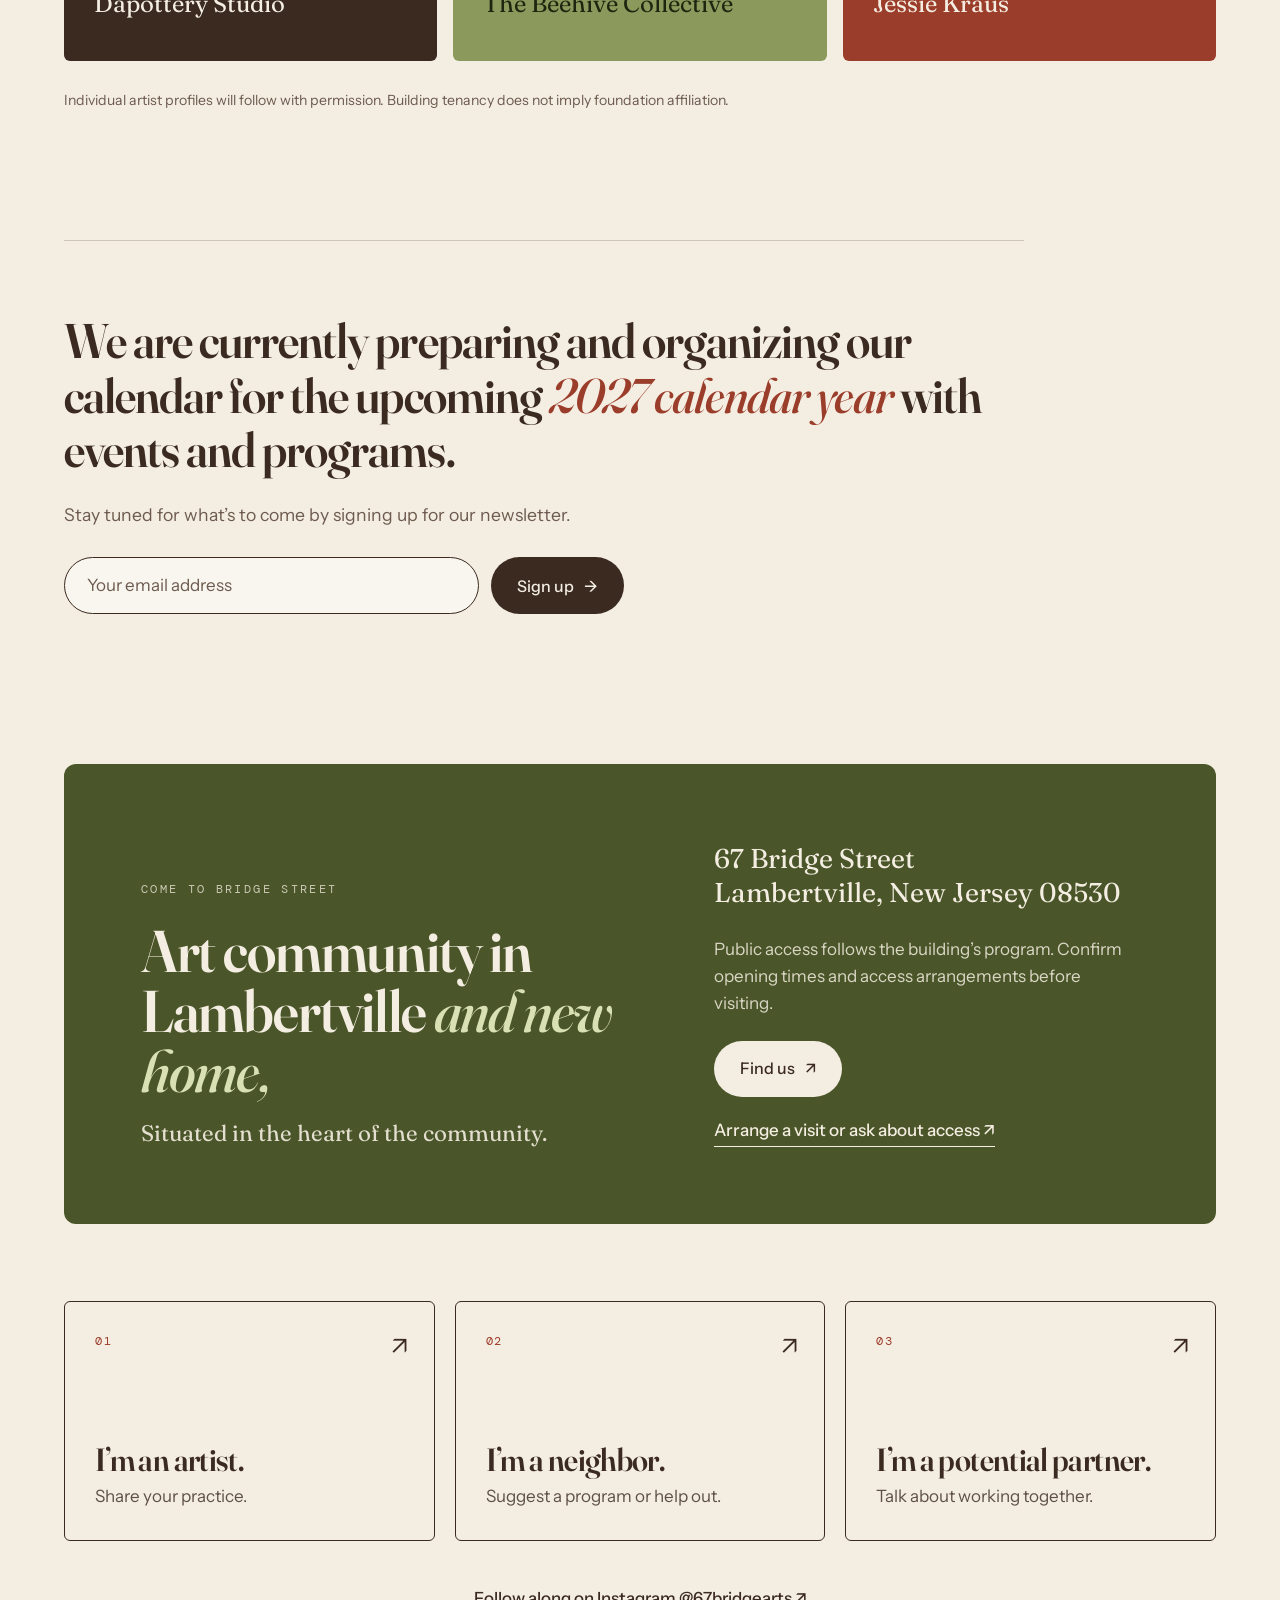
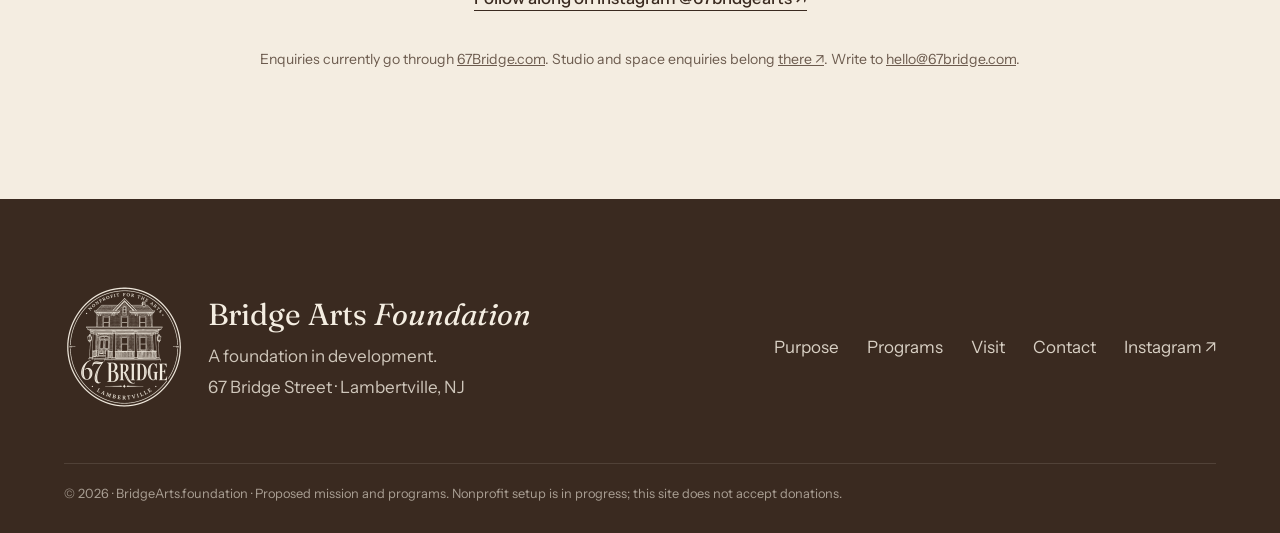
==== commit 42e174ff: "Fix" ====
--- a/index.html
+++ b/index.html
@@ -3,7 +3,7 @@
 <head>
 <meta charset="utf-8">
 <meta name="viewport" content="width=device-width, initial-scale=1">
-<title>Bridge Arts Foundation — A home for art in Lambertville, NJ</title>
+<title>Bridge Arts Foundation — A home for artists and art lovers in Lambertville, NJ</title>
 <meta name="description" content="Bridge Arts Foundation is taking shape at 67 Bridge Street in Lambertville, New Jersey: an 1888 brick house with working artists inside, and a foundation being built to open it to more people.">
 <meta name="theme-color" content="#f4ede1">
 <link rel="canonical" href="https://bridgearts.foundation/">
@@ -56,7 +56,7 @@
   <nav id="nav" class="nav" aria-label="Main">
     <a href="#purpose">Purpose</a>
     <a href="#programs">Programs</a>
-    <a href="#visit">Visit</a>
+    <a href="#house">Visit</a>
     <a href="#contact">Contact</a>
   </nav>
 </header>
@@ -67,8 +67,8 @@
 <section class="hero">
   <div class="hero-copy">
     <p class="eyebrow">67 Bridge Street · Lambertville, New Jersey</p>
-    <h1>Home<br>for <em>art.</em></h1>
-    <p class="hero-sub">All creativity is possible.</p>
+    <h1>A Home for<br>Artists and<br><em>Art Lovers.</em></h1>
+    <p class="hero-sub">Where creativity is possible.</p>
     <div class="actions">
       <a class="btn btn-small" href="#house">Enter the house <span aria-hidden="true">→</span></a>
     </div>
@@ -196,7 +196,7 @@
 
 <!-- VISIT + CONTACT (one combined section) -->
 <section class="section visit" id="visit">
-  <div class="visit-card">
+  <div class="visit-card" id="contact">
     <div>
       <p class="eyebrow light">Come to Bridge Street</p>
       <h2>Art community in Lambertville <em>and new home,</em></h2>
@@ -212,8 +212,7 @@
     </div>
   </div>
 
-  <div class="contact" id="contact">
-    <h2 class="contact-title">A Home for Artists and Art Lovers.<br><em>Where creativity is possible.</em></h2>
+  <div class="contact">
     <div class="roles">
       <a class="role" href="mailto:hello@67bridge.com?subject=I%27m%20an%20artist">
         <span class="num">01</span><h3>I’m an artist.</h3><p>Share your practice.</p><span class="arrow" aria-hidden="true">↗</span>
@@ -243,7 +242,7 @@
       </div>
     </div>
     <nav class="footer-nav" aria-label="Footer">
-      <a href="#purpose">Purpose</a><a href="#programs">Programs</a><a href="#visit">Visit</a><a href="#contact">Contact</a>
+      <a href="#purpose">Purpose</a><a href="#programs">Programs</a><a href="#house">Visit</a><a href="#contact">Contact</a>
       <a href="https://www.instagram.com/67bridgearts/" rel="noopener me" target="_blank">Instagram ↗</a>
     </nav>
   </div>
--- a/styles.css
+++ b/styles.css
@@ -58,7 +58,7 @@
 
 /* Hero */
 .hero{max-width:var(--max);margin:0 auto;padding:clamp(28px,5vw,64px) var(--gutter) clamp(40px,6vw,88px);display:grid;grid-template-columns:1.05fr .95fr;gap:clamp(28px,5vw,72px);align-items:center}
-.hero h1{font-size:clamp(4rem,10.5vw,9rem);color:var(--ink)}
+.hero h1{font-size:clamp(3rem,6.6vw,6rem);line-height:1;color:var(--ink)}
 .hero h1 em{color:var(--brick)}
 .hero-sub{font-family:var(--display);font-style:italic;font-size:clamp(1.6rem,3.2vw,2.6rem);color:var(--moss);margin:.3em 0 1.1em;font-weight:400}
 .lede{font-size:1.2rem;max-width:34ch;margin-bottom:1.6em}
@@ -193,7 +193,6 @@
 /* Visit + contact, combined */
 .visit-sub{font-family:var(--display);font-size:1.4rem;line-height:1.25;margin:18px 0 0;opacity:.9}
 .contact{margin-top:clamp(48px,6vw,80px)}
-.contact-title{font-size:clamp(1.9rem,3.6vw,2.9rem);line-height:1.08;max-width:none;margin-bottom:clamp(28px,4vw,44px)}
 
 /* Reveal */
 .reveal{opacity:0;transform:translateY(18px);transition:opacity .7s ease,transform .7s ease}
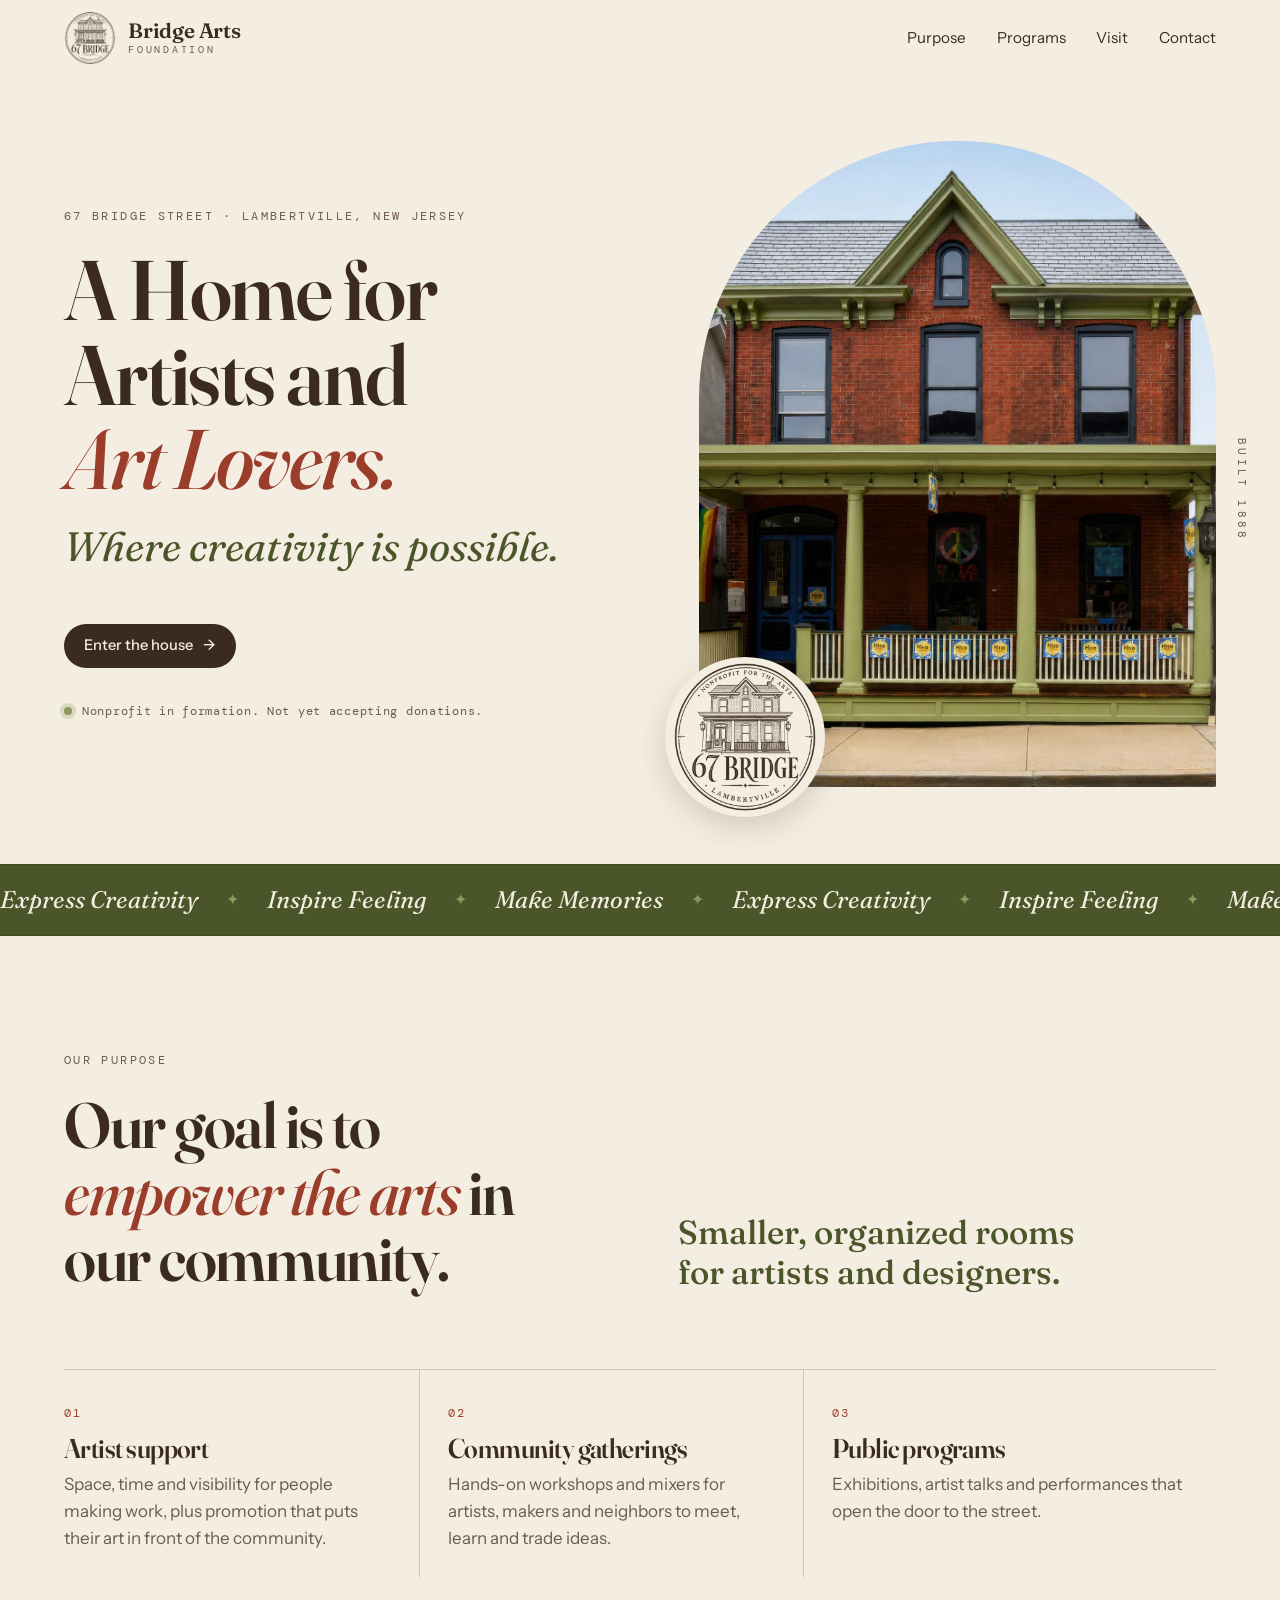
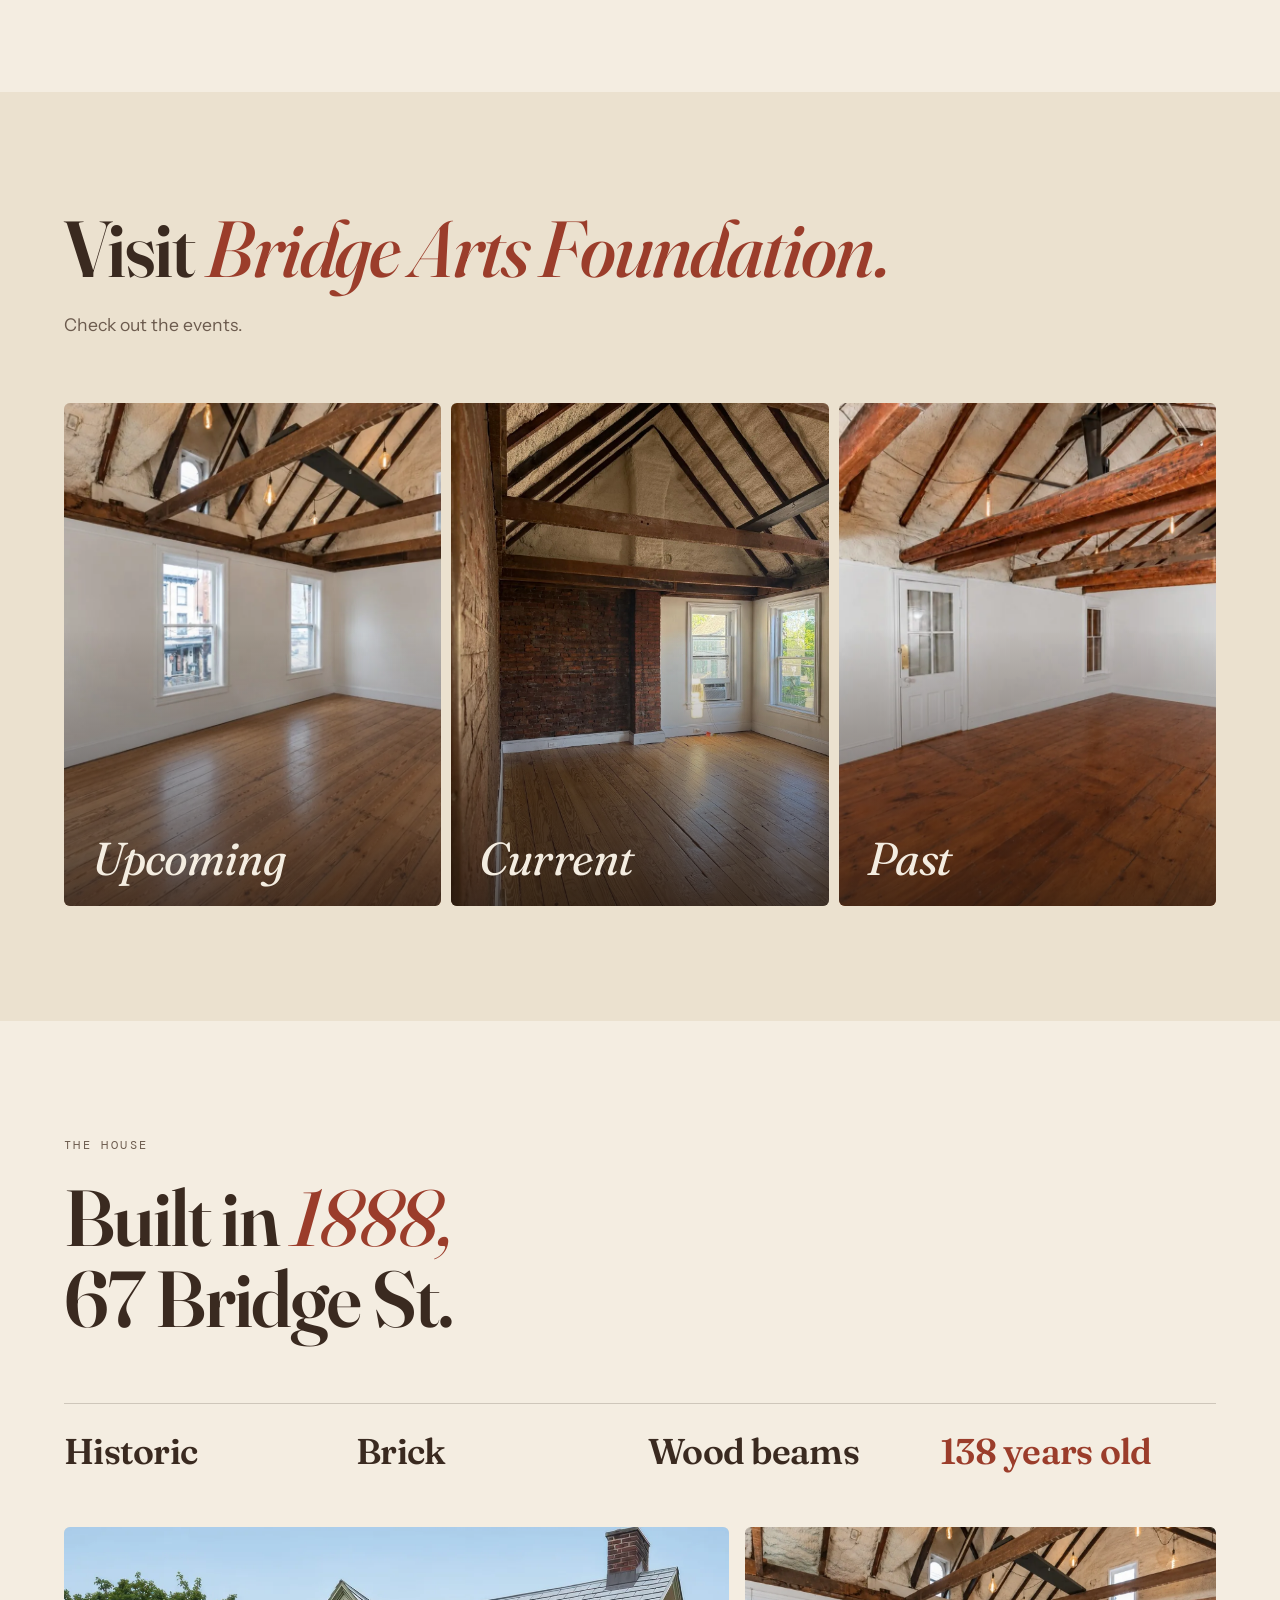
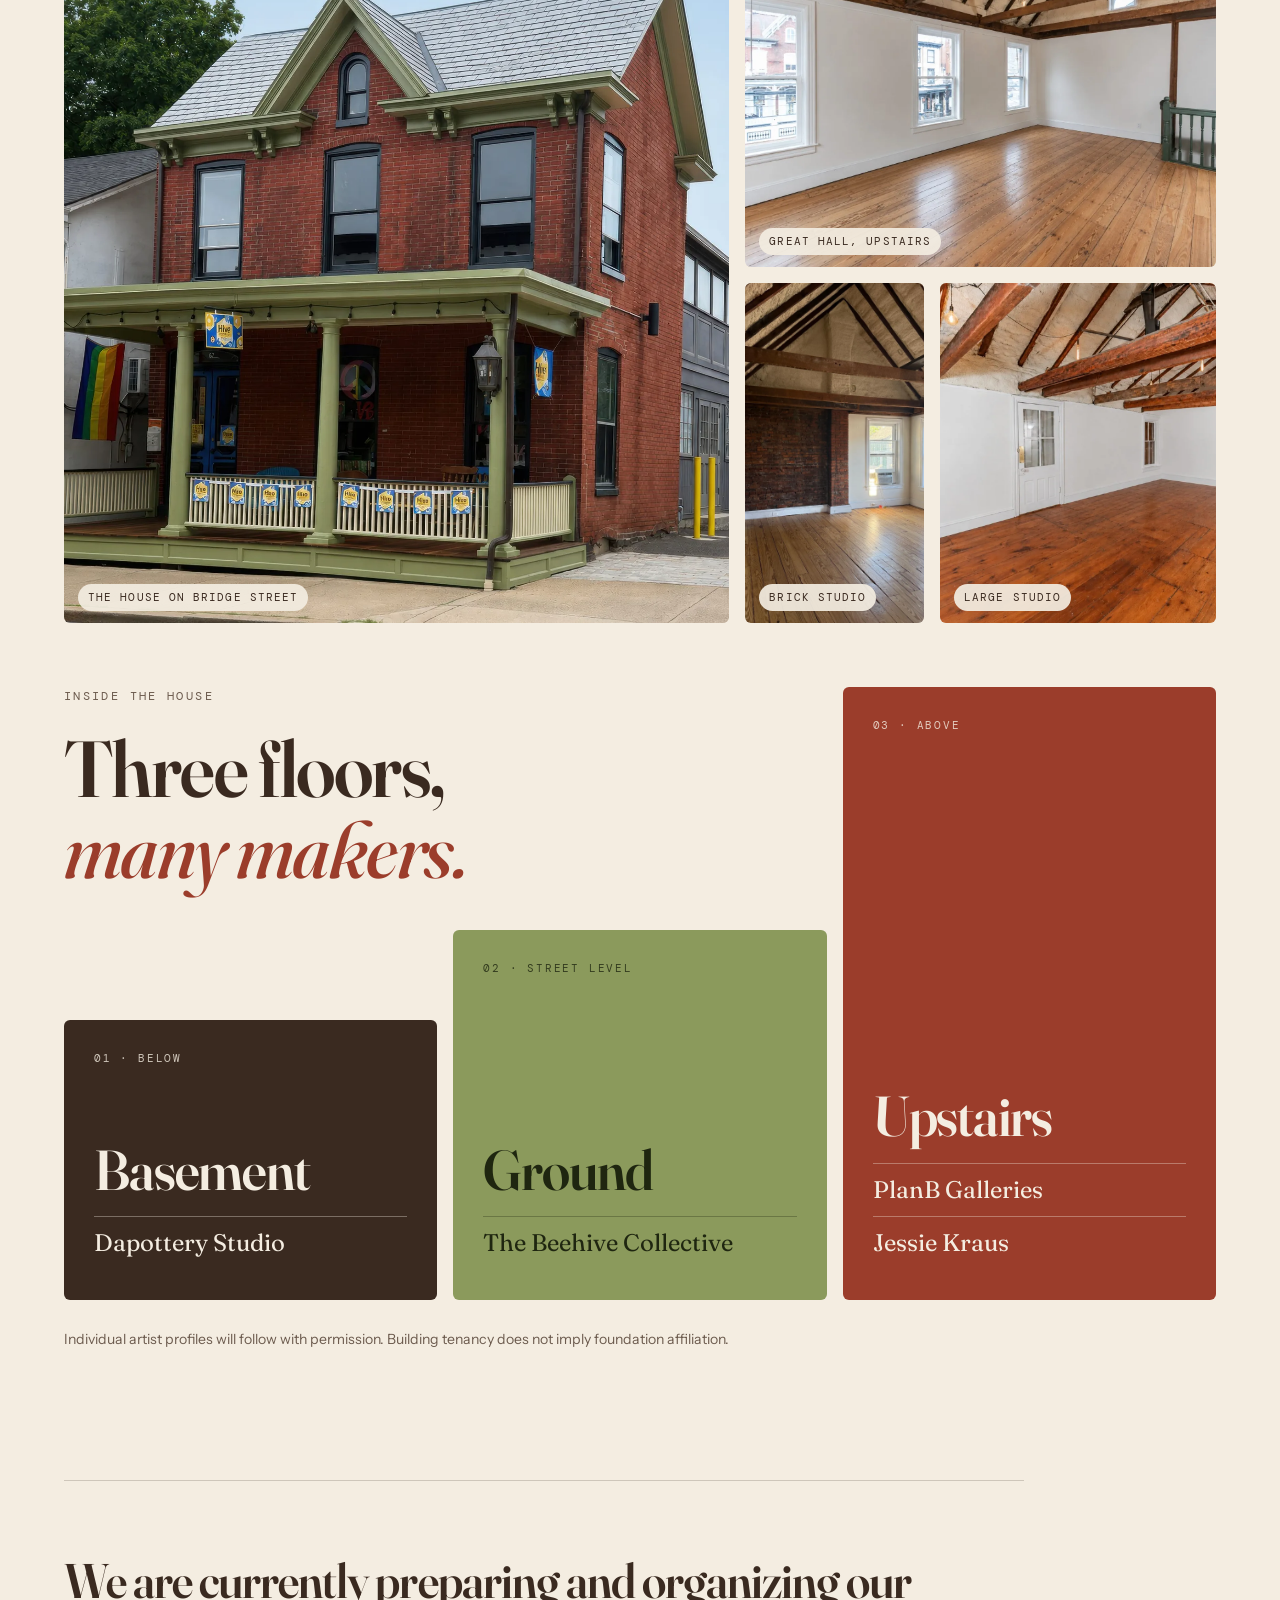
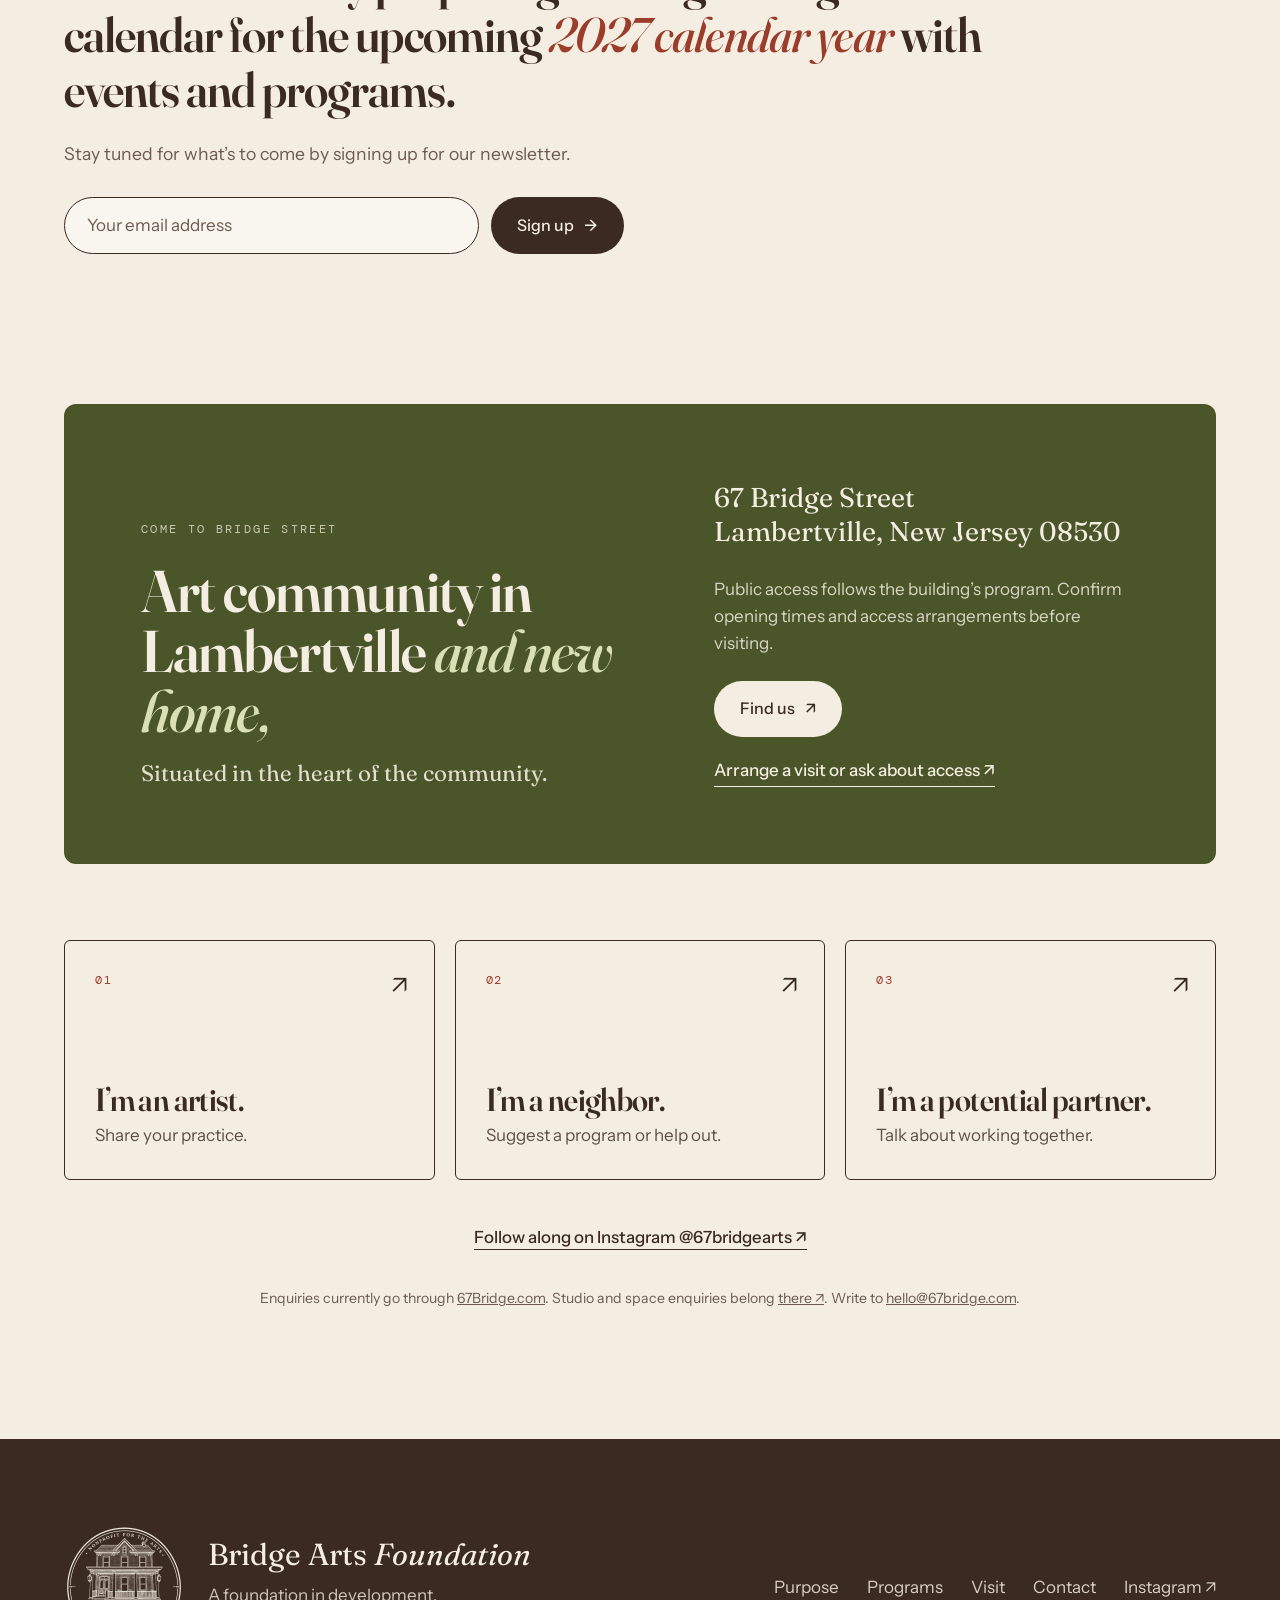
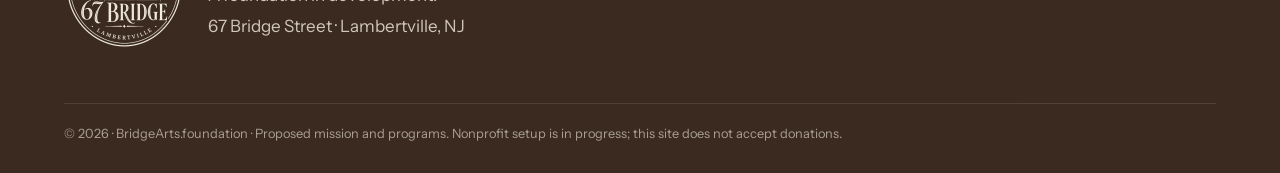
==== commit aafead7f: "layout update" ====
--- a/index.html
+++ b/index.html
@@ -150,11 +150,11 @@
 
 <!-- FLOORS -->
 <section class="section community" id="community">
-  <div class="section-head">
-    <p class="eyebrow">Inside the house</p>
-    <h2>Three floors,<br><em>many makers.</em></h2>
-  </div>
   <div class="floors">
+    <div class="floors-head">
+      <p class="eyebrow">Inside the house</p>
+      <h2>Three floors,<br><em>many makers.</em></h2>
+    </div>
     <article class="floor floor-basement">
       <p class="tag">01 · Below</p>
       <div>
--- a/styles.css
+++ b/styles.css
@@ -112,6 +112,8 @@
 .m-d img{object-position:35% 50%}
 
 /* Floors */
+.house{padding-bottom:clamp(40px,5vw,64px)}
+.community{padding-top:0}
 
 
 /* Visit */
@@ -167,11 +169,16 @@
 .stats li:last-child{color:var(--brick)}
 
 /* Floors: a stepped stack that rises with the building */
-.floors{display:grid;grid-template-columns:repeat(3,1fr);gap:16px;align-items:end;margin-bottom:28px}
+.floors{display:grid;grid-template-columns:repeat(3,1fr);grid-template-rows:auto auto;gap:16px;margin-bottom:28px}
+.floors-head{grid-column:1/3;grid-row:1;align-self:start;padding-bottom:clamp(8px,2vw,24px)}
+.floors-head .eyebrow{margin-bottom:22px}
+.floor-basement{grid-column:1;grid-row:2;align-self:end}
+.floor-ground{grid-column:2;grid-row:2;align-self:end}
+.floor-upstairs{grid-column:3;grid-row:1/3}
 .floor{display:flex;flex-direction:column;justify-content:space-between;gap:48px;padding:30px;border-radius:var(--radius)}
-.floor-basement{background:var(--ink);color:var(--paper);min-height:340px}
-.floor-ground{background:var(--sage);color:#1f2610;min-height:440px}
-.floor-upstairs{background:var(--brick);color:var(--paper);min-height:540px}
+.floor-basement{background:var(--ink);color:var(--paper);min-height:280px}
+.floor-ground{background:var(--sage);color:#1f2610;min-height:370px}
+.floor-upstairs{background:var(--brick);color:var(--paper);min-height:460px}
 .floor .tag{font-family:var(--mono);font-size:.7rem;letter-spacing:.16em;text-transform:uppercase;opacity:.8;margin:0}
 .floor h3{font-size:clamp(2.6rem,4.4vw,3.8rem)}
 .tenants{list-style:none;margin:18px 0 0;padding:0}
@@ -209,7 +216,8 @@
   .pillars{grid-template-columns:1fr}
   .pillars li{border-right:0;margin-right:0;border-bottom:1px solid var(--line);padding:24px 0}
   .stats{grid-template-columns:1fr 1fr;row-gap:20px}
-  .floors{grid-template-columns:1fr;align-items:stretch}
+  .floors{grid-template-columns:1fr;grid-template-rows:none}
+  .floors-head,.floor-basement,.floor-ground,.floor-upstairs{grid-column:1;grid-row:auto;align-self:stretch}
   .floor-basement,.floor-ground,.floor-upstairs{min-height:260px}
   .visit-card{grid-template-columns:1fr}
 }
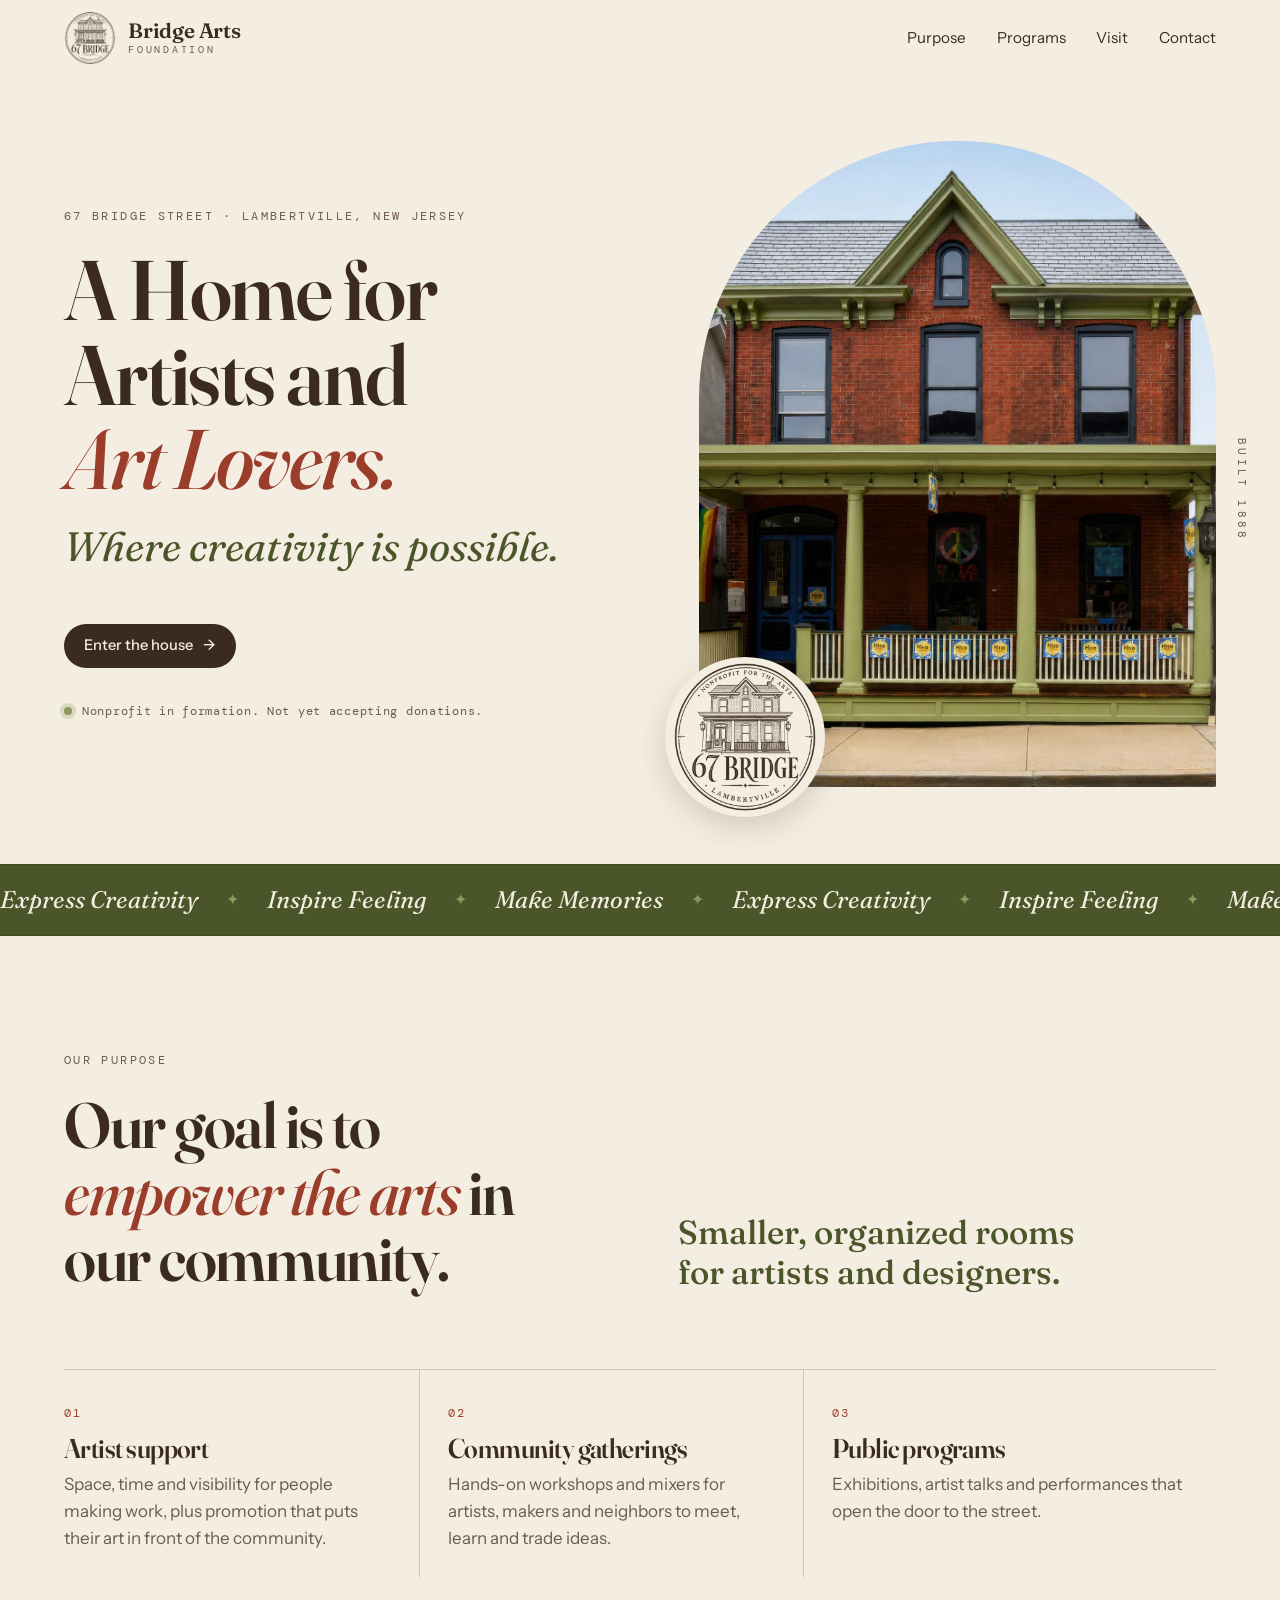
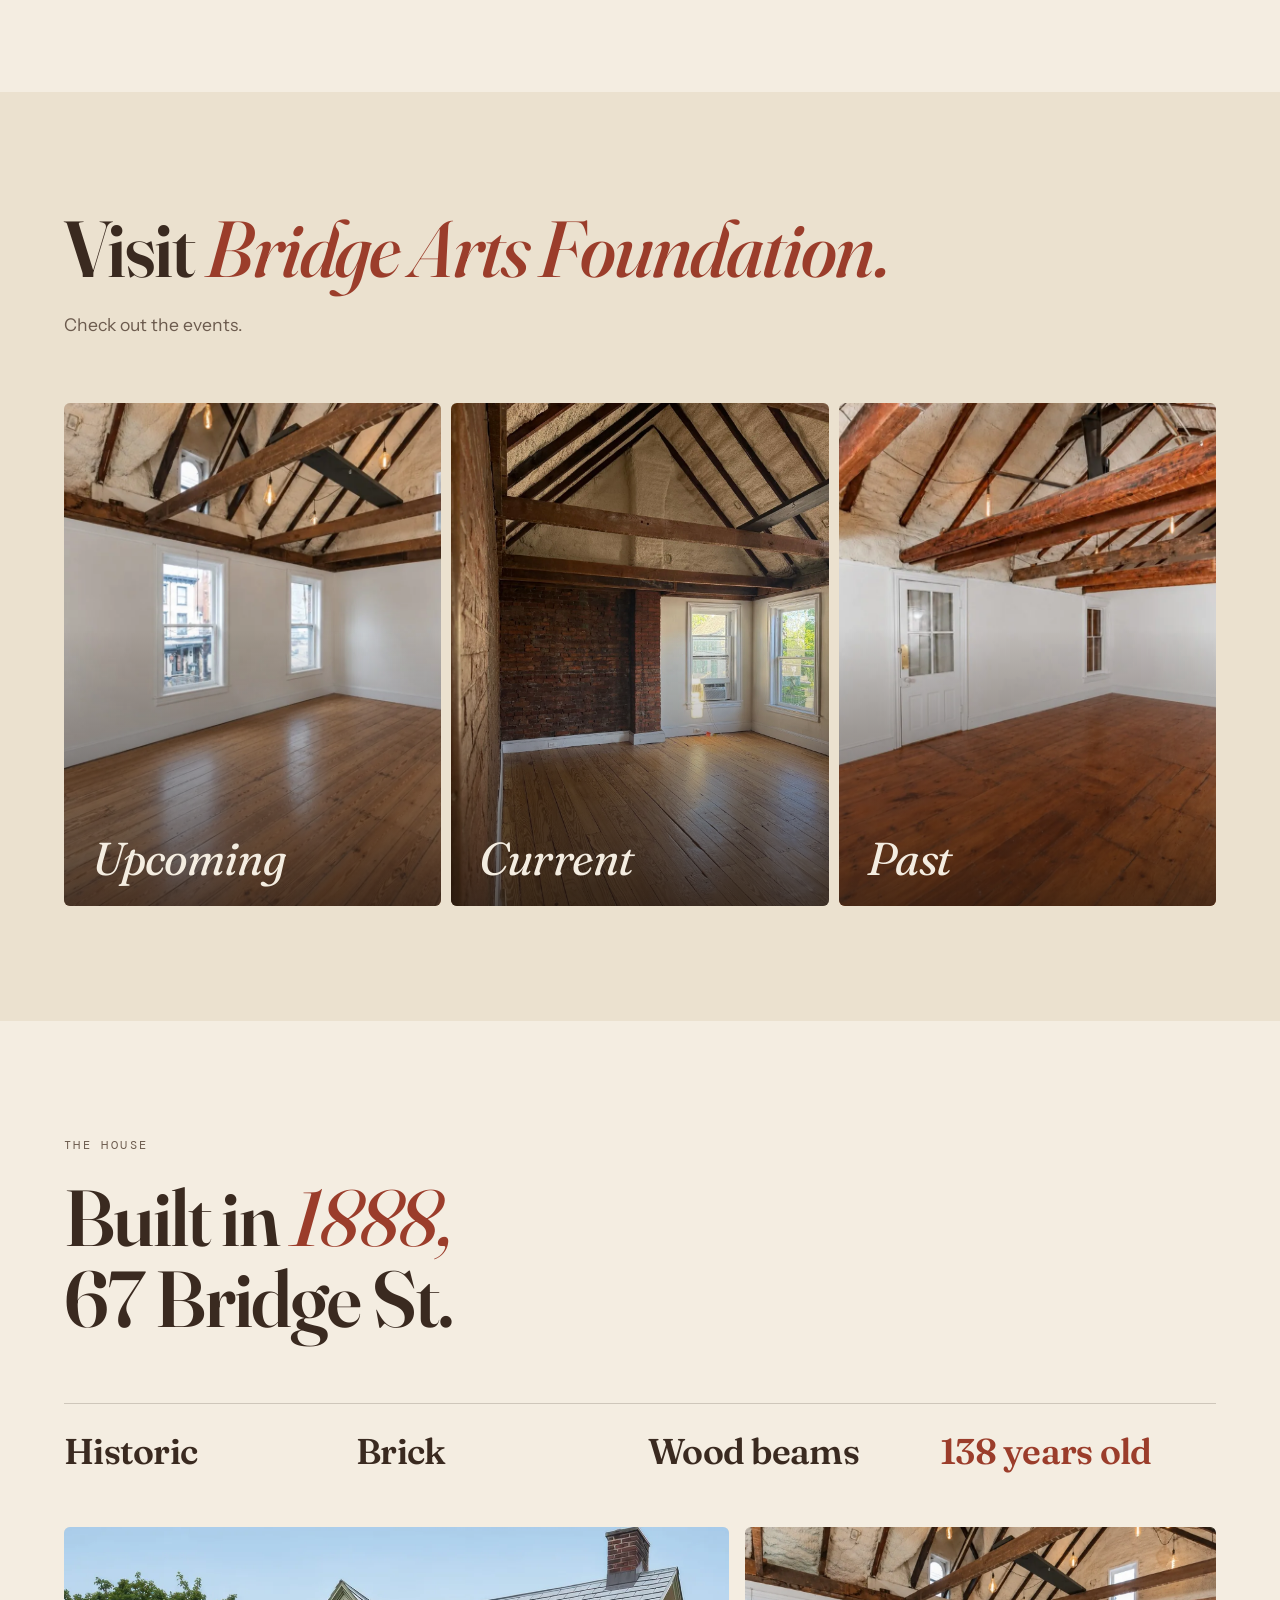
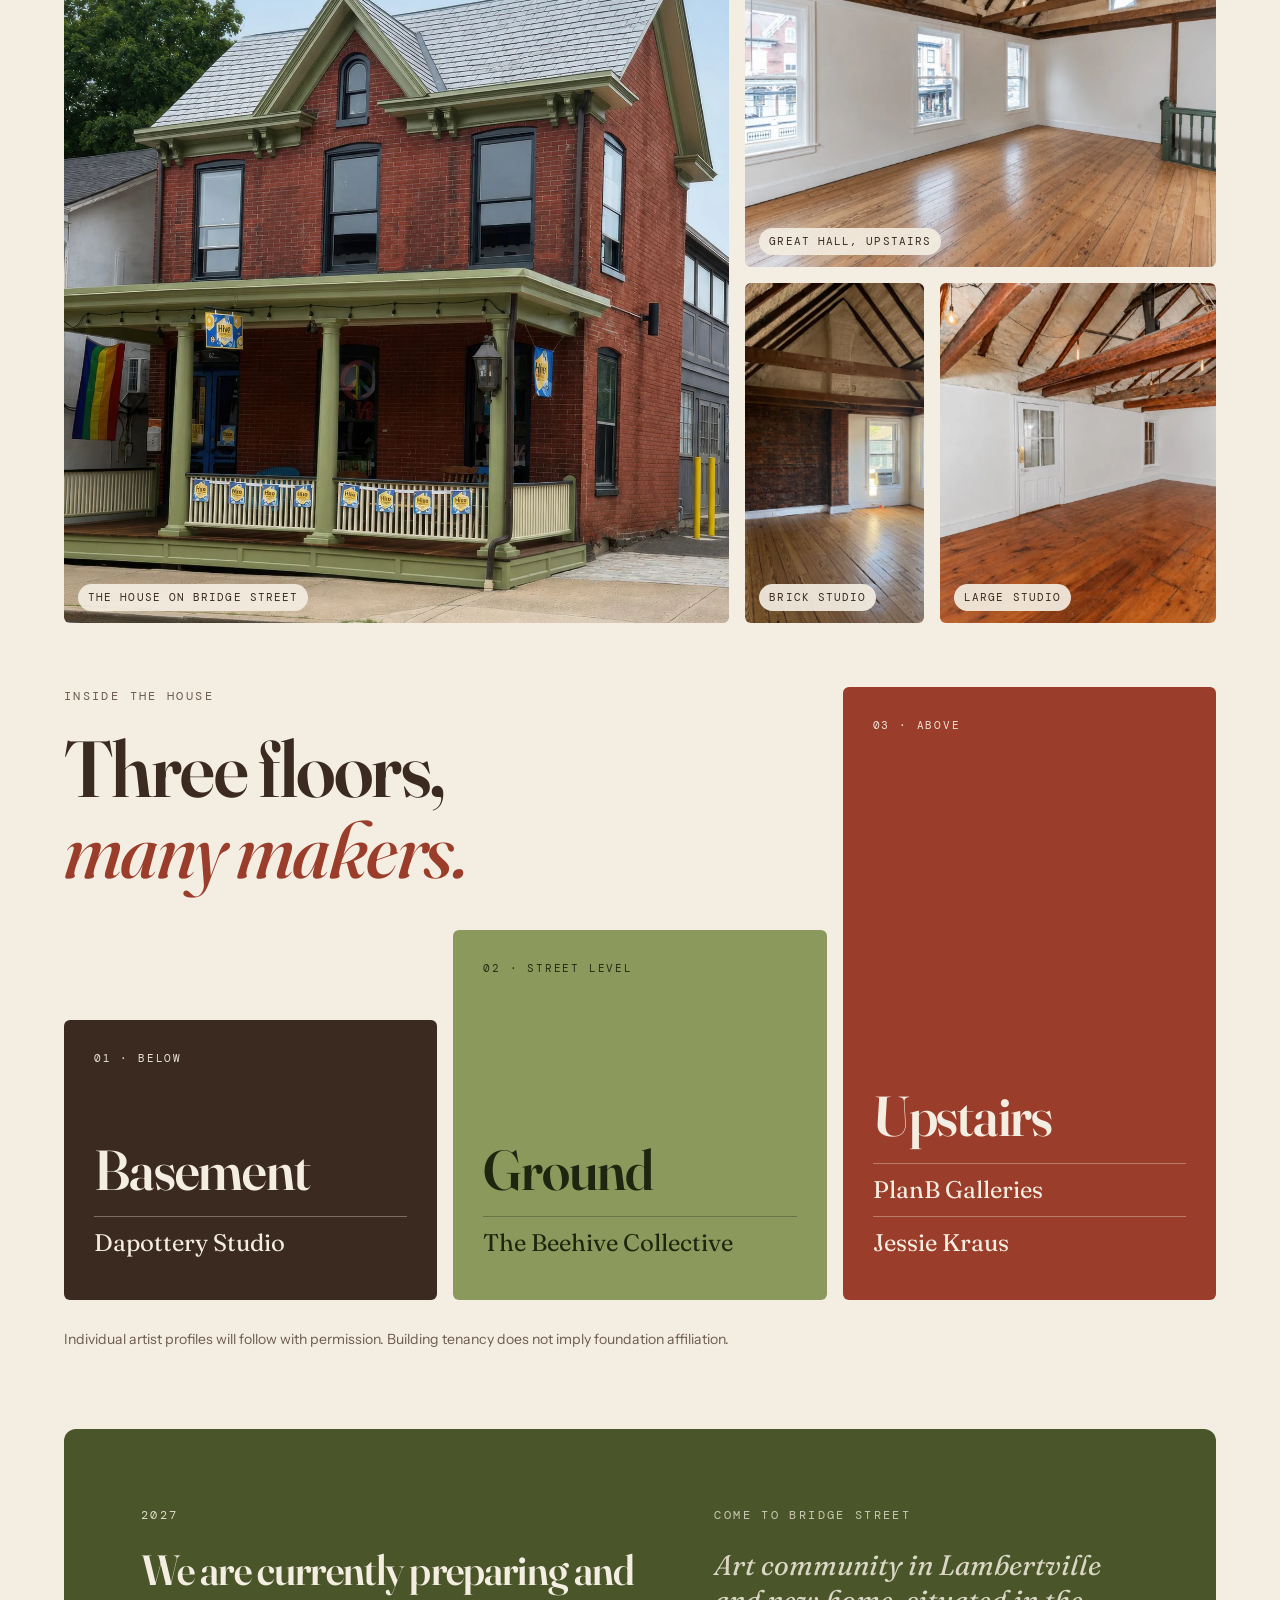
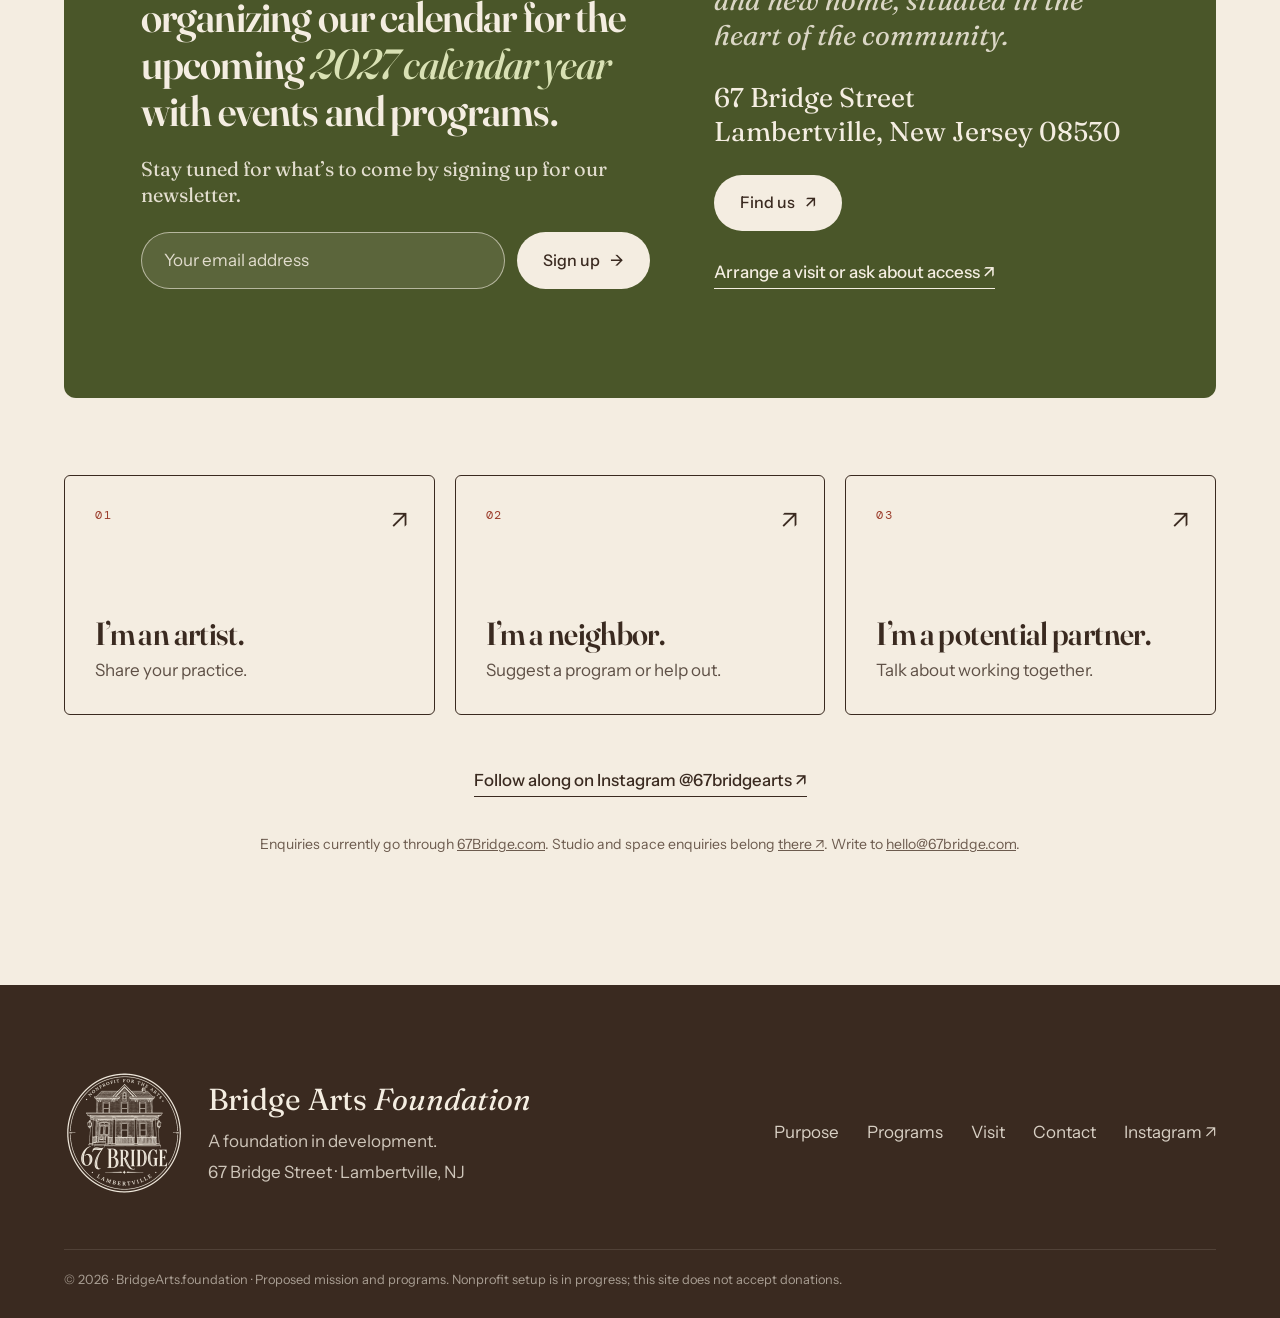
==== commit b2d3ac17: "Update" ====
--- a/index.html
+++ b/index.html
@@ -4,7 +4,7 @@
 <meta charset="utf-8">
 <meta name="viewport" content="width=device-width, initial-scale=1">
 <title>Bridge Arts Foundation — A home for artists and art lovers in Lambertville, NJ</title>
-<meta name="description" content="Bridge Arts Foundation is taking shape at 67 Bridge Street in Lambertville, New Jersey: an 1888 brick house with working artists inside, and a foundation being built to open it to more people.">
+<meta name="description" content="A home for artists and art lovers at 67 Bridge Street in Lambertville, New Jersey. An 1888 brick house with working artists inside and a foundation taking shape to empower the arts in our community.">
 <meta name="theme-color" content="#f4ede1">
 <link rel="canonical" href="https://bridgearts.foundation/">
 <link rel="icon" href="assets/favicon.png" type="image/png">
@@ -12,12 +12,14 @@
 
 <meta property="og:type" content="website">
 <meta property="og:site_name" content="Bridge Arts Foundation">
-<meta property="og:title" content="Bridge Arts Foundation — A home for art">
+<meta property="og:title" content="Bridge Arts Foundation — A home for artists and art lovers">
 <meta property="og:description" content="An 1888 brick house on Bridge Street in Lambertville, NJ, and a foundation being built to bring more people into the conversation.">
 <meta property="og:url" content="https://bridgearts.foundation/">
 <meta property="og:image" content="https://bridgearts.foundation/assets/og-image.jpg">
 <meta property="og:image:alt" content="The red brick house at 67 Bridge Street with a green porch">
 <meta name="twitter:card" content="summary_large_image">
+<meta name="twitter:title" content="Bridge Arts Foundation — A home for artists and art lovers">
+<meta name="twitter:description" content="An 1888 brick house at 67 Bridge Street in Lambertville, NJ, where creativity is possible.">
 
 <link rel="preconnect" href="https://fonts.googleapis.com">
 <link rel="preconnect" href="https://fonts.gstatic.com" crossorigin>
@@ -122,9 +124,9 @@
   </div>
   <div class="events">
     <!-- Placeholder photos: swap for real event images -->
-    <figure class="event"><img loading="lazy" src="assets/great-hall.webp" width="1400" height="1050" alt="Upcoming events (placeholder image)"><figcaption>Upcoming</figcaption></figure>
-    <figure class="event"><img loading="lazy" src="assets/brick-studio.webp" width="1200" height="1600" alt="Current events (placeholder image)"><figcaption>Current</figcaption></figure>
-    <figure class="event"><img loading="lazy" src="assets/large-studio.webp" width="1400" height="1050" alt="Past events (placeholder image)"><figcaption>Past</figcaption></figure>
+    <figure class="event"><img loading="lazy" decoding="async" src="assets/great-hall.webp" width="1400" height="1050" alt="A bright upstairs room with exposed timber beams, a setting for upcoming events"><figcaption>Upcoming</figcaption></figure>
+    <figure class="event"><img loading="lazy" decoding="async" src="assets/brick-studio.webp" width="1200" height="1600" alt="A brick-walled studio room, a setting for current events"><figcaption>Current</figcaption></figure>
+    <figure class="event"><img loading="lazy" decoding="async" src="assets/large-studio.webp" width="1400" height="1050" alt="A large beamed room with a pine floor, a setting for past events"><figcaption>Past</figcaption></figure>
   </div>
 </section>
 
@@ -141,10 +143,10 @@
     <li><span data-years-since="1888">138</span> years old</li>
   </ul>
   <div class="mosaic">
-    <figure class="m-a"><img loading="lazy" src="assets/facade-corner.webp" width="1400" height="1330" alt="The corner of the brick house seen from Bridge Street, with its green porch and the adjoining wing"><figcaption>The house on Bridge Street</figcaption></figure>
-    <figure class="m-b"><img loading="lazy" src="assets/great-hall.webp" width="1400" height="1050" alt="An upstairs room with exposed timber rafters, string lights, tall windows and wide pine floorboards"><figcaption>Great Hall, upstairs</figcaption></figure>
-    <figure class="m-c"><img loading="lazy" src="assets/brick-studio.webp" width="1200" height="1600" alt="A studio room with a bare brick wall, timber beams and sunlight on the floor"><figcaption>Brick studio</figcaption></figure>
-    <figure class="m-d"><img loading="lazy" src="assets/large-studio.webp" width="1400" height="1050" alt="A large open room under a beamed ceiling with a warm pine floor"><figcaption>Large studio</figcaption></figure>
+    <figure class="m-a"><img loading="lazy" decoding="async" src="assets/facade-corner.webp" width="1400" height="1330" alt="The corner of the brick house seen from Bridge Street, with its green porch and the adjoining wing"><figcaption>The house on Bridge Street</figcaption></figure>
+    <figure class="m-b"><img loading="lazy" decoding="async" src="assets/great-hall.webp" width="1400" height="1050" alt="An upstairs room with exposed timber rafters, string lights, tall windows and wide pine floorboards"><figcaption>Great Hall, upstairs</figcaption></figure>
+    <figure class="m-c"><img loading="lazy" decoding="async" src="assets/brick-studio.webp" width="1200" height="1600" alt="A studio room with a bare brick wall, timber beams and sunlight on the floor"><figcaption>Brick studio</figcaption></figure>
+    <figure class="m-d"><img loading="lazy" decoding="async" src="assets/large-studio.webp" width="1400" height="1050" alt="A large open room under a beamed ceiling with a warm pine floor"><figcaption>Large studio</figcaption></figure>
   </div>
 </section>
 
@@ -180,31 +182,24 @@
   <p class="fine">Individual artist profiles will follow with permission. Building tenancy does not imply foundation affiliation.</p>
 </section>
 
-<!-- 2027 + NEWSLETTER -->
-<section class="section newsletter" id="newsletter">
-  <div class="newsletter-inner">
-    <h2>We are currently preparing and organizing our calendar for the upcoming <em>2027 calendar year</em> with events and programs.</h2>
-    <p class="muted">Stay tuned for what’s to come by signing up for our newsletter.</p>
-    <form class="signup" id="signup" novalidate>
-      <label class="vh" for="signup-email">Email address</label>
-      <input id="signup-email" name="email" type="email" inputmode="email" autocomplete="email" placeholder="Your email address" required>
-      <button class="btn" type="submit">Sign up <span aria-hidden="true">→</span></button>
-    </form>
-    <p class="signup-note" id="signup-note" role="status" aria-live="polite"></p>
-  </div>
-</section>
-
 <!-- VISIT + CONTACT (one combined section) -->
 <section class="section visit" id="visit">
   <div class="visit-card" id="contact">
-    <div>
+    <div class="visit-news">
+      <p class="eyebrow light">2027</p>
+      <h2>We are currently preparing and organizing our calendar for the upcoming <em>2027 calendar year</em> with events and programs.</h2>
+      <p class="visit-sub">Stay tuned for what’s to come by signing up for our newsletter.</p>
+      <form class="signup" id="signup" novalidate>
+        <label class="vh" for="signup-email">Email address</label>
+        <input id="signup-email" name="email" type="email" inputmode="email" autocomplete="email" placeholder="Your email address" required>
+        <button class="btn btn-light" type="submit">Sign up <span aria-hidden="true">→</span></button>
+      </form>
+      <p class="signup-note" id="signup-note" role="status" aria-live="polite"></p>
+    </div>
+    <div class="visit-info">
       <p class="eyebrow light">Come to Bridge Street</p>
-      <h2>Art community in Lambertville <em>and new home,</em></h2>
-      <p class="visit-sub">Situated in the heart of the community.</p>
-    </div>
-    <div class="visit-info">
+      <p class="visit-place">Art community in Lambertville and new home, situated in the heart of the community.</p>
       <address>67 Bridge Street<br>Lambertville, New Jersey 08530</address>
-      <p>Public access follows the building’s program. Confirm opening times and access arrangements before visiting.</p>
       <div class="actions">
         <a class="btn btn-light" href="https://www.google.com/maps/search/?api=1&amp;query=67+Bridge+Street+Lambertville+NJ+08530" rel="noopener">Find us <span aria-hidden="true">↗</span></a>
         <a class="link-arrow light" href="mailto:hello@67bridge.com?subject=Arranging%20a%20visit">Arrange a visit or ask about access <span aria-hidden="true">↗</span></a>
--- a/styles.css
+++ b/styles.css
@@ -20,9 +20,10 @@
 .skip{position:absolute;left:-999px;top:8px;background:var(--ink);color:var(--paper);padding:10px 16px;z-index:100;border-radius:var(--radius)}
 .skip:focus{left:8px}
 :focus-visible{outline:2px solid var(--brick);outline-offset:3px}
+.visit-card :focus-visible,.footer :focus-visible,.floor-basement :focus-visible{outline-color:var(--paper)}
 
 /* Header */
-.site-header{position:sticky;top:0;z-index:50;display:flex;align-items:center;justify-content:space-between;gap:24px;padding:12px var(--gutter);background:rgba(244,237,225,.92);backdrop-filter:blur(10px);border-bottom:1px solid transparent;transition:border-color .3s}
+.site-header{position:sticky;top:0;z-index:50;display:flex;align-items:center;justify-content:space-between;gap:24px;padding:12px max(var(--gutter),calc((100vw - var(--max))/2 + var(--gutter)));background:rgba(244,237,225,.92);backdrop-filter:blur(10px);border-bottom:1px solid transparent;transition:border-color .3s}
 .site-header.scrolled{border-bottom-color:var(--line)}
 .brand{display:flex;align-items:center;gap:12px;text-decoration:none}
 .brand img{width:52px;height:52px}
@@ -30,8 +31,8 @@
 .brand-text strong{font-family:var(--display);font-size:1.3rem;font-weight:600;letter-spacing:-.01em}
 .brand-text em{font-family:var(--mono);font-style:normal;font-size:.62rem;letter-spacing:.28em;text-transform:uppercase;color:var(--ink-soft);margin-top:3px}
 .nav{display:flex;align-items:center;gap:clamp(14px,2.4vw,34px);font-size:.95rem}
-.nav a{text-decoration:none;position:relative}
-.nav a:not(.btn)::after{content:"";position:absolute;left:0;right:0;bottom:-4px;height:1px;background:currentColor;transform:scaleX(0);transform-origin:left;transition:transform .25s}
+.nav a{text-decoration:none;position:relative;padding:10px 0}
+.nav a:not(.btn)::after{content:"";position:absolute;left:0;right:0;bottom:6px;height:1px;background:currentColor;transform:scaleX(0);transform-origin:left;transition:transform .25s}
 .nav a:not(.btn):hover::after{transform:scaleX(1)}
 .nav-toggle{display:none;background:none;border:0;width:44px;height:44px;padding:0;cursor:pointer;position:relative}
 .nav-toggle span{position:absolute;left:11px;right:11px;height:2px;background:var(--ink);transition:transform .25s,top .25s}
@@ -45,13 +46,13 @@
 .btn-small{padding:10px 20px;font-size:.92rem}
 .btn-light{background:var(--paper);color:var(--ink)}
 .btn-light:hover{background:#fff;color:var(--brick)}
-.link-arrow{font-weight:500;text-decoration:none;border-bottom:1px solid currentColor;padding-bottom:2px;transition:color .2s}
+.link-arrow{display:inline-block;font-weight:500;text-decoration:none;border-bottom:1px solid currentColor;padding:8px 0 2px;transition:color .2s}
 .link-arrow:hover{color:var(--brick)}
 .link-arrow.light:hover{color:#fff}
 .actions{display:flex;flex-wrap:wrap;align-items:center;gap:20px 28px}
 
 .eyebrow{font-family:var(--mono);font-size:.74rem;letter-spacing:.2em;text-transform:uppercase;color:var(--ink-soft);margin:0 0 22px}
-.eyebrow.light{color:rgba(244,237,225,.75)}
+.eyebrow.light{color:rgba(244,237,225,.88)}
 .muted{color:var(--ink-soft);max-width:56ch}
 .fine{font-size:.88rem;color:var(--ink-soft)}
 .center{text-align:center;margin-top:36px}
@@ -113,13 +114,14 @@
 
 /* Floors */
 .house{padding-bottom:clamp(40px,5vw,64px)}
-.community{padding-top:0}
+.community{padding-top:0;padding-bottom:clamp(40px,5vw,64px)}
 
 
 /* Visit */
 .visit{padding-top:0}
-.visit-card{background:var(--moss);color:var(--paper);border-radius:12px;padding:clamp(32px,6vw,80px);display:grid;grid-template-columns:1.2fr 1fr;gap:clamp(28px,5vw,72px);align-items:end}
-.visit-card h2{color:var(--paper);font-size:clamp(2.2rem,4.6vw,3.8rem)}
+.visit-card>*{min-width:0}
+.visit-card{background:var(--moss);color:var(--paper);border-radius:12px;padding:clamp(32px,6vw,80px);display:grid;grid-template-columns:1.2fr 1fr;gap:clamp(28px,5vw,72px);align-items:start}
+.visit-card h2{color:var(--paper);font-size:clamp(1.8rem,3.3vw,2.8rem);line-height:1.12}
 .visit-card h2 em{color:#d9e1b4}
 address{font-family:var(--display);font-style:normal;font-size:1.7rem;line-height:1.25;margin-bottom:1em}
 .visit-info p{opacity:.85;max-width:38ch}
@@ -139,16 +141,16 @@
 
 /* Footer */
 .footer{background:var(--ink);color:var(--paper);padding:clamp(48px,7vw,88px) var(--gutter) 28px}
-.footer-grid{max-width:var(--max);margin:0 auto;display:flex;flex-wrap:wrap;gap:40px;justify-content:space-between;align-items:center}
+.footer-grid{max-width:calc(var(--max) - 2*var(--gutter));margin:0 auto;display:flex;flex-wrap:wrap;gap:40px;justify-content:space-between;align-items:center}
 .footer-brand{display:flex;align-items:center;gap:24px}
 .footer-brand img{width:120px;height:120px}
 .footer-brand p{margin:0 0 4px;opacity:.8}
 .footer-name{font-family:var(--display);font-size:1.9rem;opacity:1!important;color:var(--paper)}
 .footer-name em{font-weight:400}
 .footer-nav{display:flex;flex-wrap:wrap;gap:12px 28px}
-.footer-nav a{text-decoration:none;opacity:.85}
+.footer-nav a{text-decoration:none;opacity:.85;padding:10px 0}
 .footer-nav a:hover{opacity:1;text-decoration:underline}
-.footer-fine{max-width:var(--max);margin:56px auto 0;font-size:.8rem;opacity:.6;border-top:1px solid rgba(244,237,225,.2);padding-top:20px}
+.footer-fine{max-width:calc(var(--max) - 2*var(--gutter));margin:56px auto 0;font-size:.8rem;opacity:.6;border-top:1px solid rgba(244,237,225,.2);padding-top:20px}
 
 /* Purpose */
 .purpose h2{font-size:clamp(2.4rem,5vw,4.2rem);line-height:1.04}
@@ -179,26 +181,23 @@
 .floor-basement{background:var(--ink);color:var(--paper);min-height:280px}
 .floor-ground{background:var(--sage);color:#1f2610;min-height:370px}
 .floor-upstairs{background:var(--brick);color:var(--paper);min-height:460px}
-.floor .tag{font-family:var(--mono);font-size:.7rem;letter-spacing:.16em;text-transform:uppercase;opacity:.8;margin:0}
+.floor .tag{font-family:var(--mono);font-size:.7rem;letter-spacing:.16em;text-transform:uppercase;opacity:.95;margin:0}
 .floor h3{font-size:clamp(2.6rem,4.4vw,3.8rem)}
 .tenants{list-style:none;margin:18px 0 0;padding:0}
 .tenants li{font-family:var(--display);font-size:1.5rem;line-height:1.2;padding:12px 0;border-top:1px solid rgba(244,237,225,.35)}
 .floor-ground .tenants li{border-top-color:rgba(31,38,16,.3)}
 
-/* 2027 + newsletter */
-.newsletter{padding-top:0}
-.newsletter-inner{border-top:1px solid var(--line);padding-top:clamp(40px,6vw,72px);max-width:960px}
-.newsletter h2{font-size:clamp(1.9rem,3.8vw,3.1rem);line-height:1.12}
-.newsletter .muted{margin:24px 0 28px;font-size:1.1rem}
-.signup{display:flex;flex-wrap:wrap;gap:12px;max-width:560px}
-.signup input{flex:1 1 260px;min-width:0;font:inherit;padding:14px 22px;border-radius:999px;border:1px solid var(--ink);background:rgba(255,255,255,.5);color:var(--ink)}
-.signup input::placeholder{color:var(--ink-soft)}
+/* Newsletter form (lives in the green card) */
+.signup{display:flex;flex-wrap:wrap;gap:12px;max-width:520px}
+.signup input{flex:1 1 220px;width:100%;min-width:0;font:inherit;padding:14px 22px;border-radius:999px;border:1px solid rgba(244,237,225,.6);background:rgba(244,237,225,.1);color:var(--paper)}
+.signup input::placeholder{color:rgba(244,237,225,.88)}
 .signup .btn{border:0;cursor:pointer;font-family:inherit}
-.signup-note{margin:14px 0 0;font-size:.92rem;color:var(--ink-soft);min-height:1.4em}
+.signup-note{margin:12px 0 0;font-size:.92rem;opacity:.85;min-height:1.4em}
 .vh{position:absolute;width:1px;height:1px;overflow:hidden;clip:rect(0 0 0 0);white-space:nowrap}
 
 /* Visit + contact, combined */
-.visit-sub{font-family:var(--display);font-size:1.4rem;line-height:1.25;margin:18px 0 0;opacity:.9}
+.visit-sub{font-family:var(--display);font-size:1.25rem;line-height:1.3;margin:20px 0 24px;opacity:.9}
+.visit-place{font-family:var(--display);font-style:italic;font-size:clamp(1.4rem,2.2vw,1.8rem);line-height:1.25;margin:0 0 1em;max-width:24ch}
 .contact{margin-top:clamp(48px,6vw,80px)}
 
 /* Reveal */
@@ -238,6 +237,12 @@
   .footer-brand{flex-direction:column;align-items:flex-start}
   .hero-photo figcaption{display:none}
 }
+@media (max-width:380px){
+  .hero h1{font-size:2.7rem}
+  .btn{padding:14px 22px}
+  .visit-card{padding:28px 22px}
+  .signup .btn{width:100%;justify-content:center}
+}
 @media (prefers-reduced-motion:reduce){
   html{scroll-behavior:auto}
   .ticker-track{animation:none}
